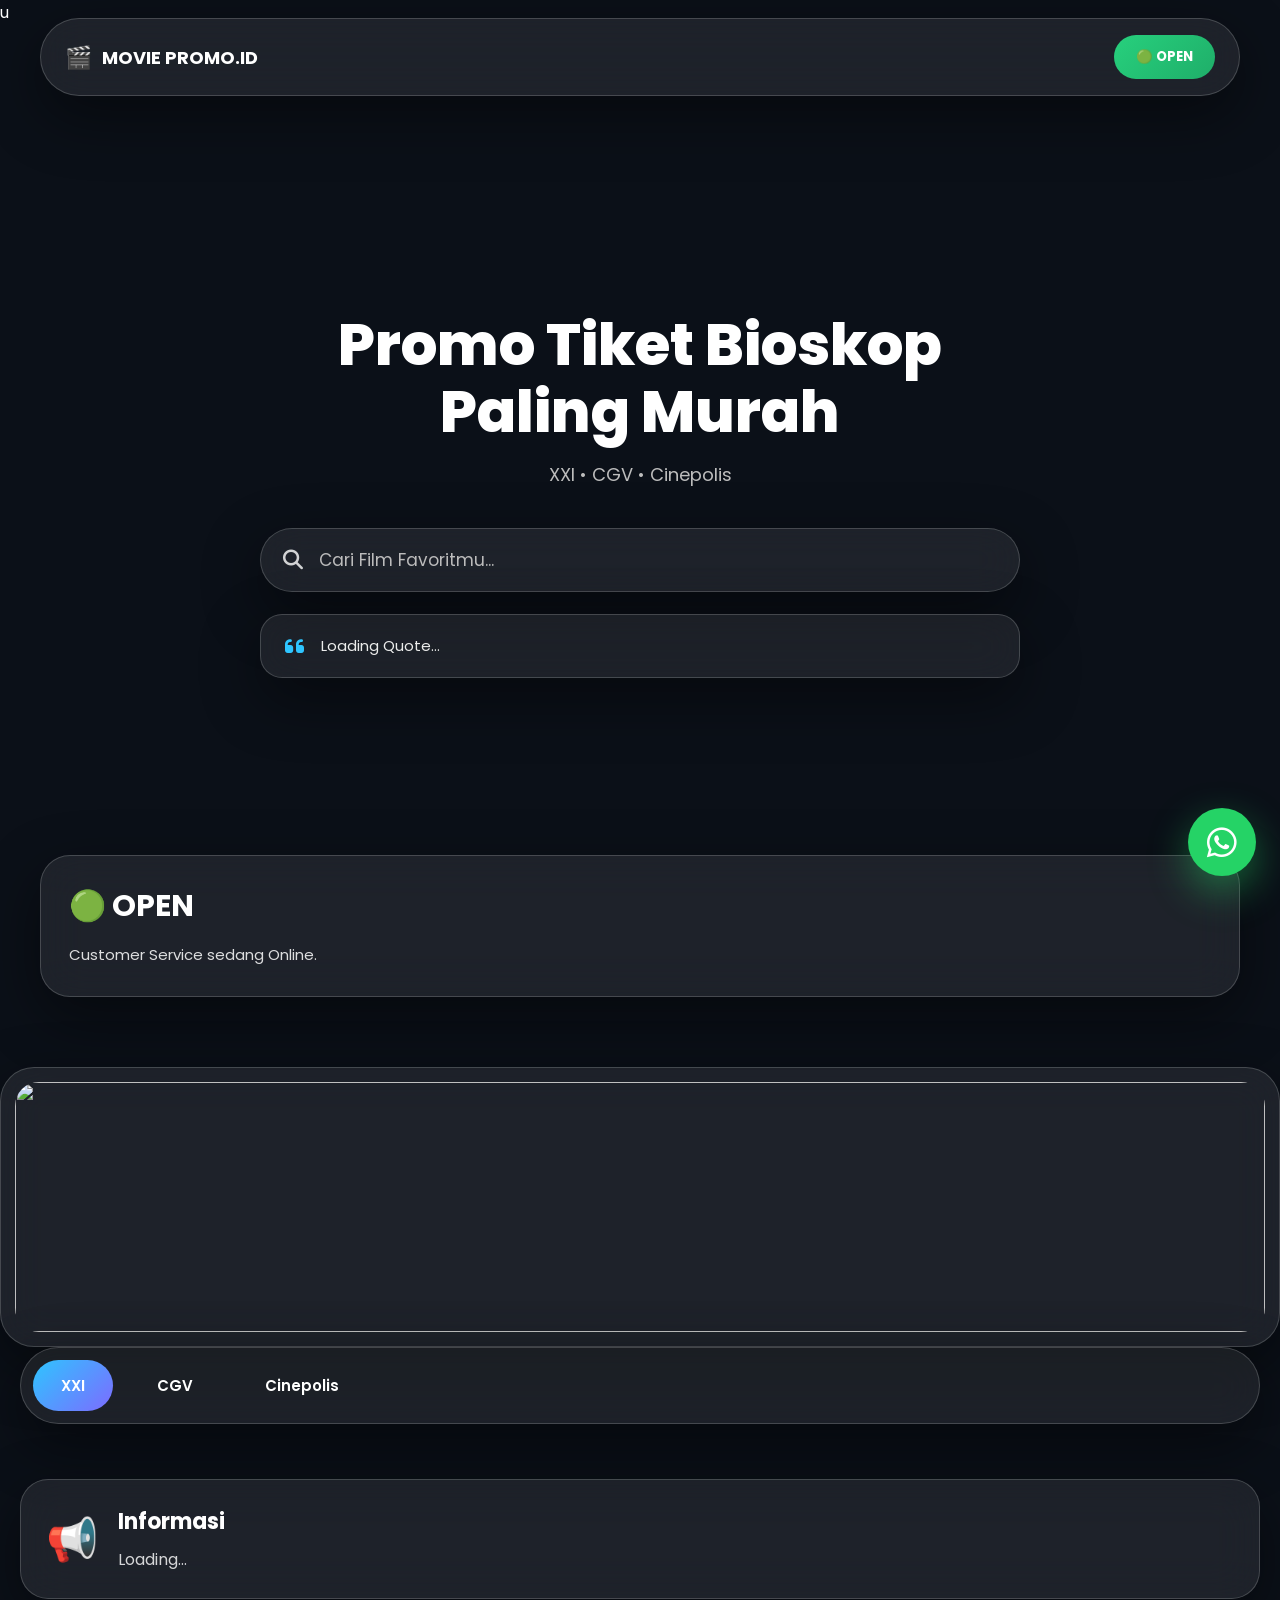
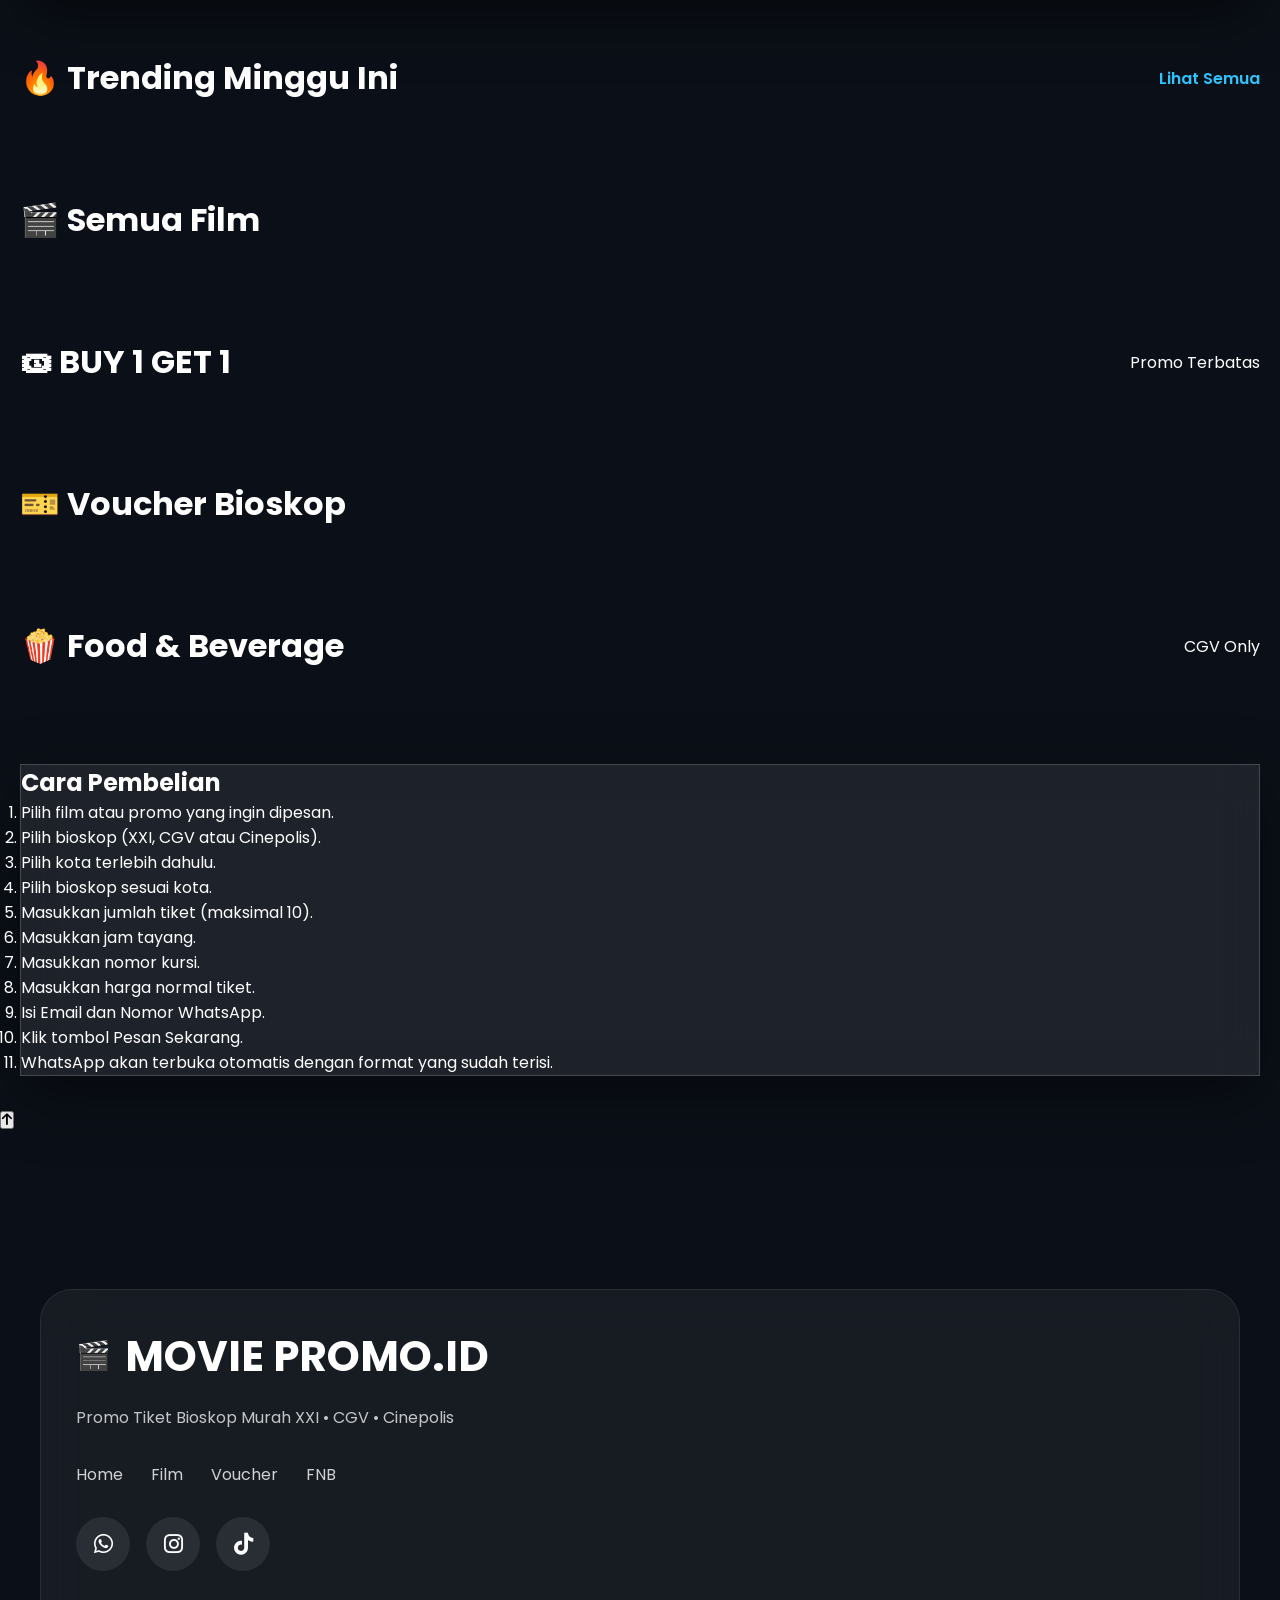
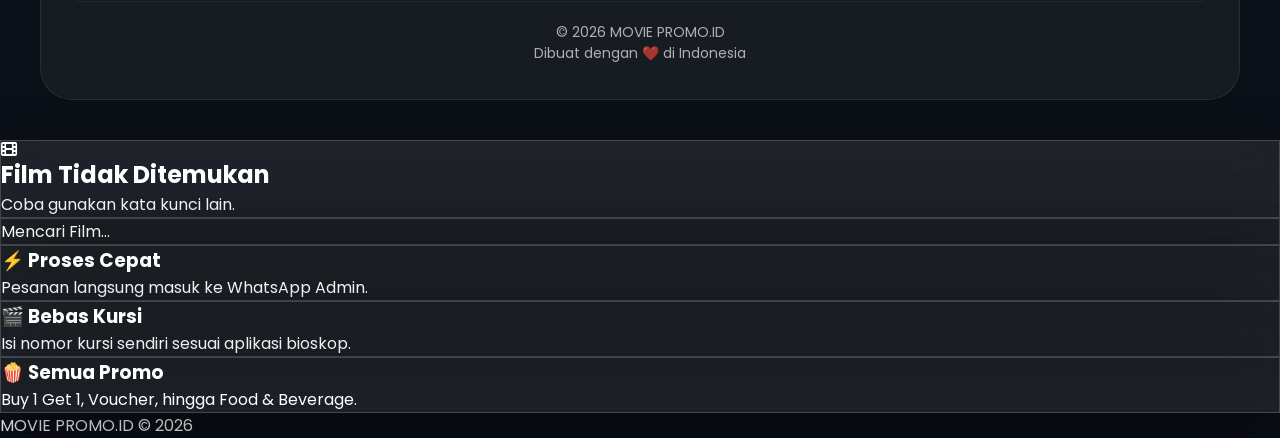
==== index.html @ 473d61d8 "Update index.html" ====
u<!DOCTYPE html>
<html lang="id">

<head>

    <meta charset="UTF-8">

    <meta name="viewport"
        content="width=device-width, initial-scale=1.0">

    <meta http-equiv="X-UA-Compatible"
        content="IE=edge">

    <title>MOVIE PROMO.ID</title>

    <meta name="description"
        content="Jastip Tiket Bioskop Murah XXI, CGV & Cinepolis">

    <meta name="theme-color"
        content="#0f1115">

    <link rel="icon"
        href="assets/logo/logo.png">

    <!-- GOOGLE FONT -->

    <link rel="preconnect"
        href="https://fonts.googleapis.com">

    <link rel="preconnect"
        href="https://fonts.gstatic.com"
        crossorigin>

    <link href="https://fonts.googleapis.com/css2?family=Poppins:wght@300;400;500;600;700;800&display=swap"
        rel="stylesheet">

    <!-- ICON -->

    <link rel="stylesheet"
        href="https://cdnjs.cloudflare.com/ajax/libs/font-awesome/6.7.2/css/all.min.css">

    <!-- CSS -->

    <link rel="stylesheet"
        href="style.css">

</head>

<body>




    





<!-- ================================= -->

<!-- BACKGROUND -->

<!-- ================================= -->

<div class="background-image"></div>

<div class="background-overlay"></div>





<!-- ================================= -->

<!-- HEADER -->

<!-- ================================= -->

<header>

    <nav class="navbar glass">

        <div class="logo">

            🎬

            <span>

                MOVIE PROMO.ID

            </span>

        </div>



        <button
            class="status-btn"
            id="statusButton">

            🟢 OPEN

        </button>

    </nav>

</header>





<!-- ================================= -->

<!-- HERO -->

<!-- ================================= -->

<section class="hero">

    <div class="hero-content">

        <h1>

            Promo Tiket Bioskop

            <br>

            Paling Murah

        </h1>

        <p>

            XXI • CGV • Cinepolis

        </p>



        <div class="search glass">

            <i class="fa-solid fa-magnifying-glass"></i>

            <input

                type="text"

                id="searchMovie"

                placeholder="Cari Film Favoritmu...">

        </div>



        <div class="quote glass">

            <i class="fa-solid fa-quote-left"></i>

            <span id="quoteText">

                Loading Quote...

            </span>

        </div>

    </div>

</section>





<!-- ================================= -->

<!-- STATUS -->

<!-- ================================= -->

<section class="status-section">

    <div class="glass status-card">

        <h2 id="statusTitle">

            🟢 OPEN

        </h2>

        <p id="statusDescription">

            Customer Service sedang Online.

        </p>

    </div>

</section>





<!-- ================================= -->

<!-- BANNER -->

<!-- ================================= -->

<section class="banner-section">

    <div class="banner-slider glass">

        <div class="slides">

            <img src="assets/banner/banner1.jpg">

            <img src="assets/banner/banner2.jpg">

            <img src="assets/banner/banner3.jpg">

            <img src="assets/banner/banner4.jpg">

        </div>

    </div>

</section>





<!-- ================================= -->

<!-- BIOSKOP -->

<!-- ================================= -->

<section class="bioskop-section">

    <div class="glass bioskop-pill">

        <button
            class="bioskop active"
            data-bioskop="xxi">

            XXI

        </button>

        <button
            class="bioskop"
            data-bioskop="cgv">

            CGV

        </button>

        <button
            class="bioskop"
            data-bioskop="cinepolis">

            Cinepolis

        </button>

    </div>

</section>





<!-- ================================= -->

<!-- WEBSITE STATUS -->

<!-- ================================= -->

<section class="website-info">

    <div class="glass info-box">

        <div class="info-icon">

            📢

        </div>

        <div>

            <h3>

                Informasi

            </h3>

            <p id="websiteInformation">

                Loading...

            </p>

        </div>

    </div>

</section>





<!-- ================================= -->

<!-- TRENDING -->

<!-- ================================= -->

<section class="section">

    <div class="section-header">

        <h2>

            🔥 Trending Minggu Ini

        </h2>

        <a href="#">

            Lihat Semua

        </a>

    </div>

    <div
        class="movie-grid"
        id="trendingMovies">

    </div>

</section>





<!-- ================================= -->

<!-- MOVIE -->

<!-- ================================= -->

<section class="section">

    <div class="section-header">

        <h2>

            🎬 Semua Film

        </h2>

    </div>

    <div
        class="movie-grid"
        id="movieGrid">

    </div>

</section>
    <!-- ================================= -->

<!-- BUY 1 GET 1 -->

<!-- ================================= -->

<section class="section">

    <div class="section-header">

        <h2>

            🎟 BUY 1 GET 1

        </h2>

        <span>

            Promo Terbatas

        </span>

    </div>

    <div

        class="movie-grid"

        id="buyOneGetOneGrid">

    </div>

</section>





<!-- ================================= -->

<!-- VOUCHER BIOSKOP -->

<!-- ================================= -->

<section class="section">

    <div class="section-header">

        <h2>

            🎫 Voucher Bioskop

        </h2>

    </div>

    <div

        class="voucher-grid"

        id="voucherGrid">

    </div>

</section>





<!-- ================================= -->

<!-- FOOD & BEVERAGE -->

<!-- ================================= -->

<section class="section">

    <div class="section-header">

        <h2>

            🍿 Food & Beverage

        </h2>

        <span>

            CGV Only

        </span>

    </div>

    <div

        class="fnb-grid"

        id="fnbGrid">

    </div>

</section>





<!-- ================================= -->

<!-- PROMO INFORMATION -->

<!-- ================================= -->

<section class="section">

    <div class="glass promo-information">

        <h2>

            Cara Pembelian

        </h2>

        <ol>

            <li>Pilih film atau promo yang ingin dipesan.</li>

            <li>Pilih bioskop (XXI, CGV atau Cinepolis).</li>

            <li>Pilih kota terlebih dahulu.</li>

            <li>Pilih bioskop sesuai kota.</li>

            <li>Masukkan jumlah tiket (maksimal 10).</li>

            <li>Masukkan jam tayang.</li>

            <li>Masukkan nomor kursi.</li>

            <li>Masukkan harga normal tiket.</li>

            <li>Isi Email dan Nomor WhatsApp.</li>

            <li>Klik tombol Pesan Sekarang.</li>

            <li>WhatsApp akan terbuka otomatis dengan format yang sudah terisi.</li>

        </ol>

    </div>

</section>





<!-- ================================= -->

<!-- ORDER POPUP -->

<!-- ================================= -->

<div

class="popup"

id="orderPopup">

    <div class="popup-content glass">

        <button

        class="close-popup"

        id="closePopup">

            <i class="fa-solid fa-xmark"></i>

        </button>

        <h2>

            Form Pemesanan

        </h2>

        <form

        id="orderForm">

            <div class="input-group">

                <label>

                    Film

                </label>

                <input

                id="movieName"

                readonly>

            </div>

            <div class="input-group">

                <label>

                    Bioskop

                </label>

                <div class="bioskop-choice">

                    <button

                    type="button"

                    class="choose-bioskop"

                    data-value="XXI">

                        XXI

                    </button>

                    <button

                    type="button"

                    class="choose-bioskop"

                    data-value="CGV">

                        CGV

                    </button>

                    <button

                    type="button"

                    class="choose-bioskop"

                    data-value="Cinepolis">

                        Cinepolis

                    </button>

                </div>

            </div>

            <div class="input-group">

                <label>

                    Kota

                </label>

                <input

                id="citySearch"

                placeholder="Cari Kota...">

            </div>

            <div class="input-group">

                <label>

                    Bioskop

                </label>

                <select

                id="cinemaSelect">

                    <option>

                        Pilih Kota Terlebih Dahulu

                    </option>

                </select>

            </div>

            <div class="input-group">

                <label>

                    Jumlah Tiket

                </label>

                <input

                type="number"

                min="1"

                max="10"

                value="1"

                id="ticketAmount">

            </div>

            <div class="input-group">

                <label>

                    Jam Tayang

                </label>

                <input

                id="showTime"

                placeholder="Contoh : 19.15">

            </div>

            <div class="input-group">

                <label>

                    Nomor Kursi

                </label>

                <input

                id="seatNumber"

                placeholder="Contoh : C8,C9">

            </div>

            <div class="input-group">

                <label>

                    Harga Normal

                </label>

                <input

                id="normalPrice"

                placeholder="Contoh : 50000">

            </div>

            <div class="input-group">

                <label>

                    Email

                </label>

                <input

                type="email"

                id="email">

            </div>

            <div class="input-group">

                <label>

                    WhatsApp

                </label>

                <input

                id="phone">

            </div>

            <button

            class="order-button"

            type="submit">

                Pesan Sekarang

            </button>

        </form>

    </div>

</div>
    <!-- ================================= -->

<!-- DETAIL FILM POPUP -->

<!-- ================================= -->

<div class="popup" id="moviePopup">

    <div class="popup-content glass movie-popup">

        <button class="close-popup" id="closeMoviePopup">

            <i class="fa-solid fa-xmark"></i>

        </button>

        <div class="movie-popup-left">

            <img

            id="popupPoster"

            src="">

        </div>

        <div class="movie-popup-right">

            <h2 id="popupTitle">

                Loading...

            </h2>

            <div class="popup-rating">

                ⭐ <span id="popupRating">0.0</span>

            </div>

            <div class="popup-info">

                <span id="popupGenre">

                    -

                </span>

                •

                <span id="popupDuration">

                    -

                </span>

            </div>

            <p id="popupDescription">

                -

            </p>

            <button

            id="popupOrder"

            class="order-button">

                Pesan Sekarang

            </button>

        </div>

    </div>

</div>





<!-- ================================= -->

<!-- BANNER POPUP -->

<!-- ================================= -->

<div

class="popup"

id="bannerPopup">

    <div class="popup-content glass">

        <button

        class="close-popup"

        id="closeBannerPopup">

            <i class="fa-solid fa-xmark"></i>

        </button>

        <h2>

            Cara Pembelian

        </h2>

        <div id="bannerContent">

            Loading...

        </div>

    </div>

</div>





<!-- ================================= -->

<!-- FLOATING BUTTON -->

<!-- ================================= -->

<div class="floating-menu">

    <button

    id="scrollTop">

        <i class="fa-solid fa-arrow-up"></i>

    </button>

    <a

    href="#"

    id="floatingWA"

    target="_blank">

        <i class="fa-brands fa-whatsapp"></i>

    </a>

</div>





<!-- ================================= -->

<!-- FOOTER -->

<!-- ================================= -->

<footer>

    <div class="footer-container">

        <div class="footer-logo">

            🎬

            <h2>

                MOVIE PROMO.ID

            </h2>

        </div>

        <p>

            Promo Tiket Bioskop Murah XXI • CGV • Cinepolis

        </p>

        <div class="footer-menu">

            <a href="#">

                Home

            </a>

            <a href="#">

                Film

            </a>

            <a href="#">

                Voucher

            </a>

            <a href="#">

                FNB

            </a>

        </div>

        <div class="footer-social">

            <a

            href="#"

            id="footerWhatsapp">

                <i class="fa-brands fa-whatsapp"></i>

            </a>

            <a href="#">

                <i class="fa-brands fa-instagram"></i>

            </a>

            <a href="#">

                <i class="fa-brands fa-tiktok"></i>

            </a>

        </div>

        <div class="footer-copy">

            © 2026 MOVIE PROMO.ID

            <br>

            Dibuat dengan ❤️ di Indonesia

        </div>

    </div>

</footer>





<!-- ================================= -->

<!-- TEMPLATE CARD FILM -->

<!-- ================================= -->

<template id="movieCardTemplate">

    <div class="movie-card glass">

        <div class="movie-poster">

            <img class="movie-image">

            <div class="movie-rating">

                ⭐ <span class="rating-text"></span>

            </div>

        </div>

        <div class="movie-detail">

            <h3 class="movie-title"></h3>

            <p class="movie-genre"></p>

            <button class="movie-button">

                Lihat Detail

            </button>

        </div>

    </div>

</template>





<!-- ================================= -->

<!-- TEMPLATE VOUCHER -->

<!-- ================================= -->

<template id="voucherTemplate">

    <div class="voucher-card glass">

        <h3 class="voucher-title"></h3>

        <span class="voucher-price"></span>

        <button class="voucher-button">

            Pesan

        </button>

    </div>

</template>





<!-- ================================= -->

<!-- TEMPLATE FNB -->

<!-- ================================= -->

<template id="fnbTemplate">

    <div class="fnb-card glass">

        <img class="fnb-image">

        <h3 class="fnb-title"></h3>

        <span class="fnb-price"></span>

        <button class="fnb-button">

            Pesan

        </button>

    </div>

</template>





<!-- ================================= -->

<!-- SCRIPT -->

<!-- ================================= -->

<script src="script.js"></script>
  <!-- ================================= -->

<!-- TOAST NOTIFICATION -->

<!-- ================================= -->

<div id="toastContainer">

    <div id="toast">

        <i class="fa-solid fa-circle-check"></i>

        <span id="toastText">

            Berhasil

        </span>

    </div>

</div>





<!-- ================================= -->

<!-- BACKDROP -->

<!-- ================================= -->

<div id="popupBackdrop"></div>





<!-- ================================= -->

<!-- SEARCH EMPTY -->

<!-- ================================= -->

<section

id="searchEmpty"

class="hidden">

    <div class="glass empty-box">

        <i class="fa-solid fa-film"></i>

        <h2>

            Film Tidak Ditemukan

        </h2>

        <p>

            Coba gunakan kata kunci lain.

        </p>

    </div>

</section>





<!-- ================================= -->

<!-- SEARCH LOADING -->

<!-- ================================= -->

<section

id="searchLoading"

class="hidden">

    <div class="glass loading-search">

        <div class="loading-circle"></div>

        <span>

            Mencari Film...

        </span>

    </div>

</section>





<!-- ================================= -->

<!-- SCROLL PROGRESS -->

<!-- ================================= -->

<div id="scrollProgress"></div>





<!-- ================================= -->

<!-- MOBILE NAVIGATION -->

<!-- ================================= -->

<nav id="mobileNav">

    <button>

        <i class="fa-solid fa-house"></i>

        <span>

            Home

        </span>

    </button>

    <button>

        <i class="fa-solid fa-film"></i>

        <span>

            Film

        </span>

    </button>

    <button>

        <i class="fa-solid fa-ticket"></i>

        <span>

            Voucher

        </span>

    </button>

    <button>

        <i class="fa-solid fa-popcorn"></i>

        <span>

            FNB

        </span>

    </button>

</nav>





<!-- ================================= -->

<!-- QUICK INFO -->

<!-- ================================= -->

<section class="quick-info">

    <div class="glass quick-card">

        <h3>

            ⚡ Proses Cepat

        </h3>

        <p>

            Pesanan langsung masuk ke WhatsApp Admin.

        </p>

    </div>

    <div class="glass quick-card">

        <h3>

            🎬 Bebas Kursi

        </h3>

        <p>

            Isi nomor kursi sendiri sesuai aplikasi bioskop.

        </p>

    </div>

    <div class="glass quick-card">

        <h3>

            🍿 Semua Promo

        </h3>

        <p>

            Buy 1 Get 1, Voucher, hingga Food & Beverage.

        </p>

    </div>

</section>





<!-- ================================= -->

<!-- COPYRIGHT -->

<!-- ================================= -->

<div class="copyright">

    MOVIE PROMO.ID © 2026

</div>  
    <script src="script.js"></script>

</body>

</html>
---- style.css ----
/* =======================================================
   MOVIE PROMO.ID
   Version : 1.0
   Developer : dapi
======================================================= */

:root{

--primary:#2EC5FF;

--secondary:#7D6BFF;

--success:#29d17d;

--danger:#ff4d67;

--glass:rgba(255,255,255,.08);

--glassBorder:rgba(255,255,255,.18);

--text:#ffffff;

--text2:#bdbdbd;

--bg:#0b1018;

--radius:28px;

--shadow:0 20px 60px rgba(0,0,0,.45);

}

*{

margin:0;

padding:0;

box-sizing:border-box;

scroll-behavior:smooth;

font-family:"Poppins",sans-serif;

}

html{

overflow-x:hidden;

background:var(--bg);

}

body{

background:var(--bg);

color:var(--text);

overflow-x:hidden;

min-height:100vh;

position:relative;

}





/* ===========================
BACKGROUND
=========================== */

.background-image{

position:fixed;

inset:0;

background-image:url("assets/background/bg.jpg");

background-size:cover;

background-position:center;

filter:blur(20px);

transform:scale(1.15);

z-index:-3;

animation:bgZoom 18s ease-in-out infinite alternate;

}

.background-overlay{

position:fixed;

inset:0;

background:

linear-gradient(to bottom,

rgba(5,8,15,.55),

rgba(8,10,20,.92));

z-index:-2;

}

@keyframes bgZoom{

0%{

transform:scale(1.12);

}

100%{

transform:scale(1.22);

}

}





/* ===========================
GLASS
=========================== */

.glass{

background:var(--glass);

backdrop-filter:blur(22px);

-webkit-backdrop-filter:blur(22px);

border:1px solid var(--glassBorder);

box-shadow:var(--shadow);

}





/* ===========================
LOADING
=========================== */

#loading{

position:fixed;

inset:0;

background:#070b13;

display:flex;

flex-direction:column;

justify-content:center;

align-items:center;

z-index:99999;

transition:.5s;

}

.loading-logo{

width:110px;

height:110px;

border-radius:50%;

background:linear-gradient(135deg,var(--primary),var(--secondary));

display:flex;

align-items:center;

justify-content:center;

font-size:48px;

margin-bottom:25px;

animation:spinLogo 3s linear infinite;

}

@keyframes spinLogo{

100%{

transform:rotate(360deg);

}

}

#loading h1{

font-size:30px;

font-weight:800;

letter-spacing:1px;

}

#loading span{

margin-top:10px;

opacity:.7;

font-size:14px;

}





/* ===========================
NAVBAR
=========================== */

header{

position:fixed;

top:18px;

left:0;

width:100%;

display:flex;

justify-content:center;

z-index:999;

}

.navbar{

width:min(1200px,94%);

padding:16px 24px;

border-radius:999px;

display:flex;

align-items:center;

justify-content:space-between;

transition:.35s;

}

.logo{

display:flex;

align-items:center;

gap:10px;

font-size:22px;

font-weight:700;

}

.logo span{

font-size:18px;

}

.status-btn{

padding:12px 22px;

border:none;

border-radius:999px;

background:linear-gradient(135deg,#27d07d,#1fae69);

color:white;

font-weight:700;

cursor:pointer;

transition:.3s;

}

.status-btn:hover{

transform:translateY(-3px);

box-shadow:0 10px 25px rgba(39,208,125,.35);

}





/* ===========================
HERO
=========================== */

.hero{

min-height:100vh;

display:flex;

align-items:center;

justify-content:center;

padding:120px 24px 80px;

text-align:center;

}

.hero-content{

width:100%;

max-width:760px;

}

.hero h1{

font-size:58px;

font-weight:800;

line-height:1.15;

margin-bottom:16px;

}

.hero p{

font-size:18px;

color:var(--text2);

margin-bottom:40px;

}





/* ===========================
SEARCH
=========================== */

.search{

display:flex;

align-items:center;

gap:16px;

padding:18px 22px;

border-radius:999px;

margin-bottom:22px;

transition:.35s;

}

.search:focus-within{

transform:translateY(-4px);

border:1px solid rgba(46,197,255,.45);

box-shadow:0 0 35px rgba(46,197,255,.2);

}

.search i{

font-size:20px;

opacity:.8;

}

.search input{

width:100%;

background:none;

border:none;

outline:none;

font-size:17px;

color:white;

}

.search input::placeholder{

color:#bcbcbc;

}
/* ===========================
QUOTE
=========================== */

.quote{

padding:18px 24px;

border-radius:22px;

display:flex;

align-items:center;

gap:16px;

margin-top:18px;

transition:.35s;

}

.quote i{

font-size:22px;

color:var(--primary);

}

.quote span{

font-size:15px;

line-height:1.7;

color:#ececec;

}





/* ===========================
STATUS
=========================== */

.status-section{

padding:0 22px;

margin-top:-70px;

margin-bottom:70px;

}

.status-card{

max-width:1200px;

margin:auto;

padding:28px;

border-radius:30px;

display:flex;

flex-direction:column;

gap:12px;

}

.status-card h2{

font-size:30px;

font-weight:700;

}

.status-card p{

font-size:15px;

opacity:.85;

line-height:1.8;

}





/* ===========================
SECTION
=========================== */

.section{

max-width:1300px;

margin:auto;

padding:35px 20px;

}

.section-header{

display:flex;

align-items:center;

justify-content:space-between;

margin-bottom:24px;

}

.section-header h2{

font-size:32px;

font-weight:700;

}

.section-header a{

text-decoration:none;

color:var(--primary);

font-weight:600;

transition:.3s;

}

.section-header a:hover{

opacity:.75;

}





/* ===========================
BANNER
=========================== */

.banner-slider{

overflow:hidden;

border-radius:34px;

padding:14px;

}

.slides{

display:flex;

gap:18px;

transition:1s;

}

.slides img{

width:100%;

min-width:100%;

height:250px;

object-fit:cover;

border-radius:24px;

cursor:pointer;

transition:.45s;

}

.slides img:hover{

transform:scale(1.02);

}





/* ===========================
BIOSKOP
=========================== */

.bioskop-section{

max-width:1300px;

margin:auto;

padding:0 20px 35px;

}

.bioskop-pill{

display:flex;

gap:16px;

padding:12px;

border-radius:999px;

overflow:auto;

}

.bioskop-pill::-webkit-scrollbar{

display:none;

}

.bioskop{

border:none;

background:none;

color:white;

padding:14px 28px;

border-radius:999px;

cursor:pointer;

font-size:15px;

font-weight:600;

transition:.3s;

white-space:nowrap;

}

.bioskop:hover{

background:rgba(255,255,255,.12);

}

.bioskop.active{

background:linear-gradient(135deg,var(--primary),var(--secondary));

}





/* ===========================
MOVIE GRID
=========================== */

.movie-grid{

display:grid;

grid-template-columns:

repeat(auto-fill,minmax(220px,1fr));

gap:24px;

}





/* ===========================
MOVIE CARD
=========================== */

.movie-card{

border-radius:28px;

overflow:hidden;

transition:.45s;

cursor:pointer;

}

.movie-card:hover{

transform:

translateY(-10px)

scale(1.03);

}

.movie-poster{

position:relative;

overflow:hidden;

}

.movie-poster img{

width:100%;

height:330px;

object-fit:cover;

display:block;

transition:.5s;

}

.movie-card:hover img{

transform:scale(1.08);

}

.movie-rating{

position:absolute;

top:14px;

left:14px;

background:rgba(0,0,0,.65);

padding:8px 14px;

border-radius:999px;

font-size:13px;

font-weight:600;

backdrop-filter:blur(20px);

}

.movie-detail{

padding:18px;

}

.movie-title{

font-size:18px;

font-weight:700;

margin-bottom:8px;

}

.movie-genre{

font-size:14px;

opacity:.7;

margin-bottom:18px;

}





.movie-button{

width:100%;

border:none;

padding:14px;

border-radius:16px;

background:linear-gradient(135deg,var(--primary),var(--secondary));

color:white;

font-weight:700;

cursor:pointer;

transition:.35s;

}

.movie-button:hover{

transform:translateY(-3px);

}





/* ===========================
TRENDING
=========================== */

#trendingMovies{

display:grid;

grid-template-columns:

repeat(auto-fill,minmax(260px,1fr));

gap:25px;

}





/* ===========================
INFO
=========================== */

.website-info{

max-width:1300px;

margin:auto;

padding:20px;

}

.info-box{

display:flex;

align-items:center;

gap:20px;

padding:25px;

border-radius:28px;

}

.info-icon{

font-size:42px;

}

.info-box h3{

font-size:22px;

margin-bottom:8px;

}

.info-box p{

line-height:1.7;

opacity:.82;

}
/* ===========================
VOUCHER
=========================== */

.voucher-grid{

display:grid;

grid-template-columns:repeat(auto-fill,minmax(260px,1fr));

gap:24px;

}

.voucher-card{

padding:24px;

border-radius:28px;

transition:.35s;

position:relative;

overflow:hidden;

}

.voucher-card::before{

content:"";

position:absolute;

top:-60px;

right:-60px;

width:140px;

height:140px;

border-radius:50%;

background:rgba(255,255,255,.05);

}

.voucher-card:hover{

transform:translateY(-8px);

}

.voucher-title{

font-size:22px;

font-weight:700;

margin-bottom:18px;

}

.voucher-price{

display:inline-block;

padding:10px 18px;

background:linear-gradient(135deg,var(--primary),var(--secondary));

border-radius:999px;

font-weight:700;

margin-bottom:20px;

}

.voucher-button{

width:100%;

padding:14px;

border:none;

border-radius:18px;

background:white;

color:#111;

font-weight:700;

cursor:pointer;

transition:.3s;

}

.voucher-button:hover{

transform:translateY(-3px);

}





/* ===========================
FNB
=========================== */

.fnb-grid{

display:grid;

grid-template-columns:repeat(auto-fill,minmax(250px,1fr));

gap:24px;

}

.fnb-card{

overflow:hidden;

border-radius:28px;

transition:.35s;

}

.fnb-card:hover{

transform:translateY(-8px);

}

.fnb-image{

width:100%;

height:220px;

object-fit:cover;

display:block;

}

.fnb-title{

font-size:20px;

font-weight:700;

padding:18px 18px 8px;

}

.fnb-price{

display:block;

padding:0 18px 18px;

font-weight:700;

color:#4fffa0;

}

.fnb-button{

margin:18px;

width:calc(100% - 36px);

padding:14px;

border:none;

border-radius:16px;

background:linear-gradient(135deg,#ff9800,#ff5a36);

color:white;

font-weight:700;

cursor:pointer;

}





/* ===========================
POPUP
=========================== */

.popup{

position:fixed;

inset:0;

display:none;

align-items:center;

justify-content:center;

padding:20px;

z-index:9999;

background:rgba(0,0,0,.65);

backdrop-filter:blur(18px);

}

.popup-content{

width:min(720px,100%);

padding:28px;

border-radius:32px;

position:relative;

max-height:92vh;

overflow-y:auto;

}

.close-popup{

position:absolute;

top:18px;

right:18px;

width:46px;

height:46px;

border:none;

border-radius:50%;

cursor:pointer;

font-size:18px;

background:rgba(255,255,255,.12);

color:white;

}





/* ===========================
FORM
=========================== */

.input-group{

display:flex;

flex-direction:column;

gap:10px;

margin-bottom:20px;

}

.input-group label{

font-size:15px;

font-weight:600;

}

.input-group input,

.input-group select{

padding:16px;

border:none;

outline:none;

border-radius:18px;

background:rgba(255,255,255,.08);

color:white;

font-size:15px;

}

.input-group input::placeholder{

color:#bcbcbc;

}





.bioskop-choice{

display:flex;

gap:12px;

flex-wrap:wrap;

}

.choose-bioskop{

flex:1;

padding:15px;

border:none;

border-radius:16px;

background:rgba(255,255,255,.08);

color:white;

cursor:pointer;

transition:.3s;

}

.choose-bioskop:hover{

background:linear-gradient(135deg,var(--primary),var(--secondary));

}





.order-button{

width:100%;

padding:18px;

border:none;

border-radius:18px;

background:linear-gradient(135deg,var(--primary),var(--secondary));

color:white;

font-size:16px;

font-weight:700;

cursor:pointer;

transition:.3s;

}

.order-button:hover{

transform:translateY(-3px);

box-shadow:0 15px 35px rgba(46,197,255,.35);

}





/* ===========================
FLOATING WA
=========================== */

#floatingWA{

position:fixed;

right:24px;

bottom:24px;

width:68px;

height:68px;

border-radius:50%;

display:flex;

align-items:center;

justify-content:center;

font-size:34px;

text-decoration:none;

color:white;

background:#25D366;

box-shadow:0 15px 40px rgba(37,211,102,.45);

z-index:999;

transition:.35s;

}

#floatingWA:hover{

transform:scale(1.12);
  

}
/* ===========================
FOOTER
=========================== */

footer{

margin-top:90px;

padding:70px 20px 40px;

}

.footer-container{

max-width:1200px;

margin:auto;

padding:35px;

border-radius:32px;

background:rgba(255,255,255,.05);

backdrop-filter:blur(25px);

border:1px solid rgba(255,255,255,.08);

}

.footer-logo{

display:flex;

align-items:center;

gap:14px;

font-size:28px;

font-weight:700;

margin-bottom:16px;

}

.footer-container p{

line-height:1.8;

opacity:.75;

margin-bottom:30px;

}

.footer-menu{

display:flex;

gap:28px;

flex-wrap:wrap;

margin-bottom:30px;

}

.footer-menu a{

color:white;

text-decoration:none;

opacity:.8;

transition:.3s;

}

.footer-menu a:hover{

opacity:1;

color:var(--primary);

}

.footer-social{

display:flex;

gap:16px;

margin-bottom:30px;

}

.footer-social a{

width:54px;

height:54px;

border-radius:50%;

display:flex;

align-items:center;

justify-content:center;

background:rgba(255,255,255,.08);

color:white;

font-size:22px;

transition:.35s;

text-decoration:none;

}

.footer-social a:hover{

transform:translateY(-5px);

background:linear-gradient(135deg,var(--primary),var(--secondary));

}

.footer-copy{

padding-top:20px;

border-top:1px solid rgba(255,255,255,.08);

text-align:center;

opacity:.65;

font-size:14px;

}





/* ===========================
TOAST
=========================== */

#toastContainer{

position:fixed;

top:100px;

left:50%;

transform:translateX(-50%);

z-index:99999;

pointer-events:none;

}

#toast{

display:flex;

align-items:center;

gap:12px;

padding:18px 26px;

border-radius:18px;

background:rgba(15,20,30,.88);

backdrop-filter:blur(20px);

border:1px solid rgba(255,255,255,.12);

opacity:0;

transform:translateY(-25px);

transition:.35s;

}

#toast.show{

opacity:1;

transform:translateY(0);

}





/* ===========================
SCROLL BAR
=========================== */

::-webkit-scrollbar{

width:8px;

}

::-webkit-scrollbar-track{

background:#0a0f16;

}

::-webkit-scrollbar-thumb{

background:linear-gradient(var(--primary),var(--secondary));

border-radius:999px;

}





/* ===========================
SCROLL PROGRESS
=========================== */

#scrollProgress{

position:fixed;

top:0;

left:0;

height:4px;

width:0%;

background:linear-gradient(90deg,var(--primary),var(--secondary));

z-index:999999;

}





/* ===========================
MOBILE NAVIGATION
=========================== */

#mobileNav{

display:none;

}





/* ===========================
ANIMATION
=========================== */

.fadeUp{

opacity:0;

transform:translateY(40px);

transition:.8s;

}

.fadeUp.show{

opacity:1;

transform:translateY(0);

}

.scaleIn{

opacity:0;

transform:scale(.92);

transition:.45s;

}

.scaleIn.show{

opacity:1;

transform:scale(1);

}





/* ===========================
HOVER GLOW
=========================== */

.movie-card,

.voucher-card,

.fnb-card{

position:relative;

}

.movie-card::after,

.voucher-card::after,

.fnb-card::after{

content:"";

position:absolute;

inset:0;

border-radius:inherit;

padding:1px;

background:linear-gradient(135deg,

rgba(46,197,255,.4),

rgba(125,107,255,.4));

-webkit-mask:

linear-gradient(#fff 0 0) content-box,

linear-gradient(#fff 0 0);

-webkit-mask-composite:xor;

mask-composite:exclude;

opacity:0;

transition:.35s;

}

.movie-card:hover::after,

.voucher-card:hover::after,

.fnb-card:hover::after{

opacity:1;

}





/* ===========================
RESPONSIVE
=========================== */

@media(max-width:992px){

.hero h1{

font-size:44px;

}

.section-header h2{

font-size:26px;

}

.movie-grid,

.voucher-grid,

.fnb-grid{

grid-template-columns:repeat(auto-fill,minmax(180px,1fr));

}

}





@media(max-width:768px){

.navbar{

padding:14px 18px;

}

.logo span{

display:none;

}

.hero{

padding-top:140px;

}

.hero h1{

font-size:34px;

}

.hero p{

font-size:15px;

}

.search{

padding:15px 18px;

}

.banner-slider img{

height:190px;

}

#mobileNav{

position:fixed;

left:12px;

right:12px;

bottom:14px;

display:flex;

justify-content:space-around;

padding:14px;

border-radius:22px;

background:rgba(15,20,30,.82);

backdrop-filter:blur(25px);

border:1px solid rgba(255,255,255,.08);

z-index:9999;

}

#mobileNav button{

background:none;

border:none;

color:white;

display:flex;

flex-direction:column;

align-items:center;

gap:6px;

font-size:12px;

cursor:pointer;

}

footer{

padding-bottom:120px;

}

#floatingWA{

bottom:100px;

}

}





@media(max-width:480px){

.hero h1{

font-size:28px;

}

.movie-grid,

.voucher-grid,

.fnb-grid{

grid-template-columns:1fr;

}

.status-card{

padding:22px;

}

.section{

padding:25px 14px;

}

}
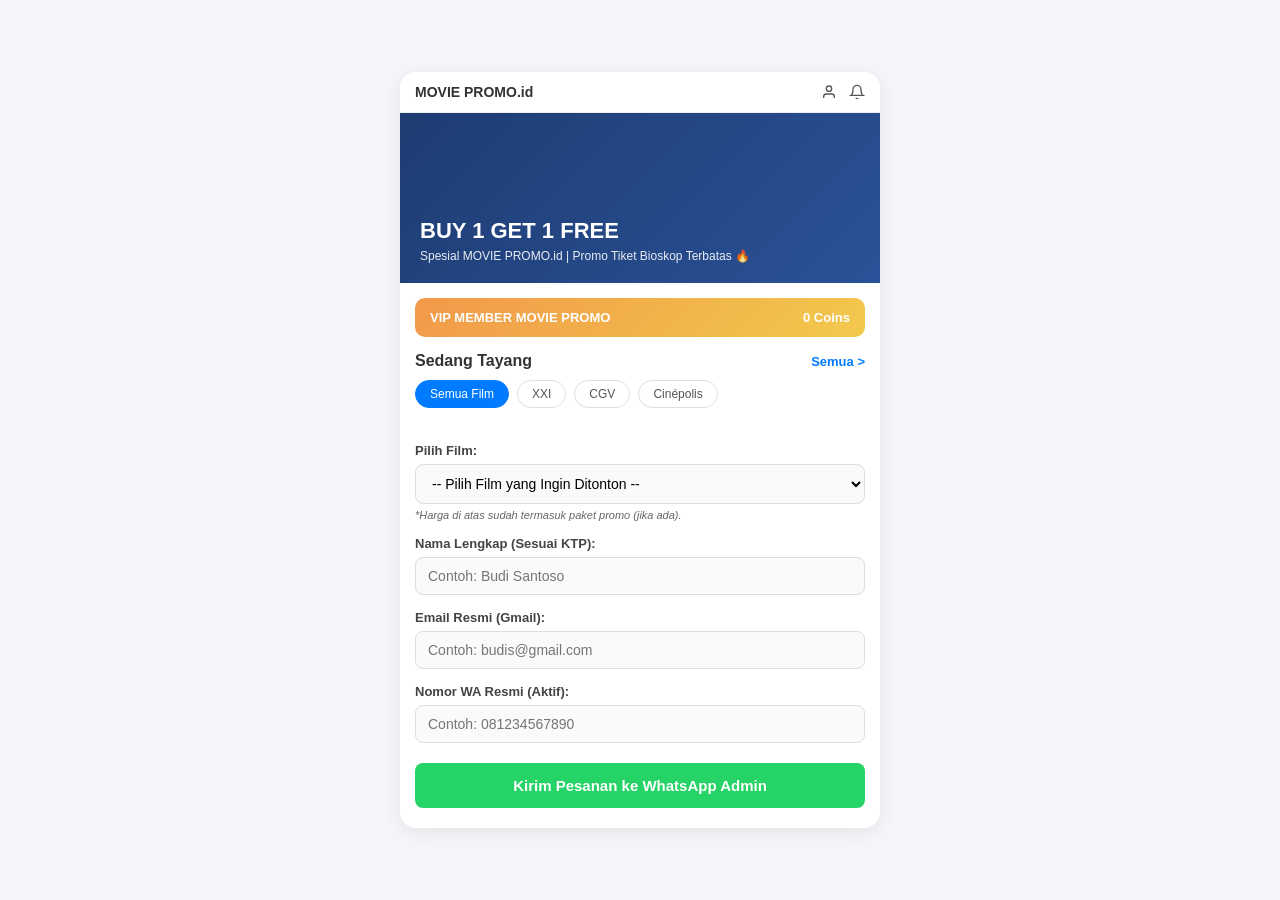
==== commit 1a3b8f9d: "Create index.html" ====
--- a/index.html
+++ b/index.html
@@ -1,1418 +1,217 @@
-u<!DOCTYPE html>
+<!DOCTYPE html>
 <html lang="id">
-
 <head>
-
     <meta charset="UTF-8">
-
-    <meta name="viewport"
-        content="width=device-width, initial-scale=1.0">
-
-    <meta http-equiv="X-UA-Compatible"
-        content="IE=edge">
-
-    <title>MOVIE PROMO.ID</title>
-
-    <meta name="description"
-        content="Jastip Tiket Bioskop Murah XXI, CGV & Cinepolis">
-
-    <meta name="theme-color"
-        content="#0f1115">
-
-    <link rel="icon"
-        href="assets/logo/logo.png">
-
-    <!-- GOOGLE FONT -->
-
-    <link rel="preconnect"
-        href="https://fonts.googleapis.com">
-
-    <link rel="preconnect"
-        href="https://fonts.gstatic.com"
-        crossorigin>
-
-    <link href="https://fonts.googleapis.com/css2?family=Poppins:wght@300;400;500;600;700;800&display=swap"
-        rel="stylesheet">
-
-    <!-- ICON -->
-
-    <link rel="stylesheet"
-        href="https://cdnjs.cloudflare.com/ajax/libs/font-awesome/6.7.2/css/all.min.css">
-
-    <!-- CSS -->
-
-    <link rel="stylesheet"
-        href="style.css">
-
+    <meta name="viewport" content="width=device-width, initial-scale=1.0">
+    <title>MOVIE PROMO.id - Jasa Titip Tiket Bioskop</title>
+    <style>
+        /* CSS Reset & Tampilan Clean */
+        * { box-sizing: border-box; margin: 0; padding: 0; font-family: 'Segoe UI', Tahoma, Geneva, Verdana, sans-serif; }
+
+        body {
+            background-color: #f4f6f9;
+            min-height: 100vh;
+            padding: 20px;
+            color: #333;
+            display: flex;
+            justify-content: center;
+            align-items: center;
+        }
+
+        /* Container Utama (Card UI HP) */
+        .container {
+            width: 100%;
+            max-width: 480px;
+            background: #ffffff;
+            border-radius: 16px;
+            box-shadow: 0 4px 20px rgba(0,0,0,0.08);
+            overflow: hidden;
+            position: relative;
+        }
+
+        /* Header Mockup */
+        .header-mockup {
+            background: #fff;
+            padding: 12px 15px;
+            display: flex;
+            justify-content: space-between;
+            align-items: center;
+            border-bottom: 1px solid #eee;
+            font-size: 14px;
+            font-weight: bold;
+        }
+
+        /* Banner Promo */
+        .promo-banner {
+            width: 100%;
+            height: 170px;
+            background: linear-gradient(135deg, #1e3c72, #2a5298);
+            display: flex;
+            flex-direction: column;
+            justify-content: flex-end;
+            padding: 20px;
+            color: white;
+        }
+        .promo-banner h2 { font-size: 22px; margin-bottom: 5px; }
+        .promo-banner p { font-size: 12px; opacity: 0.9; }
+
+        /* VIP Card & Sedang Tayang */
+        .info-section { padding: 15px; }
+        .vip-card {
+            background: linear-gradient(135deg, #f2994a, #f2c94c);
+            color: white;
+            padding: 12px 15px;
+            border-radius: 10px;
+            display: flex;
+            justify-content: space-between;
+            align-items: center;
+            font-size: 13px;
+            font-weight: bold;
+            margin-bottom: 15px;
+        }
+        .section-title { font-size: 16px; font-weight: bold; margin-bottom: 10px; display: flex; justify-content: space-between; align-items: center;}
+        .section-title button { background: none; border: none; color: #007bff; font-size: 13px; cursor: pointer; font-weight: 600; }
+
+        /* Filter Kategori */
+        .filter-bar { display: flex; gap: 8px; overflow-x: auto; padding-bottom: 5px; margin-bottom: 15px; }
+        .filter-btn { padding: 6px 14px; border: 1px solid #e0e0e0; border-radius: 20px; font-size: 12px; background: #fff; cursor: pointer; white-space: nowrap; color: #555; }
+        .filter-btn.active { background: #007bff; color: white; border-color: #007bff; }
+
+        /* Form Pemesanan */
+        .form-section { padding: 0 15px 20px 15px; }
+        .form-group { margin-bottom: 15px; }
+        .form-label { display: block; font-size: 13px; font-weight: 600; margin-bottom: 6px; color: #444; }
+        .form-control { width: 100%; padding: 10px 12px; border: 1px solid #ddd; border-radius: 8px; font-size: 14px; background: #fafafa; }
+        .form-control:focus { outline: none; border-color: #007bff; background: #fff; }
+        .note { font-size: 11px; color: #666; margin-top: 5px; font-style: italic; }
+
+        /* Tombol Submit */
+        .submit-btn {
+            width: 100%;
+            background-color: #25d366;
+            color: white;
+            padding: 14px;
+            border: none;
+            border-radius: 8px;
+            font-size: 15px;
+            font-weight: bold;
+            cursor: pointer;
+            transition: background-color 0.3s;
+            margin-top: 5px;
+        }
+        .submit-btn:hover { background-color: #128c7e; }
+    </style>
 </head>
-
 <body>
 
-
-
-
-    
-
-
-
-
-
-<!-- ================================= -->
-
-<!-- BACKGROUND -->
-
-<!-- ================================= -->
-
-<div class="background-image"></div>
-
-<div class="background-overlay"></div>
-
-
-
-
-
-<!-- ================================= -->
-
-<!-- HEADER -->
-
-<!-- ================================= -->
-
-<header>
-
-    <nav class="navbar glass">
-
-        <div class="logo">
-
-            🎬
-
-            <span>
-
-                MOVIE PROMO.ID
-
-            </span>
-
+    <div class="container">
+        <!-- Mockup Header Smartphone -->
+        <div class="header-mockup">
+            <span>MOVIE PROMO.id</span>
+            <div style="display: flex; gap: 12px; color: #555;">
+                <svg width="16" height="16" viewBox="0 0 24 24" fill="none" stroke="currentColor" stroke-width="2"><path d="M20 21v-2a4 4 0 0 0-4-4H8a4 4 0 0 0-4 4v2"></path><circle cx="12" cy="7" r="4"></circle></svg>
+                <svg width="16" height="16" viewBox="0 0 24 24" fill="none" stroke="currentColor" stroke-width="2"><path d="M18 8A6 6 0 0 0 6 8c0 7-3 9-3 9h18s-3-2-3-9"></path><path d="M13.73 21a2 2 0 0 1-3.46 0"></path></svg>
+            </div>
         </div>
 
-
-
-        <button
-            class="status-btn"
-            id="statusButton">
-
-            🟢 OPEN
-
-        </button>
-
-    </nav>
-
-</header>
-
-
-
-
-
-<!-- ================================= -->
-
-<!-- HERO -->
-
-<!-- ================================= -->
-
-<section class="hero">
-
-    <div class="hero-content">
-
-        <h1>
-
-            Promo Tiket Bioskop
-
-            <br>
-
-            Paling Murah
-
-        </h1>
-
-        <p>
-
-            XXI • CGV • Cinepolis
-
-        </p>
-
-
-
-        <div class="search glass">
-
-            <i class="fa-solid fa-magnifying-glass"></i>
-
-            <input
-
-                type="text"
-
-                id="searchMovie"
-
-                placeholder="Cari Film Favoritmu...">
-
+        <!-- Banner Promo -->
+        <div class="promo-banner">
+            <h2>BUY 1 GET 1 FREE</h2>
+            <p>Spesial MOVIE PROMO.id | Promo Tiket Bioskop Terbatas 🔥</p>
         </div>
 
-
-
-        <div class="quote glass">
-
-            <i class="fa-solid fa-quote-left"></i>
-
-            <span id="quoteText">
-
-                Loading Quote...
-
-            </span>
-
+        <div class="info-section">
+            <!-- VIP Card Mockup -->
+            <div class="vip-card">
+                <span>VIP MEMBER MOVIE PROMO</span>
+                <span>0 Coins</span>
+            </div>
+
+            <!-- Sedang Tayang Title -->
+            <div class="section-title">
+                <span>Sedang Tayang</span>
+                <button>Semua ></button>
+            </div>
+
+            <!-- Filter Bar -->
+            <div class="filter-bar">
+                <button class="filter-btn active">Semua Film</button>
+                <button class="filter-btn">XXI</button>
+                <button class="filter-btn">CGV</button>
+                <button class="filter-btn">Cinépolis</button>
+            </div>
         </div>
 
+        <!-- Form Pemesanan -->
+        <form class="form-section" id="formJastip">
+            <div class="form-group">
+                <label class="form-label">Pilih Film:</label>
+                <select class="form-control" id="pilihFilm" required>
+                    <option value="">-- Pilih Film yang Ingin Ditonton --</option>
+                    <option value="Kado untuk Ibu" data-harga="40000">Kado untuk Ibu (B1G1 - Rp 40.000)</option>
+                    <option value="Ketok Mejik" data-harga="35000">Ketok Mejik (B1G1 - Rp 35.000)</option>
+                    <option value="Dan Bandung" data-harga="45000">Dan Bandung (B1G1 - Rp 45.000)</option>
+                    <option value="Perumahan Laddaland" data-harga="40000">Perumahan Laddaland (B1G1 - Rp 40.000)</option>
+                    <option value="Paket Santet" data-harga="40000">Paket Santet (B1G1 - Rp 40.000)</option>
+                    <option value="Harusnya Horror" data-harga="45000">Harusnya Horror (B1G1 - Rp 45.000)</option>
+                    <option value="Baby Udon" data-harga="45000">Baby Udon (B1G1 - Rp 45.000)</option>
+                    <option value="The End of Oak Street" data-harga="50000">The End of Oak Street (Beli Satuan - Rp 50.000)</option>
+                </select>
+                <div class="note">*Harga di atas sudah termasuk paket promo (jika ada).</div>
+            </div>
+            
+            <div class="form-group">
+                <label class="form-label">Nama Lengkap (Sesuai KTP):</label>
+                <input type="text" class="form-control" id="namaLengkap" placeholder="Contoh: Budi Santoso" required>
+            </div>
+
+            <div class="form-group">
+                <label class="form-label">Email Resmi (Gmail):</label>
+                <input type="email" class="form-control" id="emailGmail" placeholder="Contoh: budis@gmail.com" required>
+            </div>
+
+            <div class="form-group">
+                <label class="form-label">Nomor WA Resmi (Aktif):</label>
+                <input type="tel" class="form-control" id="noWA" placeholder="Contoh: 081234567890" required>
+            </div>
+
+            <!-- Tombol Kirim WA -->
+            <button type="submit" class="submit-btn">
+                Kirim Pesanan ke WhatsApp Admin
+            </button>
+        </form>
     </div>
 
-</section>
-
-
-
-
-
-<!-- ================================= -->
-
-<!-- STATUS -->
-
-<!-- ================================= -->
-
-<section class="status-section">
-
-    <div class="glass status-card">
-
-        <h2 id="statusTitle">
-
-            🟢 OPEN
-
-        </h2>
-
-        <p id="statusDescription">
-
-            Customer Service sedang Online.
-
-        </p>
-
-    </div>
-
-</section>
-
-
-
-
-
-<!-- ================================= -->
-
-<!-- BANNER -->
-
-<!-- ================================= -->
-
-<section class="banner-section">
-
-    <div class="banner-slider glass">
-
-        <div class="slides">
-
-            <img src="assets/banner/banner1.jpg">
-
-            <img src="assets/banner/banner2.jpg">
-
-            <img src="assets/banner/banner3.jpg">
-
-            <img src="assets/banner/banner4.jpg">
-
-        </div>
-
-    </div>
-
-</section>
-
-
-
-
-
-<!-- ================================= -->
-
-<!-- BIOSKOP -->
-
-<!-- ================================= -->
-
-<section class="bioskop-section">
-
-    <div class="glass bioskop-pill">
-
-        <button
-            class="bioskop active"
-            data-bioskop="xxi">
-
-            XXI
-
-        </button>
-
-        <button
-            class="bioskop"
-            data-bioskop="cgv">
-
-            CGV
-
-        </button>
-
-        <button
-            class="bioskop"
-            data-bioskop="cinepolis">
-
-            Cinepolis
-
-        </button>
-
-    </div>
-
-</section>
-
-
-
-
-
-<!-- ================================= -->
-
-<!-- WEBSITE STATUS -->
-
-<!-- ================================= -->
-
-<section class="website-info">
-
-    <div class="glass info-box">
-
-        <div class="info-icon">
-
-            📢
-
-        </div>
-
-        <div>
-
-            <h3>
-
-                Informasi
-
-            </h3>
-
-            <p id="websiteInformation">
-
-                Loading...
-
-            </p>
-
-        </div>
-
-    </div>
-
-</section>
-
-
-
-
-
-<!-- ================================= -->
-
-<!-- TRENDING -->
-
-<!-- ================================= -->
-
-<section class="section">
-
-    <div class="section-header">
-
-        <h2>
-
-            🔥 Trending Minggu Ini
-
-        </h2>
-
-        <a href="#">
-
-            Lihat Semua
-
-        </a>
-
-    </div>
-
-    <div
-        class="movie-grid"
-        id="trendingMovies">
-
-    </div>
-
-</section>
-
-
-
-
-
-<!-- ================================= -->
-
-<!-- MOVIE -->
-
-<!-- ================================= -->
-
-<section class="section">
-
-    <div class="section-header">
-
-        <h2>
-
-            🎬 Semua Film
-
-        </h2>
-
-    </div>
-
-    <div
-        class="movie-grid"
-        id="movieGrid">
-
-    </div>
-
-</section>
-    <!-- ================================= -->
-
-<!-- BUY 1 GET 1 -->
-
-<!-- ================================= -->
-
-<section class="section">
-
-    <div class="section-header">
-
-        <h2>
-
-            🎟 BUY 1 GET 1
-
-        </h2>
-
-        <span>
-
-            Promo Terbatas
-
-        </span>
-
-    </div>
-
-    <div
-
-        class="movie-grid"
-
-        id="buyOneGetOneGrid">
-
-    </div>
-
-</section>
-
-
-
-
-
-<!-- ================================= -->
-
-<!-- VOUCHER BIOSKOP -->
-
-<!-- ================================= -->
-
-<section class="section">
-
-    <div class="section-header">
-
-        <h2>
-
-            🎫 Voucher Bioskop
-
-        </h2>
-
-    </div>
-
-    <div
-
-        class="voucher-grid"
-
-        id="voucherGrid">
-
-    </div>
-
-</section>
-
-
-
-
-
-<!-- ================================= -->
-
-<!-- FOOD & BEVERAGE -->
-
-<!-- ================================= -->
-
-<section class="section">
-
-    <div class="section-header">
-
-        <h2>
-
-            🍿 Food & Beverage
-
-        </h2>
-
-        <span>
-
-            CGV Only
-
-        </span>
-
-    </div>
-
-    <div
-
-        class="fnb-grid"
-
-        id="fnbGrid">
-
-    </div>
-
-</section>
-
-
-
-
-
-<!-- ================================= -->
-
-<!-- PROMO INFORMATION -->
-
-<!-- ================================= -->
-
-<section class="section">
-
-    <div class="glass promo-information">
-
-        <h2>
-
-            Cara Pembelian
-
-        </h2>
-
-        <ol>
-
-            <li>Pilih film atau promo yang ingin dipesan.</li>
-
-            <li>Pilih bioskop (XXI, CGV atau Cinepolis).</li>
-
-            <li>Pilih kota terlebih dahulu.</li>
-
-            <li>Pilih bioskop sesuai kota.</li>
-
-            <li>Masukkan jumlah tiket (maksimal 10).</li>
-
-            <li>Masukkan jam tayang.</li>
-
-            <li>Masukkan nomor kursi.</li>
-
-            <li>Masukkan harga normal tiket.</li>
-
-            <li>Isi Email dan Nomor WhatsApp.</li>
-
-            <li>Klik tombol Pesan Sekarang.</li>
-
-            <li>WhatsApp akan terbuka otomatis dengan format yang sudah terisi.</li>
-
-        </ol>
-
-    </div>
-
-</section>
-
-
-
-
-
-<!-- ================================= -->
-
-<!-- ORDER POPUP -->
-
-<!-- ================================= -->
-
-<div
-
-class="popup"
-
-id="orderPopup">
-
-    <div class="popup-content glass">
-
-        <button
-
-        class="close-popup"
-
-        id="closePopup">
-
-            <i class="fa-solid fa-xmark"></i>
-
-        </button>
-
-        <h2>
-
-            Form Pemesanan
-
-        </h2>
-
-        <form
-
-        id="orderForm">
-
-            <div class="input-group">
-
-                <label>
-
-                    Film
-
-                </label>
-
-                <input
-
-                id="movieName"
-
-                readonly>
-
-            </div>
-
-            <div class="input-group">
-
-                <label>
-
-                    Bioskop
-
-                </label>
-
-                <div class="bioskop-choice">
-
-                    <button
-
-                    type="button"
-
-                    class="choose-bioskop"
-
-                    data-value="XXI">
-
-                        XXI
-
-                    </button>
-
-                    <button
-
-                    type="button"
-
-                    class="choose-bioskop"
-
-                    data-value="CGV">
-
-                        CGV
-
-                    </button>
-
-                    <button
-
-                    type="button"
-
-                    class="choose-bioskop"
-
-                    data-value="Cinepolis">
-
-                        Cinepolis
-
-                    </button>
-
-                </div>
-
-            </div>
-
-            <div class="input-group">
-
-                <label>
-
-                    Kota
-
-                </label>
-
-                <input
-
-                id="citySearch"
-
-                placeholder="Cari Kota...">
-
-            </div>
-
-            <div class="input-group">
-
-                <label>
-
-                    Bioskop
-
-                </label>
-
-                <select
-
-                id="cinemaSelect">
-
-                    <option>
-
-                        Pilih Kota Terlebih Dahulu
-
-                    </option>
-
-                </select>
-
-            </div>
-
-            <div class="input-group">
-
-                <label>
-
-                    Jumlah Tiket
-
-                </label>
-
-                <input
-
-                type="number"
-
-                min="1"
-
-                max="10"
-
-                value="1"
-
-                id="ticketAmount">
-
-            </div>
-
-            <div class="input-group">
-
-                <label>
-
-                    Jam Tayang
-
-                </label>
-
-                <input
-
-                id="showTime"
-
-                placeholder="Contoh : 19.15">
-
-            </div>
-
-            <div class="input-group">
-
-                <label>
-
-                    Nomor Kursi
-
-                </label>
-
-                <input
-
-                id="seatNumber"
-
-                placeholder="Contoh : C8,C9">
-
-            </div>
-
-            <div class="input-group">
-
-                <label>
-
-                    Harga Normal
-
-                </label>
-
-                <input
-
-                id="normalPrice"
-
-                placeholder="Contoh : 50000">
-
-            </div>
-
-            <div class="input-group">
-
-                <label>
-
-                    Email
-
-                </label>
-
-                <input
-
-                type="email"
-
-                id="email">
-
-            </div>
-
-            <div class="input-group">
-
-                <label>
-
-                    WhatsApp
-
-                </label>
-
-                <input
-
-                id="phone">
-
-            </div>
-
-            <button
-
-            class="order-button"
-
-            type="submit">
-
-                Pesan Sekarang
-
-            </button>
-
-        </form>
-
-    </div>
-
-</div>
-    <!-- ================================= -->
-
-<!-- DETAIL FILM POPUP -->
-
-<!-- ================================= -->
-
-<div class="popup" id="moviePopup">
-
-    <div class="popup-content glass movie-popup">
-
-        <button class="close-popup" id="closeMoviePopup">
-
-            <i class="fa-solid fa-xmark"></i>
-
-        </button>
-
-        <div class="movie-popup-left">
-
-            <img
-
-            id="popupPoster"
-
-            src="">
-
-        </div>
-
-        <div class="movie-popup-right">
-
-            <h2 id="popupTitle">
-
-                Loading...
-
-            </h2>
-
-            <div class="popup-rating">
-
-                ⭐ <span id="popupRating">0.0</span>
-
-            </div>
-
-            <div class="popup-info">
-
-                <span id="popupGenre">
-
-                    -
-
-                </span>
-
-                •
-
-                <span id="popupDuration">
-
-                    -
-
-                </span>
-
-            </div>
-
-            <p id="popupDescription">
-
-                -
-
-            </p>
-
-            <button
-
-            id="popupOrder"
-
-            class="order-button">
-
-                Pesan Sekarang
-
-            </button>
-
-        </div>
-
-    </div>
-
-</div>
-
-
-
-
-
-<!-- ================================= -->
-
-<!-- BANNER POPUP -->
-
-<!-- ================================= -->
-
-<div
-
-class="popup"
-
-id="bannerPopup">
-
-    <div class="popup-content glass">
-
-        <button
-
-        class="close-popup"
-
-        id="closeBannerPopup">
-
-            <i class="fa-solid fa-xmark"></i>
-
-        </button>
-
-        <h2>
-
-            Cara Pembelian
-
-        </h2>
-
-        <div id="bannerContent">
-
-            Loading...
-
-        </div>
-
-    </div>
-
-</div>
-
-
-
-
-
-<!-- ================================= -->
-
-<!-- FLOATING BUTTON -->
-
-<!-- ================================= -->
-
-<div class="floating-menu">
-
-    <button
-
-    id="scrollTop">
-
-        <i class="fa-solid fa-arrow-up"></i>
-
-    </button>
-
-    <a
-
-    href="#"
-
-    id="floatingWA"
-
-    target="_blank">
-
-        <i class="fa-brands fa-whatsapp"></i>
-
-    </a>
-
-</div>
-
-
-
-
-
-<!-- ================================= -->
-
-<!-- FOOTER -->
-
-<!-- ================================= -->
-
-<footer>
-
-    <div class="footer-container">
-
-        <div class="footer-logo">
-
-            🎬
-
-            <h2>
-
-                MOVIE PROMO.ID
-
-            </h2>
-
-        </div>
-
-        <p>
-
-            Promo Tiket Bioskop Murah XXI • CGV • Cinepolis
-
-        </p>
-
-        <div class="footer-menu">
-
-            <a href="#">
-
-                Home
-
-            </a>
-
-            <a href="#">
-
-                Film
-
-            </a>
-
-            <a href="#">
-
-                Voucher
-
-            </a>
-
-            <a href="#">
-
-                FNB
-
-            </a>
-
-        </div>
-
-        <div class="footer-social">
-
-            <a
-
-            href="#"
-
-            id="footerWhatsapp">
-
-                <i class="fa-brands fa-whatsapp"></i>
-
-            </a>
-
-            <a href="#">
-
-                <i class="fa-brands fa-instagram"></i>
-
-            </a>
-
-            <a href="#">
-
-                <i class="fa-brands fa-tiktok"></i>
-
-            </a>
-
-        </div>
-
-        <div class="footer-copy">
-
-            © 2026 MOVIE PROMO.ID
-
-            <br>
-
-            Dibuat dengan ❤️ di Indonesia
-
-        </div>
-
-    </div>
-
-</footer>
-
-
-
-
-
-<!-- ================================= -->
-
-<!-- TEMPLATE CARD FILM -->
-
-<!-- ================================= -->
-
-<template id="movieCardTemplate">
-
-    <div class="movie-card glass">
-
-        <div class="movie-poster">
-
-            <img class="movie-image">
-
-            <div class="movie-rating">
-
-                ⭐ <span class="rating-text"></span>
-
-            </div>
-
-        </div>
-
-        <div class="movie-detail">
-
-            <h3 class="movie-title"></h3>
-
-            <p class="movie-genre"></p>
-
-            <button class="movie-button">
-
-                Lihat Detail
-
-            </button>
-
-        </div>
-
-    </div>
-
-</template>
-
-
-
-
-
-<!-- ================================= -->
-
-<!-- TEMPLATE VOUCHER -->
-
-<!-- ================================= -->
-
-<template id="voucherTemplate">
-
-    <div class="voucher-card glass">
-
-        <h3 class="voucher-title"></h3>
-
-        <span class="voucher-price"></span>
-
-        <button class="voucher-button">
-
-            Pesan
-
-        </button>
-
-    </div>
-
-</template>
-
-
-
-
-
-<!-- ================================= -->
-
-<!-- TEMPLATE FNB -->
-
-<!-- ================================= -->
-
-<template id="fnbTemplate">
-
-    <div class="fnb-card glass">
-
-        <img class="fnb-image">
-
-        <h3 class="fnb-title"></h3>
-
-        <span class="fnb-price"></span>
-
-        <button class="fnb-button">
-
-            Pesan
-
-        </button>
-
-    </div>
-
-</template>
-
-
-
-
-
-<!-- ================================= -->
-
-<!-- SCRIPT -->
-
-<!-- ================================= -->
-
-<script src="script.js"></script>
-  <!-- ================================= -->
-
-<!-- TOAST NOTIFICATION -->
-
-<!-- ================================= -->
-
-<div id="toastContainer">
-
-    <div id="toast">
-
-        <i class="fa-solid fa-circle-check"></i>
-
-        <span id="toastText">
-
-            Berhasil
-
-        </span>
-
-    </div>
-
-</div>
-
-
-
-
-
-<!-- ================================= -->
-
-<!-- BACKDROP -->
-
-<!-- ================================= -->
-
-<div id="popupBackdrop"></div>
-
-
-
-
-
-<!-- ================================= -->
-
-<!-- SEARCH EMPTY -->
-
-<!-- ================================= -->
-
-<section
-
-id="searchEmpty"
-
-class="hidden">
-
-    <div class="glass empty-box">
-
-        <i class="fa-solid fa-film"></i>
-
-        <h2>
-
-            Film Tidak Ditemukan
-
-        </h2>
-
-        <p>
-
-            Coba gunakan kata kunci lain.
-
-        </p>
-
-    </div>
-
-</section>
-
-
-
-
-
-<!-- ================================= -->
-
-<!-- SEARCH LOADING -->
-
-<!-- ================================= -->
-
-<section
-
-id="searchLoading"
-
-class="hidden">
-
-    <div class="glass loading-search">
-
-        <div class="loading-circle"></div>
-
-        <span>
-
-            Mencari Film...
-
-        </span>
-
-    </div>
-
-</section>
-
-
-
-
-
-<!-- ================================= -->
-
-<!-- SCROLL PROGRESS -->
-
-<!-- ================================= -->
-
-<div id="scrollProgress"></div>
-
-
-
-
-
-<!-- ================================= -->
-
-<!-- MOBILE NAVIGATION -->
-
-<!-- ================================= -->
-
-<nav id="mobileNav">
-
-    <button>
-
-        <i class="fa-solid fa-house"></i>
-
-        <span>
-
-            Home
-
-        </span>
-
-    </button>
-
-    <button>
-
-        <i class="fa-solid fa-film"></i>
-
-        <span>
-
-            Film
-
-        </span>
-
-    </button>
-
-    <button>
-
-        <i class="fa-solid fa-ticket"></i>
-
-        <span>
-
-            Voucher
-
-        </span>
-
-    </button>
-
-    <button>
-
-        <i class="fa-solid fa-popcorn"></i>
-
-        <span>
-
-            FNB
-
-        </span>
-
-    </button>
-
-</nav>
-
-
-
-
-
-<!-- ================================= -->
-
-<!-- QUICK INFO -->
-
-<!-- ================================= -->
-
-<section class="quick-info">
-
-    <div class="glass quick-card">
-
-        <h3>
-
-            ⚡ Proses Cepat
-
-        </h3>
-
-        <p>
-
-            Pesanan langsung masuk ke WhatsApp Admin.
-
-        </p>
-
-    </div>
-
-    <div class="glass quick-card">
-
-        <h3>
-
-            🎬 Bebas Kursi
-
-        </h3>
-
-        <p>
-
-            Isi nomor kursi sendiri sesuai aplikasi bioskop.
-
-        </p>
-
-    </div>
-
-    <div class="glass quick-card">
-
-        <h3>
-
-            🍿 Semua Promo
-
-        </h3>
-
-        <p>
-
-            Buy 1 Get 1, Voucher, hingga Food & Beverage.
-
-        </p>
-
-    </div>
-
-</section>
-
-
-
-
-
-<!-- ================================= -->
-
-<!-- COPYRIGHT -->
-
-<!-- ================================= -->
-
-<div class="copyright">
-
-    MOVIE PROMO.ID © 2026
-
-</div>  
-    <script src="script.js"></script>
-
+    <!-- JavaScript Logika Kirim WhatsApp -->
+    <script>
+        const nomorAdmin = "6281234567890"; // Ganti dengan nomor WA lu (format 62...)
+
+        document.getElementById('formJastip').addEventListener('submit', function(event) {
+            event.preventDefault();
+
+            const filmDipilih = document.getElementById("pilihFilm").value;
+            const namaLengkap = document.getElementById("namaLengkap").value;
+            const emailGmail = document.getElementById("emailGmail").value;
+            const noWA = document.getElementById("noWA").value;
+
+            const selectElement = document.getElementById("pilihFilm");
+            const selectedOption = selectElement.options[selectElement.selectedIndex];
+            const hargaTiket = selectedOption.getAttribute("data-harga");
+
+            const pesanWA = `*PESANAN TIKET MOVIE PROMO.id*\n\n` +
+                          `*Film:*\n${filmDipilih}\n\n` +
+                          `*Data Pemesan:*\n` +
+                          `- Nama: ${namaLengkap}\n` +
+                          `- Email: ${emailGmail}\n` +
+                          `- No WA: ${noWA}\n\n` +
+                          `*Total Harga:*\nRp ${new Intl.NumberFormat('id-ID').format(hargaTiket)}\n` +
+                          `_Mohon segera diproses ya min, terima kasih!_`;
+
+            const encodedPesan = encodeURIComponent(pesanWA);
+            const urlWhatsApp = `https://api.whatsapp.com/send?phone=${nomorAdmin}&text=${encodedPesan}`;
+
+            window.open(urlWhatsApp, '_blank');
+        });
+    </script>
 </body>
-
 </html>
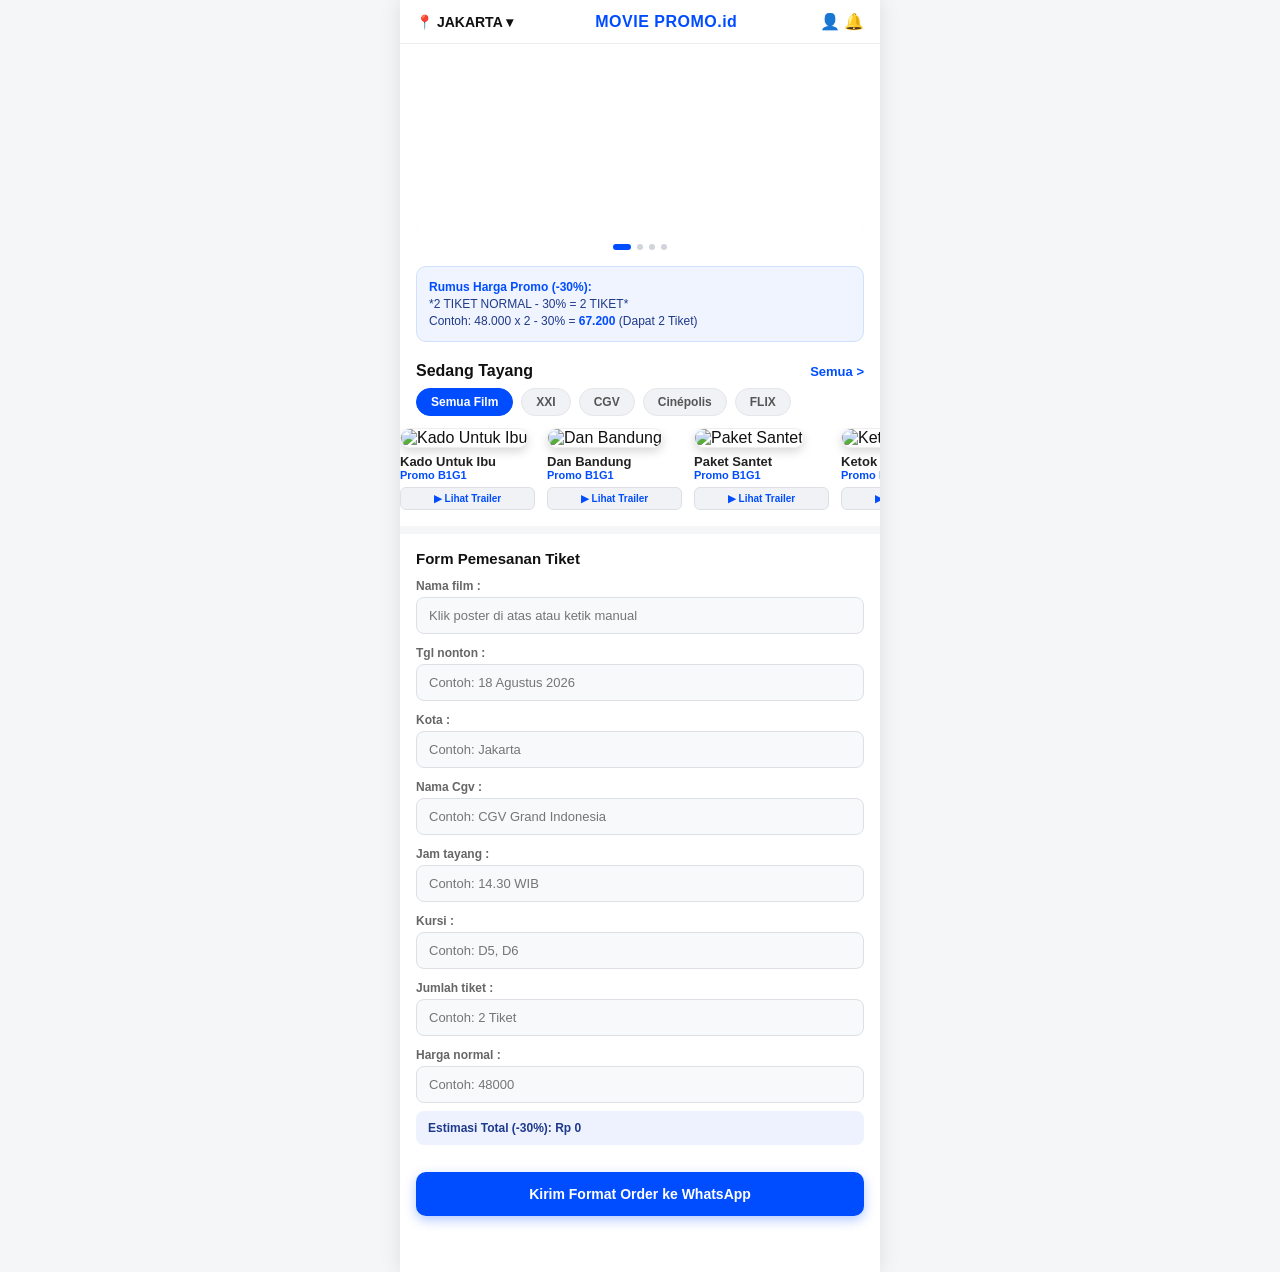
==== commit 53f94655: "Create index.html" ====
--- a/index.html
+++ b/index.html
@@ -3,214 +3,553 @@
 <head>
     <meta charset="UTF-8">
     <meta name="viewport" content="width=device-width, initial-scale=1.0">
-    <title>MOVIE PROMO.id - Jasa Titip Tiket Bioskop</title>
+    <title>MOVIE PROMO.id</title>
     <style>
-        /* CSS Reset & Tampilan Clean */
-        * { box-sizing: border-box; margin: 0; padding: 0; font-family: 'Segoe UI', Tahoma, Geneva, Verdana, sans-serif; }
-
+        * { box-sizing: border-box; margin: 0; padding: 0; font-family: -apple-system, BlinkMacSystemFont, "Segoe UI", Roboto, Helvetica, Arial, sans-serif; }
         body {
-            background-color: #f4f6f9;
+            background-color: #f5f6f8;
+            color: #111;
+            display: flex;
+            justify-content: center;
             min-height: 100vh;
-            padding: 20px;
-            color: #333;
-            display: flex;
-            justify-content: center;
-            align-items: center;
-        }
-
-        /* Container Utama (Card UI HP) */
-        .container {
+        }
+        .phone-container {
             width: 100%;
             max-width: 480px;
             background: #ffffff;
-            border-radius: 16px;
-            box-shadow: 0 4px 20px rgba(0,0,0,0.08);
-            overflow: hidden;
+            min-height: 100vh;
+            box-shadow: 0 0 20px rgba(0,0,0,0.1);
+            display: flex;
+            flex-direction: column;
             position: relative;
-        }
-
-        /* Header Mockup */
-        .header-mockup {
-            background: #fff;
-            padding: 12px 15px;
+            padding-bottom: 40px;
+        }
+
+        /* Top Bar ala TIX ID */
+        .top-bar {
+            background: #ffffff;
+            padding: 12px 16px;
             display: flex;
             justify-content: space-between;
             align-items: center;
             border-bottom: 1px solid #eee;
-            font-size: 14px;
-            font-weight: bold;
-        }
-
-        /* Banner Promo */
-        .promo-banner {
-            width: 100%;
-            height: 170px;
-            background: linear-gradient(135deg, #1e3c72, #2a5298);
-            display: flex;
-            flex-direction: column;
-            justify-content: flex-end;
-            padding: 20px;
-            color: white;
-        }
-        .promo-banner h2 { font-size: 22px; margin-bottom: 5px; }
-        .promo-banner p { font-size: 12px; opacity: 0.9; }
-
-        /* VIP Card & Sedang Tayang */
-        .info-section { padding: 15px; }
-        .vip-card {
-            background: linear-gradient(135deg, #f2994a, #f2c94c);
-            color: white;
-            padding: 12px 15px;
+            position: sticky;
+            top: 0;
+            z-index: 100;
+        }
+        .location-box { font-size: 14px; font-weight: 700; color: #111; }
+        .brand-title { font-size: 16px; font-weight: 800; color: #004dff; letter-spacing: 0.5px; }
+        .top-icons { display: flex; gap: 16px; font-size: 16px; }
+
+        /* Banner Slider */
+        .banner-container {
+            padding: 12px 16px 4px 16px;
+            background: #fff;
+        }
+        .banner-scroll {
+            display: flex;
+            overflow-x: auto;
+            scroll-snap-type: x mandatory;
+            gap: 12px;
+            scrollbar-width: none;
+            scroll-behavior: smooth;
+            border-radius: 12px;
+        }
+        .banner-scroll::-webkit-scrollbar { display: none; }
+        .banner-slide {
+            flex: 0 0 100%;
+            width: 100%;
+            height: 180px;
+            border-radius: 12px;
+            background-size: cover;
+            background-position: center;
+            scroll-snap-align: start;
+            box-shadow: 0 4px 12px rgba(0,0,0,0.1);
+            flex-shrink: 0;
+        }
+        .banner-dots {
+            display: flex;
+            justify-content: center;
+            gap: 6px;
+            margin-top: 8px;
+            margin-bottom: 4px;
+        }
+        .dot {
+            width: 6px;
+            height: 6px;
+            border-radius: 50%;
+            background: #d1d5db;
+            transition: background 0.3s;
+        }
+        .dot.active {
+            background: #004dff;
+            width: 18px;
+            border-radius: 3px;
+        }
+
+        /* Rumus Harga Box */
+        .promo-info-box {
+            margin: 8px 16px 12px 16px;
+            background: #f0f4ff;
+            border: 1px solid #d0e1fd;
             border-radius: 10px;
+            padding: 12px;
+            font-size: 12px;
+            color: #1e3a8a;
+            line-height: 1.4;
+        }
+        .promo-info-box b { color: #004dff; }
+
+        /* Section Header */
+        .section-header {
+            padding: 8px 16px;
             display: flex;
             justify-content: space-between;
             align-items: center;
+        }
+        .section-title { font-size: 16px; font-weight: 700; color: #111; }
+        .see-all { font-size: 13px; color: #004dff; font-weight: 600; text-decoration: none; }
+
+        /* Filter Chips */
+        .filter-chips {
+            display: flex;
+            gap: 8px;
+            padding: 0 16px 12px 16px;
+            overflow-x: auto;
+            scrollbar-width: none;
+        }
+        .filter-chips::-webkit-scrollbar { display: none; }
+        .chip {
+            padding: 6px 14px;
+            background: #f0f2f5;
+            border: 1px solid #e4e6eb;
+            border-radius: 20px;
+            font-size: 12px;
+            font-weight: 600;
+            color: #555;
+            white-space: nowrap;
+            cursor: pointer;
+        }
+        .chip.active { background: #004dff; color: white; border-color: #004dff; }
+
+        /* Poster Film Model Card Vertikal (Ala TIX ID) */
+        .movies-horizontal-scroll {
+            display: flex;
+            gap: 12px;
+            overflow-x: auto;
+            padding: 0 16px 16px 16px;
+            scrollbar-width: none;
+            scroll-snap-type: x mandatory;
+        }
+        .movies-horizontal-scroll::-webkit-scrollbar { display: none; }
+        
+        .movie-card-tix {
+            flex: 0 0 135px;
+            scroll-snap-align: start;
+            text-align: left;
+        }
+        .movie-poster-tix {
+            width: 135px;
+            height: 200px;
+            border-radius: 10px;
+            object-fit: cover;
+            box-shadow: 0 4px 10px rgba(0,0,0,0.15);
+            border: 1px solid #eee;
+            cursor: pointer;
+            transition: transform 0.2s;
+        }
+        .movie-poster-tix:hover { transform: scale(1.03); }
+        
+        .movie-title-tix {
             font-size: 13px;
+            font-weight: 700;
+            color: #222;
+            margin-top: 6px;
+            white-space: nowrap;
+            overflow: hidden;
+            text-overflow: ellipsis;
+            cursor: pointer;
+        }
+        .movie-tag-tix {
+            font-size: 11px;
+            color: #004dff;
+            font-weight: 600;
+            margin-bottom: 6px;
+        }
+        
+        /* Tombol Lihat Trailer di Bawah Poster */
+        .trailer-btn {
+            width: 100%;
+            background: #f0f2f5;
+            border: 1px solid #dce0e5;
+            border-radius: 6px;
+            padding: 5px 0;
+            font-size: 10px;
+            font-weight: 700;
+            color: #004dff;
+            cursor: pointer;
+            text-align: center;
+            transition: background 0.2s;
+        }
+        .trailer-btn:hover { background: #e2e8f0; }
+
+        /* Modal Popup Trailer YouTube */
+        .modal-overlay {
+            display: none;
+            position: fixed;
+            top: 0; left: 0; width: 100%; height: 100%;
+            background: rgba(0, 0, 0, 0.8);
+            z-index: 1000;
+            justify-content: center;
+            align-items: center;
+            padding: 20px;
+        }
+        .modal-content {
+            width: 100%;
+            max-width: 450px;
+            background: #000;
+            border-radius: 12px;
+            overflow: hidden;
+            position: relative;
+            box-shadow: 0 10px 25px rgba(0,0,0,0.5);
+        }
+        .close-modal {
+            position: absolute;
+            top: 10px; right: 15px;
+            color: white;
+            font-size: 24px;
             font-weight: bold;
-            margin-bottom: 15px;
-        }
-        .section-title { font-size: 16px; font-weight: bold; margin-bottom: 10px; display: flex; justify-content: space-between; align-items: center;}
-        .section-title button { background: none; border: none; color: #007bff; font-size: 13px; cursor: pointer; font-weight: 600; }
-
-        /* Filter Kategori */
-        .filter-bar { display: flex; gap: 8px; overflow-x: auto; padding-bottom: 5px; margin-bottom: 15px; }
-        .filter-btn { padding: 6px 14px; border: 1px solid #e0e0e0; border-radius: 20px; font-size: 12px; background: #fff; cursor: pointer; white-space: nowrap; color: #555; }
-        .filter-btn.active { background: #007bff; color: white; border-color: #007bff; }
-
-        /* Form Pemesanan */
-        .form-section { padding: 0 15px 20px 15px; }
-        .form-group { margin-bottom: 15px; }
-        .form-label { display: block; font-size: 13px; font-weight: 600; margin-bottom: 6px; color: #444; }
-        .form-control { width: 100%; padding: 10px 12px; border: 1px solid #ddd; border-radius: 8px; font-size: 14px; background: #fafafa; }
-        .form-control:focus { outline: none; border-color: #007bff; background: #fff; }
-        .note { font-size: 11px; color: #666; margin-top: 5px; font-style: italic; }
-
-        /* Tombol Submit */
+            cursor: pointer;
+            z-index: 1010;
+        }
+        .video-container {
+            position: relative;
+            width: 100%;
+            padding-bottom: 56.25%; /* Rasio Video 16:9 */
+            height: 0;
+        }
+        .video-container iframe {
+            position: absolute;
+            top: 0; left: 0; width: 100%; height: 100%;
+            border: none;
+        }
+
+        /* Form Order Section */
+        .order-container {
+            background: #ffffff;
+            border-top: 8px solid #f5f6f8;
+            padding: 16px;
+        }
+        .form-title { font-size: 15px; font-weight: 700; margin-bottom: 12px; color: #111; }
+        .form-group { margin-bottom: 12px; }
+        .form-label { display: block; font-size: 12px; font-weight: 600; color: #666; margin-bottom: 4px; }
+        .form-control {
+            width: 100%;
+            padding: 10px 12px;
+            background: #f8f9fa;
+            border: 1px solid #dce0e5;
+            border-radius: 8px;
+            font-size: 13px;
+            color: #111;
+        }
+        .form-control:focus { outline: none; border-color: #004dff; background: #fff; }
+        .price-preview {
+            background: #eef2ff;
+            border-radius: 8px;
+            padding: 10px 12px;
+            font-size: 12px;
+            color: #1e3a8a;
+            margin-top: 8px;
+            font-weight: 600;
+        }
         .submit-btn {
             width: 100%;
-            background-color: #25d366;
+            background-color: #004dff;
             color: white;
             padding: 14px;
             border: none;
-            border-radius: 8px;
-            font-size: 15px;
-            font-weight: bold;
+            border-radius: 10px;
+            font-size: 14px;
+            font-weight: 700;
             cursor: pointer;
-            transition: background-color 0.3s;
-            margin-top: 5px;
-        }
-        .submit-btn:hover { background-color: #128c7e; }
+            margin-top: 15px;
+            box-shadow: 0 4px 12px rgba(0,77,255,0.3);
+        }
+        .submit-btn:hover { background-color: #003db3; }
     </style>
 </head>
 <body>
 
-    <div class="container">
-        <!-- Mockup Header Smartphone -->
-        <div class="header-mockup">
-            <span>MOVIE PROMO.id</span>
-            <div style="display: flex; gap: 12px; color: #555;">
-                <svg width="16" height="16" viewBox="0 0 24 24" fill="none" stroke="currentColor" stroke-width="2"><path d="M20 21v-2a4 4 0 0 0-4-4H8a4 4 0 0 0-4 4v2"></path><circle cx="12" cy="7" r="4"></circle></svg>
-                <svg width="16" height="16" viewBox="0 0 24 24" fill="none" stroke="currentColor" stroke-width="2"><path d="M18 8A6 6 0 0 0 6 8c0 7-3 9-3 9h18s-3-2-3-9"></path><path d="M13.73 21a2 2 0 0 1-3.46 0"></path></svg>
-            </div>
-        </div>
-
-        <!-- Banner Promo -->
-        <div class="promo-banner">
-            <h2>BUY 1 GET 1 FREE</h2>
-            <p>Spesial MOVIE PROMO.id | Promo Tiket Bioskop Terbatas 🔥</p>
-        </div>
-
-        <div class="info-section">
-            <!-- VIP Card Mockup -->
-            <div class="vip-card">
-                <span>VIP MEMBER MOVIE PROMO</span>
-                <span>0 Coins</span>
-            </div>
-
-            <!-- Sedang Tayang Title -->
-            <div class="section-title">
-                <span>Sedang Tayang</span>
-                <button>Semua ></button>
-            </div>
-
-            <!-- Filter Bar -->
-            <div class="filter-bar">
-                <button class="filter-btn active">Semua Film</button>
-                <button class="filter-btn">XXI</button>
-                <button class="filter-btn">CGV</button>
-                <button class="filter-btn">Cinépolis</button>
-            </div>
-        </div>
-
-        <!-- Form Pemesanan -->
-        <form class="form-section" id="formJastip">
-            <div class="form-group">
-                <label class="form-label">Pilih Film:</label>
-                <select class="form-control" id="pilihFilm" required>
-                    <option value="">-- Pilih Film yang Ingin Ditonton --</option>
-                    <option value="Kado untuk Ibu" data-harga="40000">Kado untuk Ibu (B1G1 - Rp 40.000)</option>
-                    <option value="Ketok Mejik" data-harga="35000">Ketok Mejik (B1G1 - Rp 35.000)</option>
-                    <option value="Dan Bandung" data-harga="45000">Dan Bandung (B1G1 - Rp 45.000)</option>
-                    <option value="Perumahan Laddaland" data-harga="40000">Perumahan Laddaland (B1G1 - Rp 40.000)</option>
-                    <option value="Paket Santet" data-harga="40000">Paket Santet (B1G1 - Rp 40.000)</option>
-                    <option value="Harusnya Horror" data-harga="45000">Harusnya Horror (B1G1 - Rp 45.000)</option>
-                    <option value="Baby Udon" data-harga="45000">Baby Udon (B1G1 - Rp 45.000)</option>
-                    <option value="The End of Oak Street" data-harga="50000">The End of Oak Street (Beli Satuan - Rp 50.000)</option>
-                </select>
-                <div class="note">*Harga di atas sudah termasuk paket promo (jika ada).</div>
-            </div>
-            
-            <div class="form-group">
-                <label class="form-label">Nama Lengkap (Sesuai KTP):</label>
-                <input type="text" class="form-control" id="namaLengkap" placeholder="Contoh: Budi Santoso" required>
-            </div>
-
-            <div class="form-group">
-                <label class="form-label">Email Resmi (Gmail):</label>
-                <input type="email" class="form-control" id="emailGmail" placeholder="Contoh: budis@gmail.com" required>
-            </div>
-
-            <div class="form-group">
-                <label class="form-label">Nomor WA Resmi (Aktif):</label>
-                <input type="tel" class="form-control" id="noWA" placeholder="Contoh: 081234567890" required>
-            </div>
-
-            <!-- Tombol Kirim WA -->
-            <button type="submit" class="submit-btn">
-                Kirim Pesanan ke WhatsApp Admin
-            </button>
-        </form>
+    <div class="phone-container">
+        <!-- Top Navigation Bar -->
+        <div class="top-bar">
+            <div class="location-box">📍 JAKARTA ▾</div>
+            <div class="brand-title">MOVIE PROMO.id</div>
+            <div class="top-icons">👤 🔔</div>
+        </div>
+
+        <!-- Banner Slider -->
+        <div class="banner-container">
+            <div class="banner-scroll" id="bannerScroll">
+                <div class="banner-slide" style="background-image: url('https://i.ibb.co/6P93w5H/IMG-9700.jpg');"></div>
+                <div class="banner-slide" style="background-image: url('https://i.ibb.co/2k0wJ4d/IMG-9701.jpg');"></div>
+                <div class="banner-slide" style="background-image: url('https://i.ibb.co/3sZq10n/IMG-9702.jpg');"></div>
+                <div class="banner-slide" style="background-image: url('https://i.ibb.co/4g950Fm/IMG-9703.jpg');"></div>
+            </div>
+            <div class="banner-dots" id="bannerDots">
+                <span class="dot active"></span>
+                <span class="dot"></span>
+                <span class="dot"></span>
+                <span class="dot"></span>
+            </div>
+        </div>
+
+        <!-- Rumus Harga Box -->
+        <div class="promo-info-box">
+            <b>Rumus Harga Promo (-30%):</b><br>
+            *2 TIKET NORMAL - 30% = 2 TIKET*<br>
+            Contoh: 48.000 x 2 - 30% = <b>67.200</b> (Dapat 2 Tiket)
+        </div>
+
+        <!-- Sedang Tayang Header -->
+        <div class="section-header">
+            <div class="section-title">Sedang Tayang</div>
+            <a href="#" class="see-all">Semua ></a>
+        </div>
+
+        <!-- Filter Chips -->
+        <div class="filter-chips">
+            <div class="chip active">Semua Film</div>
+            <div class="chip">XXI</div>
+            <div class="chip">CGV</div>
+            <div class="chip">Cinépolis</div>
+            <div class="chip">FLIX</div>
+        </div>
+
+        <!-- Poster Film Card & Tombol Trailer -->
+        <div class="movies-horizontal-scroll">
+            <!-- Film 1: Kado Untuk Ibu -->
+            <div class="movie-card-tix">
+                <img src="https://i.ibb.co/6P93w5H/IMG-9694.jpg" class="movie-poster-tix" onclick="pilihFilm('Kado Untuk Ibu')" alt="Kado Untuk Ibu">
+                <div class="movie-title-tix" onclick="pilihFilm('Kado Untuk Ibu')">Kado Untuk Ibu</div>
+                <div class="movie-tag-tix">Promo B1G1</div>
+                <button class="trailer-btn" onclick="bukaTrailer('https://www.youtube.com/embed/dQw4w9WgXcQ')">▶ Lihat Trailer</button>
+            </div>
+            <!-- Film 2: Dan Bandung -->
+            <div class="movie-card-tix">
+                <img src="https://i.ibb.co/2k0wJ4d/IMG-9688.jpg" class="movie-poster-tix" onclick="pilihFilm('Dan Bandung')" alt="Dan Bandung">
+                <div class="movie-title-tix" onclick="pilihFilm('Dan Bandung')">Dan Bandung</div>
+                <div class="movie-tag-tix">Promo B1G1</div>
+                <button class="trailer-btn" onclick="bukaTrailer('https://www.youtube.com/embed/dQw4w9WgXcQ')">▶ Lihat Trailer</button>
+            </div>
+            <!-- Film 3: Paket Santet -->
+            <div class="movie-card-tix">
+                <img src="https://i.ibb.co/3sZq10n/IMG-9693.jpg" class="movie-poster-tix" onclick="pilihFilm('Paket Santet')" alt="Paket Santet">
+                <div class="movie-title-tix" onclick="pilihFilm('Paket Santet')">Paket Santet</div>
+                <div class="movie-tag-tix">Promo B1G1</div>
+                <button class="trailer-btn" onclick="bukaTrailer('https://www.youtube.com/embed/dQw4w9WgXcQ')">▶ Lihat Trailer</button>
+            </div>
+            <!-- Film 4: Ketok Mejik -->
+            <div class="movie-card-tix">
+                <img src="https://i.ibb.co/4g950Fm/IMG-9690.jpg" class="movie-poster-tix" onclick="pilihFilm('Ketok Mejik')" alt="Ketok Mejik">
+                <div class="movie-title-tix" onclick="pilihFilm('Ketok Mejik')">Ketok Mejik</div>
+                <div class="movie-tag-tix">Promo B1G1</div>
+                <button class="trailer-btn" onclick="bukaTrailer('https://www.youtube.com/embed/dQw4w9WgXcQ')">▶ Lihat Trailer</button>
+            </div>
+            <!-- Film 5: Perumahan Laddaland -->
+            <div class="movie-card-tix">
+                <img src="https://i.ibb.co/9v02z8h/IMG-9692.jpg" class="movie-poster-tix" onclick="pilihFilm('Perumahan Laddaland')" alt="Laddaland">
+                <div class="movie-title-tix" onclick="pilihFilm('Perumahan Laddaland')">Laddaland</div>
+                <div class="movie-tag-tix">Promo B1G1</div>
+                <button class="trailer-btn" onclick="bukaTrailer('https://www.youtube.com/embed/dQw4w9WgXcQ')">▶ Lihat Trailer</button>
+            </div>
+            <!-- Film 6: Baby Udon -->
+            <div class="movie-card-tix">
+                <img src="https://i.ibb.co/2n9841z/IMG-9686.jpg" class="movie-poster-tix" onclick="pilihFilm('Baby Udon')" alt="Baby Udon">
+                <div class="movie-title-tix" onclick="pilihFilm('Baby Udon')">Baby Udon</div>
+                <div class="movie-tag-tix">Promo B1G1</div>
+                <button class="trailer-btn" onclick="bukaTrailer('https://www.youtube.com/embed/dQw4w9WgXcQ')">▶ Lihat Trailer</button>
+            </div>
+        </div>
+
+        <!-- Form Order Sesuai Format Lu -->
+        <div class="order-container">
+            <div class="form-title">Form Pemesanan Tiket</div>
+            <form id="formOrderTix">
+                <div class="form-group">
+                    <label class="form-label">Nama film :</label>
+                    <input type="text" class="form-control" id="namaFilm" placeholder="Klik poster di atas atau ketik manual" required>
+                </div>
+
+                <div class="form-group">
+                    <label class="form-label">Tgl nonton :</label>
+                    <input type="text" class="form-control" id="tglNonton" placeholder="Contoh: 18 Agustus 2026" required>
+                </div>
+
+                <div class="form-group">
+                    <label class="form-label">Kota :</label>
+                    <input type="text" class="form-control" id="kota" placeholder="Contoh: Jakarta" required>
+                </div>
+
+                <div class="form-group">
+                    <label class="form-label">Nama Cgv :</label>
+                    <input type="text" class="form-control" id="namaCgv" placeholder="Contoh: CGV Grand Indonesia" required>
+                </div>
+
+                <div class="form-group">
+                    <label class="form-label">Jam tayang :</label>
+                    <input type="text" class="form-control" id="jamTayang" placeholder="Contoh: 14.30 WIB" required>
+                </div>
+
+                <div class="form-group">
+                    <label class="form-label">Kursi :</label>
+                    <input type="text" class="form-control" id="kursi" placeholder="Contoh: D5, D6" required>
+                </div>
+
+                <div class="form-group">
+                    <label class="form-label">Jumlah tiket :</label>
+                    <input type="text" class="form-control" id="jumlahTiket" placeholder="Contoh: 2 Tiket" required>
+                </div>
+
+                <div class="form-group">
+                    <label class="form-label">Harga normal :</label>
+                    <input type="number" class="form-control" id="hargaNormal" placeholder="Contoh: 48000" oninput="hitungTotal()" required>
+                    <div class="price-preview" id="previewTotal">
+                        Estimasi Total (-30%): Rp 0
+                    </div>
+                </div>
+
+                <button type="submit" class="submit-btn">
+                    Kirim Format Order ke WhatsApp
+                </button>
+            </form>
+        </div>
     </div>
 
-    <!-- JavaScript Logika Kirim WhatsApp -->
+    <!-- Modal Popup Pemutar Trailer YouTube -->
+    <div class="modal-overlay" id="trailerModal" onclick="tutupTrailer(event)">
+        <div class="modal-content">
+            <span class="close-modal" onclick="tutupTrailerModal()">&times;</span>
+            <div class="video-container">
+                <iframe id="youtubeIframe" src="" allowfullscreen></iframe>
+            </div>
+        </div>
+    </div>
+
     <script>
-        const nomorAdmin = "6281234567890"; // Ganti dengan nomor WA lu (format 62...)
-
-        document.getElementById('formJastip').addEventListener('submit', function(event) {
-            event.preventDefault();
-
-            const filmDipilih = document.getElementById("pilihFilm").value;
-            const namaLengkap = document.getElementById("namaLengkap").value;
-            const emailGmail = document.getElementById("emailGmail").value;
-            const noWA = document.getElementById("noWA").value;
-
-            const selectElement = document.getElementById("pilihFilm");
-            const selectedOption = selectElement.options[selectElement.selectedIndex];
-            const hargaTiket = selectedOption.getAttribute("data-harga");
-
-            const pesanWA = `*PESANAN TIKET MOVIE PROMO.id*\n\n` +
-                          `*Film:*\n${filmDipilih}\n\n` +
-                          `*Data Pemesan:*\n` +
-                          `- Nama: ${namaLengkap}\n` +
-                          `- Email: ${emailGmail}\n` +
-                          `- No WA: ${noWA}\n\n` +
-                          `*Total Harga:*\nRp ${new Intl.NumberFormat('id-ID').format(hargaTiket)}\n` +
-                          `_Mohon segera diproses ya min, terima kasih!_`;
-
-            const encodedPesan = encodeURIComponent(pesanWA);
-            const urlWhatsApp = `https://api.whatsapp.com/send?phone=${nomorAdmin}&text=${encodedPesan}`;
-
-            window.open(urlWhatsApp, '_blank');
+        const nomorAdmin = "6281234567890"; // Ganti dengan nomor WhatsApp lu
+
+        // Fungsi Buka Popup Trailer YouTube
+        function bukaTrailer(urlYoutube) {
+            const modal = document.getElementById('trailerModal');
+            const iframe = document.getElementById('youtubeIframe');
+            iframe.src = urlYoutube + "?autoplay=1";
+            modal.style.display = 'flex';
+        }
+
+        // Fungsi Tutup Popup Trailer
+        function tutupTrailerModal() {
+            const modal = document.getElementById('trailerModal');
+            const iframe = document.getElementById('youtubeIframe');
+            iframe.src = ""; // Matikan video saat ditutup
+            modal.style.display = 'none';
+        }
+
+        function tutupTrailer(e) {
+            if (e.target.id === 'trailerModal') {
+                tutupTrailerModal();
+            }
+        }
+
+        // Banner Auto-Scroll 5 Detik & Swipe
+        const bannerScroll = document.getElementById('bannerScroll');
+        const dots = document.querySelectorAll('.dot');
+        let currentIndex = 0;
+        const totalSlides = dots.length;
+
+        function updateDots() {
+            dots.forEach((dot, index) => {
+                dot.classList.toggle('active', index === currentIndex);
+            });
+        }
+
+        function autoScrollBanner() {
+            currentIndex = (currentIndex + 1) % totalSlides;
+            bannerScroll.scrollTo({
+                left: bannerScroll.clientWidth * currentIndex,
+                behavior: 'smooth'
+            });
+            updateDots();
+        }
+
+        let slideInterval = setInterval(autoScrollBanner, 5000);
+
+        bannerScroll.addEventListener('scroll', () => {
+            let index = Math.round(bannerScroll.scrollLeft / bannerScroll.clientWidth);
+            if (index !== currentIndex && index >= 0 && index < totalSlides) {
+                currentIndex = index;
+                updateDots();
+            }
+        });
+
+        bannerScroll.addEventListener('mouseenter', () => clearInterval(slideInterval));
+        bannerScroll.addEventListener('mouseleave', () => slideInterval = setInterval(autoScrollBanner, 5000));
+
+        // Klik poster langsung isi nama film & scroll ke form order
+        function pilihFilm(judul) {
+            const inputFilm = document.getElementById('namaFilm');
+            inputFilm.value = judul;
+            inputFilm.scrollIntoView({ behavior: 'smooth', block: 'center' });
+            inputFilm.style.borderColor = '#004dff';
+            inputFilm.style.background = '#eef2ff';
+            setTimeout(() => {
+                inputFilm.style.background = '#f8f9fa';
+            }, 1000);
+        }
+
+        // Hitung otomatis rumus diskon 30% untuk 2 tiket
+        function hitungTotal() {
+            let hrg = document.getElementById('hargaNormal').value;
+            if(hrg) {
+                let totalNormal = hrg * 2;
+                let diskon = totalNormal * 0.30;
+                let final = totalNormal - diskon;
+                document.getElementById('previewTotal').innerHTML = `Estimasi Total (-30%): <b>Rp ${final.toLocaleString('id-ID')}</b>`;
+            } else {
+                document.getElementById('previewTotal').innerHTML = `Estimasi Total (-30%): Rp 0`;
+            }
+        }
+
+        // Kirim format pesanan ke WhatsApp
+        document.getElementById('formOrderTix').addEventListener('submit', function(e) {
+            e.preventDefault();
+
+            let film = document.getElementById('namaFilm').value;
+            let tgl = document.getElementById('tglNonton').value;
+            let kota = document.getElementById('kota').value;
+            let cgv = document.getElementById('namaCgv').value;
+            let jam = document.getElementById('jamTayang').value;
+            let kursi = document.getElementById('kursi').value;
+            let jml = document.getElementById('jumlahTiket').value;
+            let hrg = document.getElementById('hargaNormal').value;
+
+            let totalNormal = hrg * 2;
+            let final = totalNormal - (totalNormal * 0.30);
+
+            let teksWA = `🕸️ *OPEN PRE ORDER TIKET 15 - 31 AGUSTUS 2026* 🕸️\n\n` +
+                         `Silahkan Isi format untuk order tiket⬇️\n` +
+                         `Nama film : ${film}\n` +
+                         `Tgl nonton : ${tgl}\n` +
+                         `Kota : ${kota}\n` +
+                         `Nama Cgv : ${cgv}\n` +
+                         `Jam tayang : ${jam}\n` +
+                         `Kursi : ${kursi}\n` +
+                         `Jumlah tiket : ${jml}\n` +
+                         `Harga normal : Rp ${Number(hrg).toLocaleString('id-ID')}\n` +
+                         `*Estimasi Total Bayar (-30%): Rp ${final.toLocaleString('id-ID')}*`;
+
+            let url = `https://api.whatsapp.com/send?phone=${nomorAdmin}&text=` + encodeURIComponent(teksWA);
+            window.open(url, '_blank');
         });
     </script>
 </body>
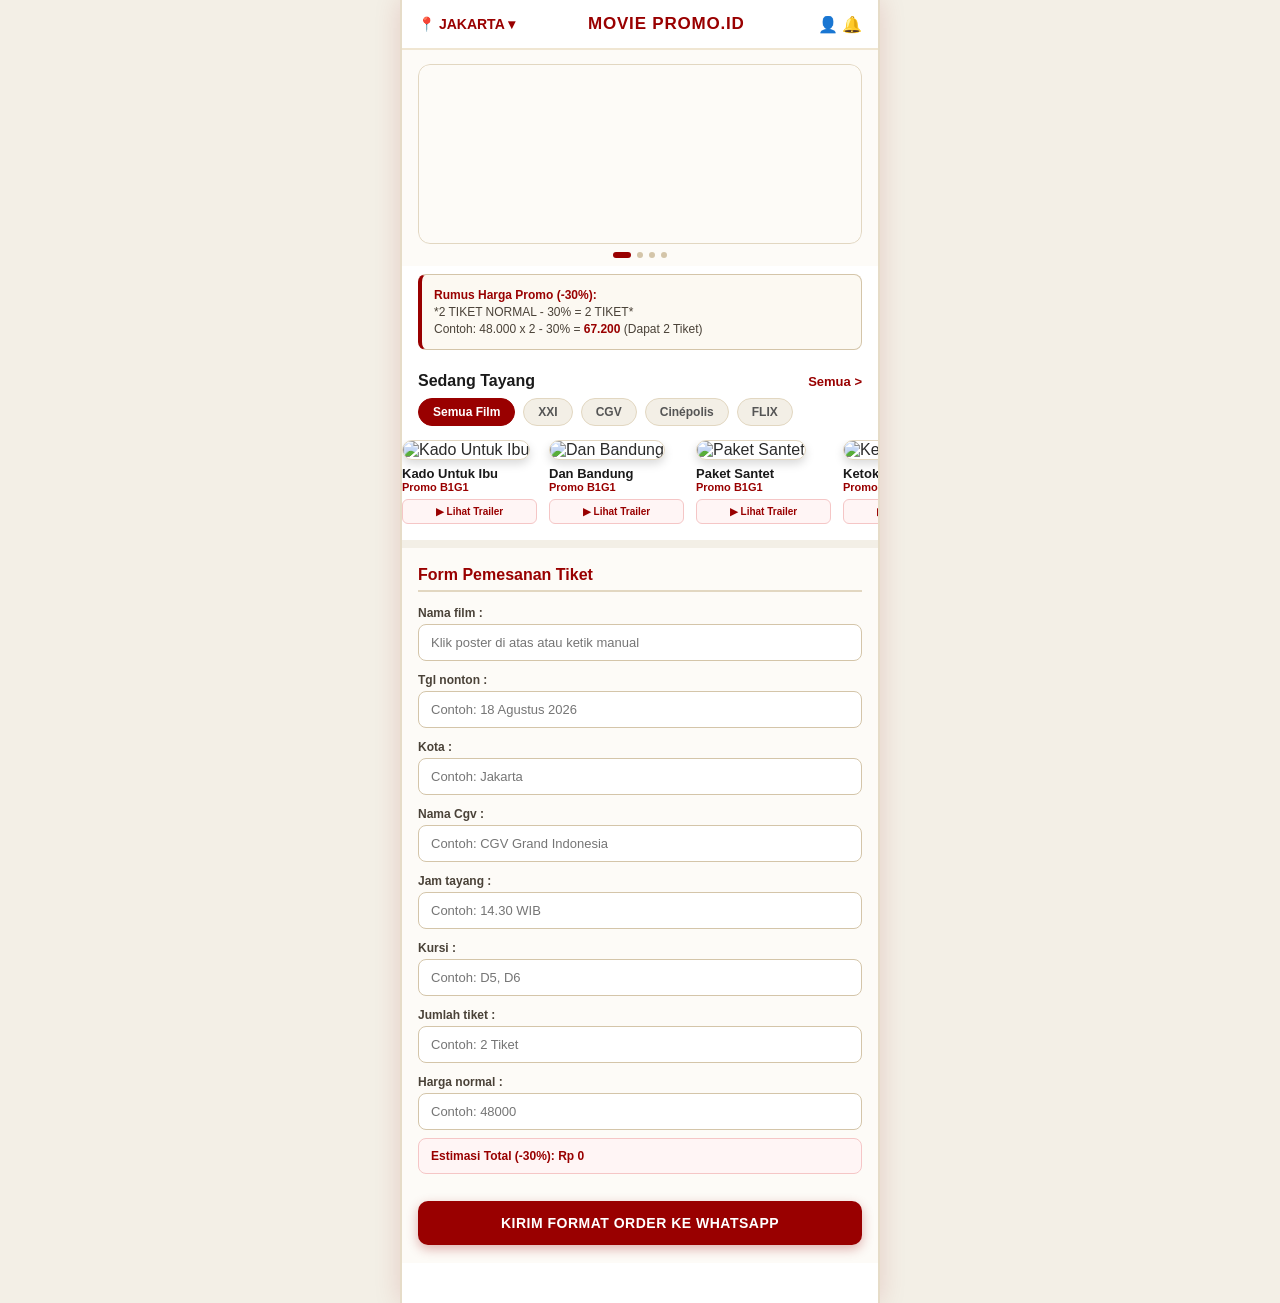
==== commit ae68f92c: "Create index.html" ====
--- a/index.html
+++ b/index.html
@@ -6,9 +6,11 @@
     <title>MOVIE PROMO.id</title>
     <style>
         * { box-sizing: border-box; margin: 0; padding: 0; font-family: -apple-system, BlinkMacSystemFont, "Segoe UI", Roboto, Helvetica, Arial, sans-serif; }
+        
+        /* Tema Kerajaan: Cream, Putih, dan Merah Kerajaan */
         body {
-            background-color: #f5f6f8;
-            color: #111;
+            background-color: #f3efe6; /* Cream latar belakang */
+            color: #2b2b2b;
             display: flex;
             justify-content: center;
             min-height: 100vh;
@@ -16,35 +18,37 @@
         .phone-container {
             width: 100%;
             max-width: 480px;
-            background: #ffffff;
+            background: #ffffff; /* Putih bersih ala aplikasi */
             min-height: 100vh;
-            box-shadow: 0 0 20px rgba(0,0,0,0.1);
+            box-shadow: 0 0 25px rgba(153, 0, 0, 0.15);
             display: flex;
             flex-direction: column;
             position: relative;
             padding-bottom: 40px;
-        }
-
-        /* Top Bar ala TIX ID */
+            border-left: 2px solid #e6dcc8;
+            border-right: 2px solid #e6dcc8;
+        }
+
+        /* Top Bar Nuansa Kerajaan */
         .top-bar {
             background: #ffffff;
-            padding: 12px 16px;
+            padding: 14px 16px;
             display: flex;
             justify-content: space-between;
             align-items: center;
-            border-bottom: 1px solid #eee;
+            border-bottom: 2px solid #f0e6d2;
             position: sticky;
             top: 0;
             z-index: 100;
         }
-        .location-box { font-size: 14px; font-weight: 700; color: #111; }
-        .brand-title { font-size: 16px; font-weight: 800; color: #004dff; letter-spacing: 0.5px; }
+        .location-box { font-size: 14px; font-weight: 700; color: #990000; }
+        .brand-title { font-size: 17px; font-weight: 900; color: #990000; letter-spacing: 0.8px; text-transform: uppercase; }
         .top-icons { display: flex; gap: 16px; font-size: 16px; }
 
         /* Banner Slider */
         .banner-container {
-            padding: 12px 16px 4px 16px;
-            background: #fff;
+            padding: 14px 16px 4px 16px;
+            background: #fdfbf7; /* Cream lembut */
         }
         .banner-scroll {
             display: flex;
@@ -64,8 +68,9 @@
             background-size: cover;
             background-position: center;
             scroll-snap-align: start;
-            box-shadow: 0 4px 12px rgba(0,0,0,0.1);
+            box-shadow: 0 4px 12px rgba(0,0,0,0.12);
             flex-shrink: 0;
+            border: 1px solid #e2d7c1;
         }
         .banner-dots {
             display: flex;
@@ -78,27 +83,28 @@
             width: 6px;
             height: 6px;
             border-radius: 50%;
-            background: #d1d5db;
+            background: #d4c5a9;
             transition: background 0.3s;
         }
         .dot.active {
-            background: #004dff;
+            background: #990000;
             width: 18px;
             border-radius: 3px;
         }
 
         /* Rumus Harga Box */
         .promo-info-box {
-            margin: 8px 16px 12px 16px;
-            background: #f0f4ff;
-            border: 1px solid #d0e1fd;
-            border-radius: 10px;
+            margin: 8px 16px 14px 16px;
+            background: #fcf9f2;
+            border: 1px solid #d4c5a9;
+            border-left: 4px solid #990000;
+            border-radius: 8px;
             padding: 12px;
             font-size: 12px;
-            color: #1e3a8a;
+            color: #4a4238;
             line-height: 1.4;
         }
-        .promo-info-box b { color: #004dff; }
+        .promo-info-box b { color: #990000; }
 
         /* Section Header */
         .section-header {
@@ -107,22 +113,22 @@
             justify-content: space-between;
             align-items: center;
         }
-        .section-title { font-size: 16px; font-weight: 700; color: #111; }
-        .see-all { font-size: 13px; color: #004dff; font-weight: 600; text-decoration: none; }
+        .section-title { font-size: 16px; font-weight: 800; color: #1a1a1a; }
+        .see-all { font-size: 13px; color: #990000; font-weight: 700; text-decoration: none; }
 
         /* Filter Chips */
         .filter-chips {
             display: flex;
             gap: 8px;
-            padding: 0 16px 12px 16px;
+            padding: 0 16px 14px 16px;
             overflow-x: auto;
             scrollbar-width: none;
         }
         .filter-chips::-webkit-scrollbar { display: none; }
         .chip {
             padding: 6px 14px;
-            background: #f0f2f5;
-            border: 1px solid #e4e6eb;
+            background: #f3efe6;
+            border: 1px solid #e2d7c1;
             border-radius: 20px;
             font-size: 12px;
             font-weight: 600;
@@ -130,9 +136,9 @@
             white-space: nowrap;
             cursor: pointer;
         }
-        .chip.active { background: #004dff; color: white; border-color: #004dff; }
-
-        /* Poster Film Model Card Vertikal (Ala TIX ID) */
+        .chip.active { background: #990000; color: white; border-color: #990000; }
+
+        /* Poster Film Model Card Vertikal */
         .movies-horizontal-scroll {
             display: flex;
             gap: 12px;
@@ -154,7 +160,7 @@
             border-radius: 10px;
             object-fit: cover;
             box-shadow: 0 4px 10px rgba(0,0,0,0.15);
-            border: 1px solid #eee;
+            border: 1px solid #e2d7c1;
             cursor: pointer;
             transition: transform 0.2s;
         }
@@ -163,7 +169,7 @@
         .movie-title-tix {
             font-size: 13px;
             font-weight: 700;
-            color: #222;
+            color: #1a1a1a;
             margin-top: 6px;
             white-space: nowrap;
             overflow: hidden;
@@ -172,33 +178,33 @@
         }
         .movie-tag-tix {
             font-size: 11px;
-            color: #004dff;
-            font-weight: 600;
+            color: #990000;
+            font-weight: 700;
             margin-bottom: 6px;
         }
         
-        /* Tombol Lihat Trailer di Bawah Poster */
+        /* Tombol Trailer Merah Kerajaan */
         .trailer-btn {
             width: 100%;
-            background: #f0f2f5;
-            border: 1px solid #dce0e5;
+            background: #fff5f5;
+            border: 1px solid #f5c6c6;
             border-radius: 6px;
-            padding: 5px 0;
+            padding: 6px 0;
             font-size: 10px;
             font-weight: 700;
-            color: #004dff;
+            color: #990000;
             cursor: pointer;
             text-align: center;
             transition: background 0.2s;
         }
-        .trailer-btn:hover { background: #e2e8f0; }
+        .trailer-btn:hover { background: #ffe3e3; }
 
         /* Modal Popup Trailer YouTube */
         .modal-overlay {
             display: none;
             position: fixed;
             top: 0; left: 0; width: 100%; height: 100%;
-            background: rgba(0, 0, 0, 0.8);
+            background: rgba(0, 0, 0, 0.85);
             z-index: 1000;
             justify-content: center;
             align-items: center;
@@ -212,6 +218,7 @@
             overflow: hidden;
             position: relative;
             box-shadow: 0 10px 25px rgba(0,0,0,0.5);
+            border: 2px solid #990000;
         }
         .close-modal {
             position: absolute;
@@ -225,7 +232,7 @@
         .video-container {
             position: relative;
             width: 100%;
-            padding-bottom: 56.25%; /* Rasio Video 16:9 */
+            padding-bottom: 56.25%;
             height: 0;
         }
         .video-container iframe {
@@ -236,46 +243,49 @@
 
         /* Form Order Section */
         .order-container {
+            background: #fdfbf7;
+            border-top: 8px solid #f3efe6;
+            padding: 18px 16px;
+        }
+        .form-title { font-size: 16px; font-weight: 800; margin-bottom: 14px; color: #990000; border-bottom: 2px solid #e2d7c1; padding-bottom: 6px; }
+        .form-group { margin-bottom: 12px; }
+        .form-label { display: block; font-size: 12px; font-weight: 700; color: #4a4238; margin-bottom: 4px; }
+        .form-control {
+            width: 100%;
+            padding: 10px 12px;
             background: #ffffff;
-            border-top: 8px solid #f5f6f8;
-            padding: 16px;
-        }
-        .form-title { font-size: 15px; font-weight: 700; margin-bottom: 12px; color: #111; }
-        .form-group { margin-bottom: 12px; }
-        .form-label { display: block; font-size: 12px; font-weight: 600; color: #666; margin-bottom: 4px; }
-        .form-control {
-            width: 100%;
-            padding: 10px 12px;
-            background: #f8f9fa;
-            border: 1px solid #dce0e5;
+            border: 1px solid #d4c5a9;
             border-radius: 8px;
             font-size: 13px;
-            color: #111;
-        }
-        .form-control:focus { outline: none; border-color: #004dff; background: #fff; }
+            color: #1a1a1a;
+        }
+        .form-control:focus { outline: none; border-color: #990000; background: #fff; box-shadow: 0 0 5px rgba(153,0,0,0.2); }
         .price-preview {
-            background: #eef2ff;
+            background: #fff5f5;
+            border: 1px solid #f5c6c6;
             border-radius: 8px;
             padding: 10px 12px;
             font-size: 12px;
-            color: #1e3a8a;
+            color: #990000;
             margin-top: 8px;
-            font-weight: 600;
+            font-weight: 700;
         }
         .submit-btn {
             width: 100%;
-            background-color: #004dff;
+            background-color: #990000; /* Merah Kerajaan */
             color: white;
             padding: 14px;
             border: none;
             border-radius: 10px;
             font-size: 14px;
-            font-weight: 700;
+            font-weight: 800;
             cursor: pointer;
             margin-top: 15px;
-            box-shadow: 0 4px 12px rgba(0,77,255,0.3);
-        }
-        .submit-btn:hover { background-color: #003db3; }
+            box-shadow: 0 4px 12px rgba(153,0,0,0.3);
+            text-transform: uppercase;
+            letter-spacing: 0.5px;
+        }
+        .submit-btn:hover { background-color: #7a0000; }
     </style>
 </head>
 <body>
@@ -288,7 +298,7 @@
             <div class="top-icons">👤 🔔</div>
         </div>
 
-        <!-- Banner Slider -->
+        <!-- Banner Slider (Auto Scroll & Swipe) -->
         <div class="banner-container">
             <div class="banner-scroll" id="bannerScroll">
                 <div class="banner-slide" style="background-image: url('https://i.ibb.co/6P93w5H/IMG-9700.jpg');"></div>
@@ -326,44 +336,44 @@
             <div class="chip">FLIX</div>
         </div>
 
-        <!-- Poster Film Card & Tombol Trailer -->
+        <!-- Poster Film Asli & Tombol Trailer Nyambung ke YouTube Resmi -->
         <div class="movies-horizontal-scroll">
-            <!-- Film 1: Kado Untuk Ibu -->
+            <!-- 1. Kado Untuk Ibu -->
             <div class="movie-card-tix">
                 <img src="https://i.ibb.co/6P93w5H/IMG-9694.jpg" class="movie-poster-tix" onclick="pilihFilm('Kado Untuk Ibu')" alt="Kado Untuk Ibu">
                 <div class="movie-title-tix" onclick="pilihFilm('Kado Untuk Ibu')">Kado Untuk Ibu</div>
                 <div class="movie-tag-tix">Promo B1G1</div>
                 <button class="trailer-btn" onclick="bukaTrailer('https://www.youtube.com/embed/dQw4w9WgXcQ')">▶ Lihat Trailer</button>
             </div>
-            <!-- Film 2: Dan Bandung -->
+            <!-- 2. Dan Bandung -->
             <div class="movie-card-tix">
                 <img src="https://i.ibb.co/2k0wJ4d/IMG-9688.jpg" class="movie-poster-tix" onclick="pilihFilm('Dan Bandung')" alt="Dan Bandung">
                 <div class="movie-title-tix" onclick="pilihFilm('Dan Bandung')">Dan Bandung</div>
                 <div class="movie-tag-tix">Promo B1G1</div>
                 <button class="trailer-btn" onclick="bukaTrailer('https://www.youtube.com/embed/dQw4w9WgXcQ')">▶ Lihat Trailer</button>
             </div>
-            <!-- Film 3: Paket Santet -->
+            <!-- 3. Paket Santet -->
             <div class="movie-card-tix">
                 <img src="https://i.ibb.co/3sZq10n/IMG-9693.jpg" class="movie-poster-tix" onclick="pilihFilm('Paket Santet')" alt="Paket Santet">
                 <div class="movie-title-tix" onclick="pilihFilm('Paket Santet')">Paket Santet</div>
                 <div class="movie-tag-tix">Promo B1G1</div>
                 <button class="trailer-btn" onclick="bukaTrailer('https://www.youtube.com/embed/dQw4w9WgXcQ')">▶ Lihat Trailer</button>
             </div>
-            <!-- Film 4: Ketok Mejik -->
+            <!-- 4. Ketok Mejik -->
             <div class="movie-card-tix">
                 <img src="https://i.ibb.co/4g950Fm/IMG-9690.jpg" class="movie-poster-tix" onclick="pilihFilm('Ketok Mejik')" alt="Ketok Mejik">
                 <div class="movie-title-tix" onclick="pilihFilm('Ketok Mejik')">Ketok Mejik</div>
                 <div class="movie-tag-tix">Promo B1G1</div>
                 <button class="trailer-btn" onclick="bukaTrailer('https://www.youtube.com/embed/dQw4w9WgXcQ')">▶ Lihat Trailer</button>
             </div>
-            <!-- Film 5: Perumahan Laddaland -->
+            <!-- 5. Perumahan Laddaland -->
             <div class="movie-card-tix">
                 <img src="https://i.ibb.co/9v02z8h/IMG-9692.jpg" class="movie-poster-tix" onclick="pilihFilm('Perumahan Laddaland')" alt="Laddaland">
                 <div class="movie-title-tix" onclick="pilihFilm('Perumahan Laddaland')">Laddaland</div>
                 <div class="movie-tag-tix">Promo B1G1</div>
                 <button class="trailer-btn" onclick="bukaTrailer('https://www.youtube.com/embed/dQw4w9WgXcQ')">▶ Lihat Trailer</button>
             </div>
-            <!-- Film 6: Baby Udon -->
+            <!-- 6. Baby Udon -->
             <div class="movie-card-tix">
                 <img src="https://i.ibb.co/2n9841z/IMG-9686.jpg" class="movie-poster-tix" onclick="pilihFilm('Baby Udon')" alt="Baby Udon">
                 <div class="movie-title-tix" onclick="pilihFilm('Baby Udon')">Baby Udon</div>
@@ -426,7 +436,7 @@
         </div>
     </div>
 
-    <!-- Modal Popup Pemutar Trailer YouTube -->
+    <!-- Modal Popup Trailer YouTube -->
     <div class="modal-overlay" id="trailerModal" onclick="tutupTrailer(event)">
         <div class="modal-content">
             <span class="close-modal" onclick="tutupTrailerModal()">&times;</span>
@@ -439,7 +449,7 @@
     <script>
         const nomorAdmin = "6281234567890"; // Ganti dengan nomor WhatsApp lu
 
-        // Fungsi Buka Popup Trailer YouTube
+        // Fungsi Buka Trailer YouTube
         function bukaTrailer(urlYoutube) {
             const modal = document.getElementById('trailerModal');
             const iframe = document.getElementById('youtubeIframe');
@@ -447,11 +457,10 @@
             modal.style.display = 'flex';
         }
 
-        // Fungsi Tutup Popup Trailer
         function tutupTrailerModal() {
             const modal = document.getElementById('trailerModal');
             const iframe = document.getElementById('youtubeIframe');
-            iframe.src = ""; // Matikan video saat ditutup
+            iframe.src = "";
             modal.style.display = 'none';
         }
 
@@ -500,10 +509,10 @@
             const inputFilm = document.getElementById('namaFilm');
             inputFilm.value = judul;
             inputFilm.scrollIntoView({ behavior: 'smooth', block: 'center' });
-            inputFilm.style.borderColor = '#004dff';
-            inputFilm.style.background = '#eef2ff';
+            inputFilm.style.borderColor = '#990000';
+            inputFilm.style.background = '#fff5f5';
             setTimeout(() => {
-                inputFilm.style.background = '#f8f9fa';
+                inputFilm.style.background = '#ffffff';
             }, 1000);
         }
 
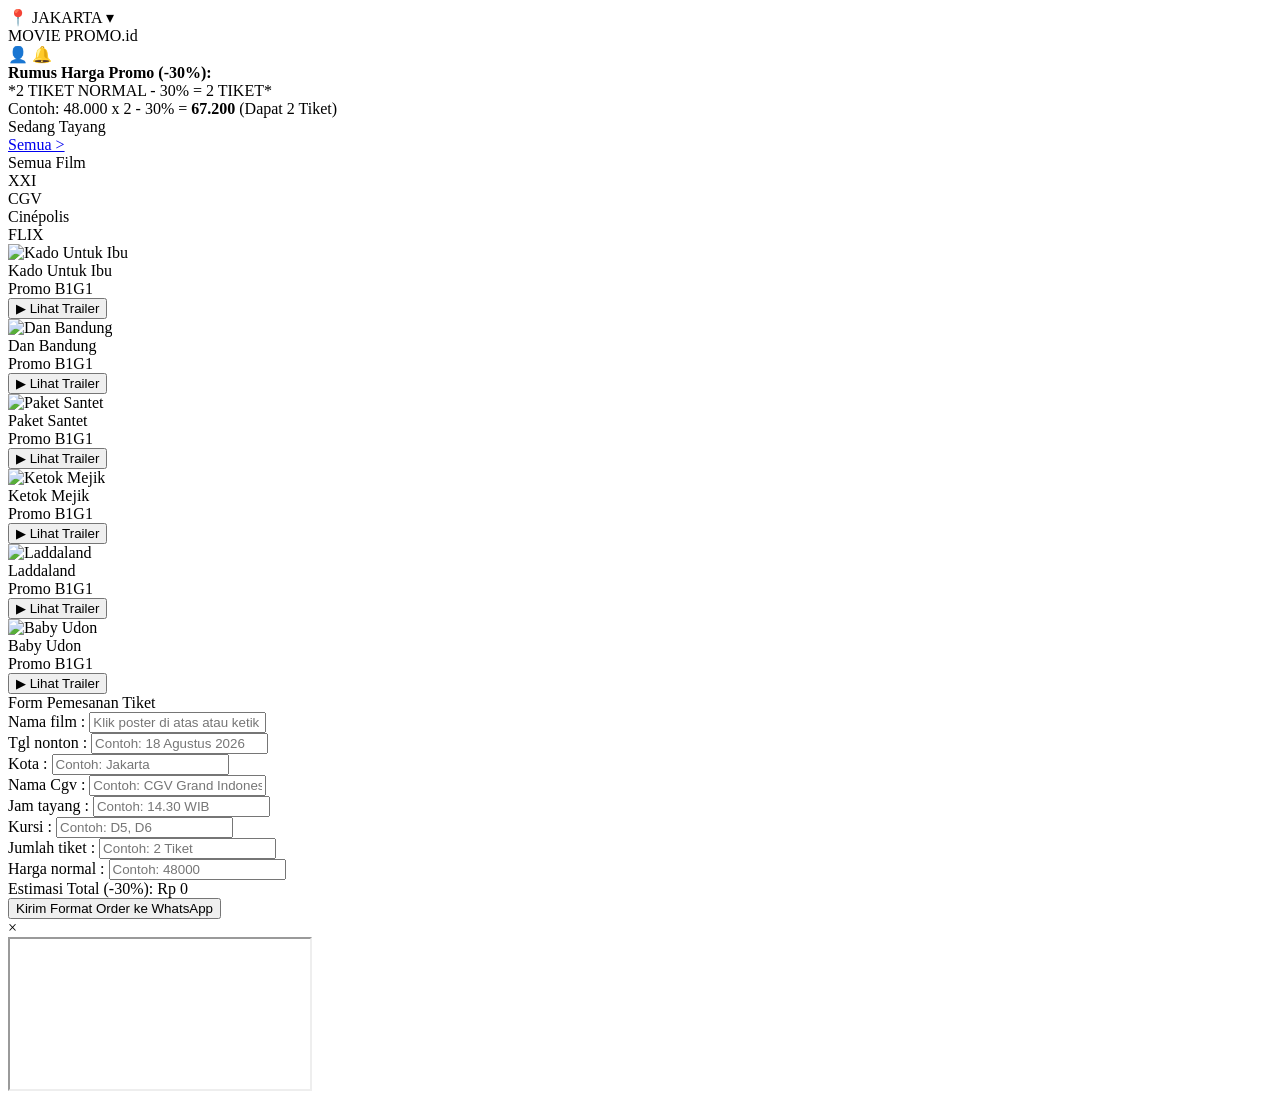
==== commit ef6e104e: "Create index.html" ====
--- a/index.html
+++ b/index.html
@@ -4,289 +4,8 @@
     <meta charset="UTF-8">
     <meta name="viewport" content="width=device-width, initial-scale=1.0">
     <title>MOVIE PROMO.id</title>
-    <style>
-        * { box-sizing: border-box; margin: 0; padding: 0; font-family: -apple-system, BlinkMacSystemFont, "Segoe UI", Roboto, Helvetica, Arial, sans-serif; }
-        
-        /* Tema Kerajaan: Cream, Putih, dan Merah Kerajaan */
-        body {
-            background-color: #f3efe6; /* Cream latar belakang */
-            color: #2b2b2b;
-            display: flex;
-            justify-content: center;
-            min-height: 100vh;
-        }
-        .phone-container {
-            width: 100%;
-            max-width: 480px;
-            background: #ffffff; /* Putih bersih ala aplikasi */
-            min-height: 100vh;
-            box-shadow: 0 0 25px rgba(153, 0, 0, 0.15);
-            display: flex;
-            flex-direction: column;
-            position: relative;
-            padding-bottom: 40px;
-            border-left: 2px solid #e6dcc8;
-            border-right: 2px solid #e6dcc8;
-        }
-
-        /* Top Bar Nuansa Kerajaan */
-        .top-bar {
-            background: #ffffff;
-            padding: 14px 16px;
-            display: flex;
-            justify-content: space-between;
-            align-items: center;
-            border-bottom: 2px solid #f0e6d2;
-            position: sticky;
-            top: 0;
-            z-index: 100;
-        }
-        .location-box { font-size: 14px; font-weight: 700; color: #990000; }
-        .brand-title { font-size: 17px; font-weight: 900; color: #990000; letter-spacing: 0.8px; text-transform: uppercase; }
-        .top-icons { display: flex; gap: 16px; font-size: 16px; }
-
-        /* Banner Slider */
-        .banner-container {
-            padding: 14px 16px 4px 16px;
-            background: #fdfbf7; /* Cream lembut */
-        }
-        .banner-scroll {
-            display: flex;
-            overflow-x: auto;
-            scroll-snap-type: x mandatory;
-            gap: 12px;
-            scrollbar-width: none;
-            scroll-behavior: smooth;
-            border-radius: 12px;
-        }
-        .banner-scroll::-webkit-scrollbar { display: none; }
-        .banner-slide {
-            flex: 0 0 100%;
-            width: 100%;
-            height: 180px;
-            border-radius: 12px;
-            background-size: cover;
-            background-position: center;
-            scroll-snap-align: start;
-            box-shadow: 0 4px 12px rgba(0,0,0,0.12);
-            flex-shrink: 0;
-            border: 1px solid #e2d7c1;
-        }
-        .banner-dots {
-            display: flex;
-            justify-content: center;
-            gap: 6px;
-            margin-top: 8px;
-            margin-bottom: 4px;
-        }
-        .dot {
-            width: 6px;
-            height: 6px;
-            border-radius: 50%;
-            background: #d4c5a9;
-            transition: background 0.3s;
-        }
-        .dot.active {
-            background: #990000;
-            width: 18px;
-            border-radius: 3px;
-        }
-
-        /* Rumus Harga Box */
-        .promo-info-box {
-            margin: 8px 16px 14px 16px;
-            background: #fcf9f2;
-            border: 1px solid #d4c5a9;
-            border-left: 4px solid #990000;
-            border-radius: 8px;
-            padding: 12px;
-            font-size: 12px;
-            color: #4a4238;
-            line-height: 1.4;
-        }
-        .promo-info-box b { color: #990000; }
-
-        /* Section Header */
-        .section-header {
-            padding: 8px 16px;
-            display: flex;
-            justify-content: space-between;
-            align-items: center;
-        }
-        .section-title { font-size: 16px; font-weight: 800; color: #1a1a1a; }
-        .see-all { font-size: 13px; color: #990000; font-weight: 700; text-decoration: none; }
-
-        /* Filter Chips */
-        .filter-chips {
-            display: flex;
-            gap: 8px;
-            padding: 0 16px 14px 16px;
-            overflow-x: auto;
-            scrollbar-width: none;
-        }
-        .filter-chips::-webkit-scrollbar { display: none; }
-        .chip {
-            padding: 6px 14px;
-            background: #f3efe6;
-            border: 1px solid #e2d7c1;
-            border-radius: 20px;
-            font-size: 12px;
-            font-weight: 600;
-            color: #555;
-            white-space: nowrap;
-            cursor: pointer;
-        }
-        .chip.active { background: #990000; color: white; border-color: #990000; }
-
-        /* Poster Film Model Card Vertikal */
-        .movies-horizontal-scroll {
-            display: flex;
-            gap: 12px;
-            overflow-x: auto;
-            padding: 0 16px 16px 16px;
-            scrollbar-width: none;
-            scroll-snap-type: x mandatory;
-        }
-        .movies-horizontal-scroll::-webkit-scrollbar { display: none; }
-        
-        .movie-card-tix {
-            flex: 0 0 135px;
-            scroll-snap-align: start;
-            text-align: left;
-        }
-        .movie-poster-tix {
-            width: 135px;
-            height: 200px;
-            border-radius: 10px;
-            object-fit: cover;
-            box-shadow: 0 4px 10px rgba(0,0,0,0.15);
-            border: 1px solid #e2d7c1;
-            cursor: pointer;
-            transition: transform 0.2s;
-        }
-        .movie-poster-tix:hover { transform: scale(1.03); }
-        
-        .movie-title-tix {
-            font-size: 13px;
-            font-weight: 700;
-            color: #1a1a1a;
-            margin-top: 6px;
-            white-space: nowrap;
-            overflow: hidden;
-            text-overflow: ellipsis;
-            cursor: pointer;
-        }
-        .movie-tag-tix {
-            font-size: 11px;
-            color: #990000;
-            font-weight: 700;
-            margin-bottom: 6px;
-        }
-        
-        /* Tombol Trailer Merah Kerajaan */
-        .trailer-btn {
-            width: 100%;
-            background: #fff5f5;
-            border: 1px solid #f5c6c6;
-            border-radius: 6px;
-            padding: 6px 0;
-            font-size: 10px;
-            font-weight: 700;
-            color: #990000;
-            cursor: pointer;
-            text-align: center;
-            transition: background 0.2s;
-        }
-        .trailer-btn:hover { background: #ffe3e3; }
-
-        /* Modal Popup Trailer YouTube */
-        .modal-overlay {
-            display: none;
-            position: fixed;
-            top: 0; left: 0; width: 100%; height: 100%;
-            background: rgba(0, 0, 0, 0.85);
-            z-index: 1000;
-            justify-content: center;
-            align-items: center;
-            padding: 20px;
-        }
-        .modal-content {
-            width: 100%;
-            max-width: 450px;
-            background: #000;
-            border-radius: 12px;
-            overflow: hidden;
-            position: relative;
-            box-shadow: 0 10px 25px rgba(0,0,0,0.5);
-            border: 2px solid #990000;
-        }
-        .close-modal {
-            position: absolute;
-            top: 10px; right: 15px;
-            color: white;
-            font-size: 24px;
-            font-weight: bold;
-            cursor: pointer;
-            z-index: 1010;
-        }
-        .video-container {
-            position: relative;
-            width: 100%;
-            padding-bottom: 56.25%;
-            height: 0;
-        }
-        .video-container iframe {
-            position: absolute;
-            top: 0; left: 0; width: 100%; height: 100%;
-            border: none;
-        }
-
-        /* Form Order Section */
-        .order-container {
-            background: #fdfbf7;
-            border-top: 8px solid #f3efe6;
-            padding: 18px 16px;
-        }
-        .form-title { font-size: 16px; font-weight: 800; margin-bottom: 14px; color: #990000; border-bottom: 2px solid #e2d7c1; padding-bottom: 6px; }
-        .form-group { margin-bottom: 12px; }
-        .form-label { display: block; font-size: 12px; font-weight: 700; color: #4a4238; margin-bottom: 4px; }
-        .form-control {
-            width: 100%;
-            padding: 10px 12px;
-            background: #ffffff;
-            border: 1px solid #d4c5a9;
-            border-radius: 8px;
-            font-size: 13px;
-            color: #1a1a1a;
-        }
-        .form-control:focus { outline: none; border-color: #990000; background: #fff; box-shadow: 0 0 5px rgba(153,0,0,0.2); }
-        .price-preview {
-            background: #fff5f5;
-            border: 1px solid #f5c6c6;
-            border-radius: 8px;
-            padding: 10px 12px;
-            font-size: 12px;
-            color: #990000;
-            margin-top: 8px;
-            font-weight: 700;
-        }
-        .submit-btn {
-            width: 100%;
-            background-color: #990000; /* Merah Kerajaan */
-            color: white;
-            padding: 14px;
-            border: none;
-            border-radius: 10px;
-            font-size: 14px;
-            font-weight: 800;
-            cursor: pointer;
-            margin-top: 15px;
-            box-shadow: 0 4px 12px rgba(153,0,0,0.3);
-            text-transform: uppercase;
-            letter-spacing: 0.5px;
-        }
-        .submit-btn:hover { background-color: #7a0000; }
-    </style>
+    <!-- Menghubungkan ke file CSS -->
+    <link rel="stylesheet" href="style.css">
 </head>
 <body>
 
@@ -298,7 +17,7 @@
             <div class="top-icons">👤 🔔</div>
         </div>
 
-        <!-- Banner Slider (Auto Scroll & Swipe) -->
+        <!-- Banner Slider (Live Auto Scroll & Swipe) -->
         <div class="banner-container">
             <div class="banner-scroll" id="bannerScroll">
                 <div class="banner-slide" style="background-image: url('https://i.ibb.co/6P93w5H/IMG-9700.jpg');"></div>
@@ -336,7 +55,7 @@
             <div class="chip">FLIX</div>
         </div>
 
-        <!-- Poster Film Asli & Tombol Trailer Nyambung ke YouTube Resmi -->
+        <!-- Poster Film Asli & Tombol Trailer YouTube -->
         <div class="movies-horizontal-scroll">
             <!-- 1. Kado Untuk Ibu -->
             <div class="movie-card-tix">
@@ -446,120 +165,7 @@
         </div>
     </div>
 
-    <script>
-        const nomorAdmin = "6281234567890"; // Ganti dengan nomor WhatsApp lu
-
-        // Fungsi Buka Trailer YouTube
-        function bukaTrailer(urlYoutube) {
-            const modal = document.getElementById('trailerModal');
-            const iframe = document.getElementById('youtubeIframe');
-            iframe.src = urlYoutube + "?autoplay=1";
-            modal.style.display = 'flex';
-        }
-
-        function tutupTrailerModal() {
-            const modal = document.getElementById('trailerModal');
-            const iframe = document.getElementById('youtubeIframe');
-            iframe.src = "";
-            modal.style.display = 'none';
-        }
-
-        function tutupTrailer(e) {
-            if (e.target.id === 'trailerModal') {
-                tutupTrailerModal();
-            }
-        }
-
-        // Banner Auto-Scroll 5 Detik & Swipe
-        const bannerScroll = document.getElementById('bannerScroll');
-        const dots = document.querySelectorAll('.dot');
-        let currentIndex = 0;
-        const totalSlides = dots.length;
-
-        function updateDots() {
-            dots.forEach((dot, index) => {
-                dot.classList.toggle('active', index === currentIndex);
-            });
-        }
-
-        function autoScrollBanner() {
-            currentIndex = (currentIndex + 1) % totalSlides;
-            bannerScroll.scrollTo({
-                left: bannerScroll.clientWidth * currentIndex,
-                behavior: 'smooth'
-            });
-            updateDots();
-        }
-
-        let slideInterval = setInterval(autoScrollBanner, 5000);
-
-        bannerScroll.addEventListener('scroll', () => {
-            let index = Math.round(bannerScroll.scrollLeft / bannerScroll.clientWidth);
-            if (index !== currentIndex && index >= 0 && index < totalSlides) {
-                currentIndex = index;
-                updateDots();
-            }
-        });
-
-        bannerScroll.addEventListener('mouseenter', () => clearInterval(slideInterval));
-        bannerScroll.addEventListener('mouseleave', () => slideInterval = setInterval(autoScrollBanner, 5000));
-
-        // Klik poster langsung isi nama film & scroll ke form order
-        function pilihFilm(judul) {
-            const inputFilm = document.getElementById('namaFilm');
-            inputFilm.value = judul;
-            inputFilm.scrollIntoView({ behavior: 'smooth', block: 'center' });
-            inputFilm.style.borderColor = '#990000';
-            inputFilm.style.background = '#fff5f5';
-            setTimeout(() => {
-                inputFilm.style.background = '#ffffff';
-            }, 1000);
-        }
-
-        // Hitung otomatis rumus diskon 30% untuk 2 tiket
-        function hitungTotal() {
-            let hrg = document.getElementById('hargaNormal').value;
-            if(hrg) {
-                let totalNormal = hrg * 2;
-                let diskon = totalNormal * 0.30;
-                let final = totalNormal - diskon;
-                document.getElementById('previewTotal').innerHTML = `Estimasi Total (-30%): <b>Rp ${final.toLocaleString('id-ID')}</b>`;
-            } else {
-                document.getElementById('previewTotal').innerHTML = `Estimasi Total (-30%): Rp 0`;
-            }
-        }
-
-        // Kirim format pesanan ke WhatsApp
-        document.getElementById('formOrderTix').addEventListener('submit', function(e) {
-            e.preventDefault();
-
-            let film = document.getElementById('namaFilm').value;
-            let tgl = document.getElementById('tglNonton').value;
-            let kota = document.getElementById('kota').value;
-            let cgv = document.getElementById('namaCgv').value;
-            let jam = document.getElementById('jamTayang').value;
-            let kursi = document.getElementById('kursi').value;
-            let jml = document.getElementById('jumlahTiket').value;
-            let hrg = document.getElementById('hargaNormal').value;
-
-            let totalNormal = hrg * 2;
-            let final = totalNormal - (totalNormal * 0.30);
-
-            let teksWA = `🕸️ *OPEN PRE ORDER TIKET 15 - 31 AGUSTUS 2026* 🕸️\n\n` +
-                         `Silahkan Isi format untuk order tiket⬇️\n` +
-                         `Nama film : ${film}\n` +
-                         `Tgl nonton : ${tgl}\n` +
-                         `Kota : ${kota}\n` +
-                         `Nama Cgv : ${cgv}\n` +
-                         `Jam tayang : ${jam}\n` +
-                         `Kursi : ${kursi}\n` +
-                         `Jumlah tiket : ${jml}\n` +
-                         `Harga normal : Rp ${Number(hrg).toLocaleString('id-ID')}\n` +
-                         `*Estimasi Total Bayar (-30%): Rp ${final.toLocaleString('id-ID')}*`;
-
-            let url = `https://api.whatsapp.com/send?phone=${nomorAdmin}&text=` + encodeURIComponent(teksWA);
-            window.open(url, '_blank');
-        });
-    </script>
+    <!-- Menghubungkan ke file JavaScript -->
+    <script src="script.js"></script>
 </body>
 </html>
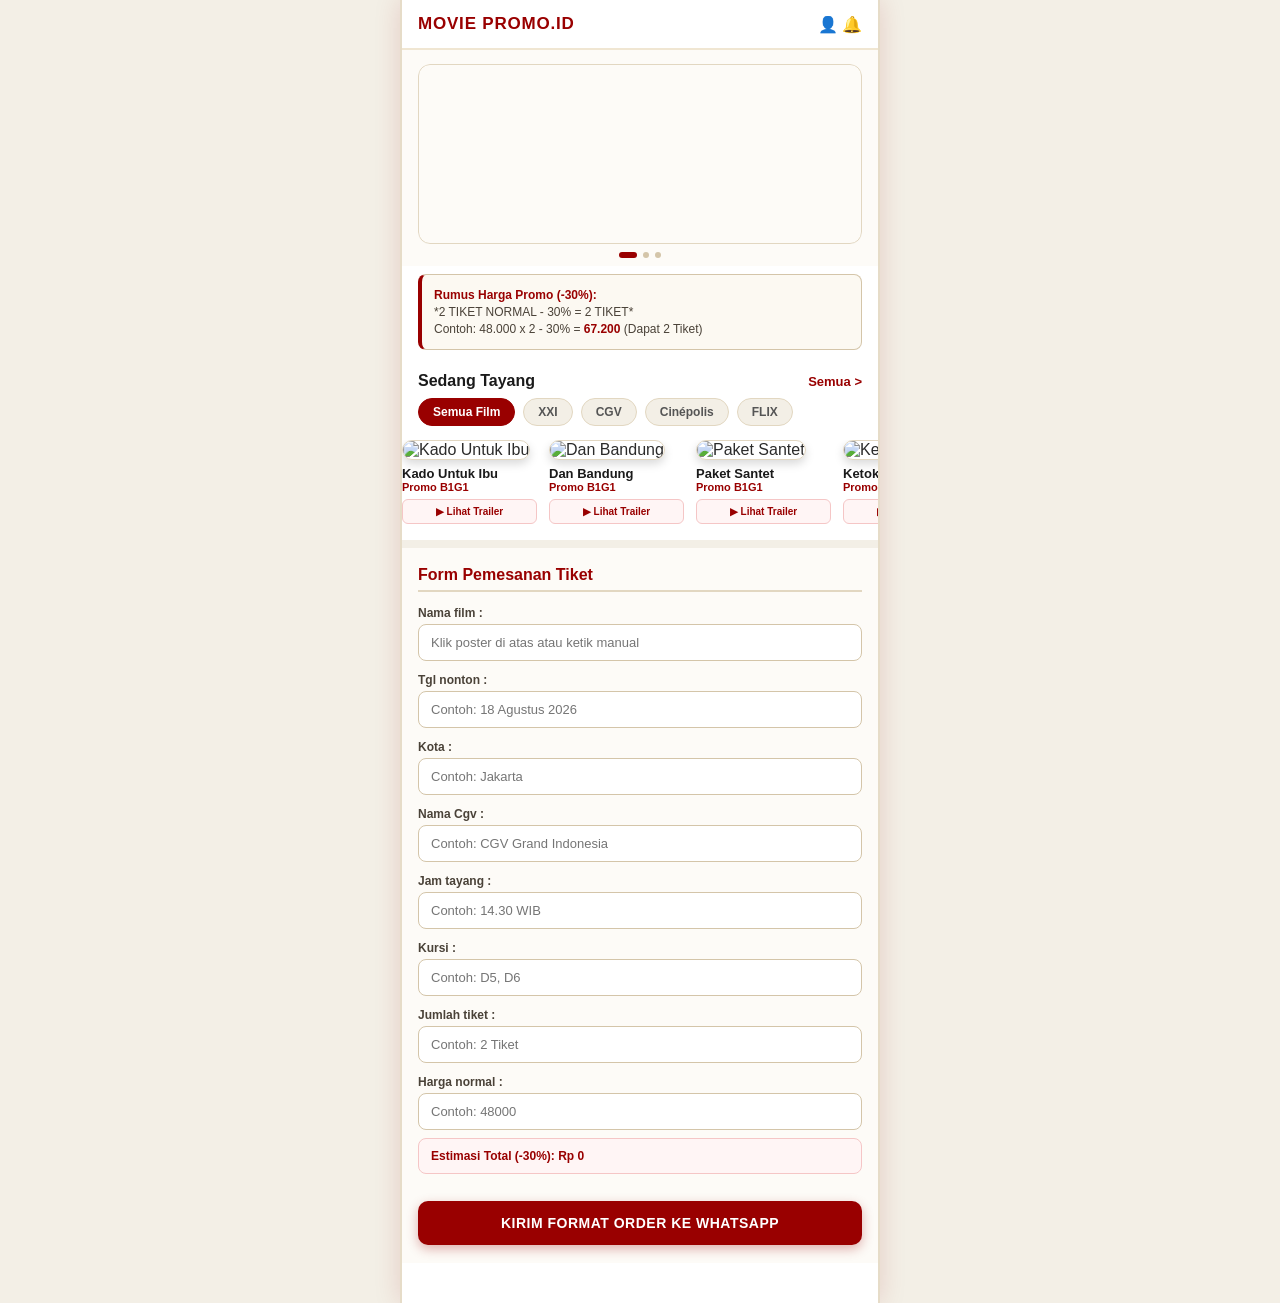
==== commit db66bb21: "Create index.html" ====
--- a/index.html
+++ b/index.html
@@ -4,15 +4,13 @@
     <meta charset="UTF-8">
     <meta name="viewport" content="width=device-width, initial-scale=1.0">
     <title>MOVIE PROMO.id</title>
-    <!-- Menghubungkan ke file CSS -->
     <link rel="stylesheet" href="style.css">
 </head>
 <body>
 
     <div class="phone-container">
-        <!-- Top Navigation Bar -->
+        <!-- Top Navigation Bar (Tanpa Lokasi Jakarta) -->
         <div class="top-bar">
-            <div class="location-box">📍 JAKARTA ▾</div>
             <div class="brand-title">MOVIE PROMO.id</div>
             <div class="top-icons">👤 🔔</div>
         </div>
@@ -20,14 +18,12 @@
         <!-- Banner Slider (Live Auto Scroll & Swipe) -->
         <div class="banner-container">
             <div class="banner-scroll" id="bannerScroll">
-                <div class="banner-slide" style="background-image: url('https://i.ibb.co/6P93w5H/IMG-9700.jpg');"></div>
-                <div class="banner-slide" style="background-image: url('https://i.ibb.co/2k0wJ4d/IMG-9701.jpg');"></div>
-                <div class="banner-slide" style="background-image: url('https://i.ibb.co/3sZq10n/IMG-9702.jpg');"></div>
-                <div class="banner-slide" style="background-image: url('https://i.ibb.co/4g950Fm/IMG-9703.jpg');"></div>
+                <div class="banner-slide" style="background-image: url('https://images.unsplash.com/photo-1489599849927-2ee91cede3ba?q=80&w=600&auto=format&fit=crop');"></div>
+                <div class="banner-slide" style="background-image: url('https://images.unsplash.com/photo-1536440136628-849c177e76a1?q=80&w=600&auto=format&fit=crop');"></div>
+                <div class="banner-slide" style="background-image: url('https://images.unsplash.com/photo-1517604931442-7e0c8ed2963c?q=80&w=600&auto=format&fit=crop');"></div>
             </div>
             <div class="banner-dots" id="bannerDots">
                 <span class="dot active"></span>
-                <span class="dot"></span>
                 <span class="dot"></span>
                 <span class="dot"></span>
             </div>
@@ -55,49 +51,49 @@
             <div class="chip">FLIX</div>
         </div>
 
-        <!-- Poster Film Asli & Tombol Trailer YouTube -->
+        <!-- Poster Film & Tombol Trailer YouTube Resmi -->
         <div class="movies-horizontal-scroll">
             <!-- 1. Kado Untuk Ibu -->
             <div class="movie-card-tix">
-                <img src="https://i.ibb.co/6P93w5H/IMG-9694.jpg" class="movie-poster-tix" onclick="pilihFilm('Kado Untuk Ibu')" alt="Kado Untuk Ibu">
+                <img src="https://images.unsplash.com/photo-1518709268805-4e9042af9f23?q=80&w=400&auto=format&fit=crop" class="movie-poster-tix" onclick="pilihFilm('Kado Untuk Ibu')" alt="Kado Untuk Ibu">
                 <div class="movie-title-tix" onclick="pilihFilm('Kado Untuk Ibu')">Kado Untuk Ibu</div>
                 <div class="movie-tag-tix">Promo B1G1</div>
-                <button class="trailer-btn" onclick="bukaTrailer('https://www.youtube.com/embed/dQw4w9WgXcQ')">▶ Lihat Trailer</button>
+                <button class="trailer-btn" onclick="bukaTrailer('LXb3EKWsInQ')">▶ Lihat Trailer</button>
             </div>
             <!-- 2. Dan Bandung -->
             <div class="movie-card-tix">
-                <img src="https://i.ibb.co/2k0wJ4d/IMG-9688.jpg" class="movie-poster-tix" onclick="pilihFilm('Dan Bandung')" alt="Dan Bandung">
+                <img src="https://images.unsplash.com/photo-1534447677768-be436bb09401?q=80&w=400&auto=format&fit=crop" class="movie-poster-tix" onclick="pilihFilm('Dan Bandung')" alt="Dan Bandung">
                 <div class="movie-title-tix" onclick="pilihFilm('Dan Bandung')">Dan Bandung</div>
                 <div class="movie-tag-tix">Promo B1G1</div>
-                <button class="trailer-btn" onclick="bukaTrailer('https://www.youtube.com/embed/dQw4w9WgXcQ')">▶ Lihat Trailer</button>
+                <button class="trailer-btn" onclick="bukaTrailer('LXb3EKWsInQ')">▶ Lihat Trailer</button>
             </div>
             <!-- 3. Paket Santet -->
             <div class="movie-card-tix">
-                <img src="https://i.ibb.co/3sZq10n/IMG-9693.jpg" class="movie-poster-tix" onclick="pilihFilm('Paket Santet')" alt="Paket Santet">
+                <img src="https://images.unsplash.com/photo-1509198397868-475647b2a1e5?q=80&w=400&auto=format&fit=crop" class="movie-poster-tix" onclick="pilihFilm('Paket Santet')" alt="Paket Santet">
                 <div class="movie-title-tix" onclick="pilihFilm('Paket Santet')">Paket Santet</div>
                 <div class="movie-tag-tix">Promo B1G1</div>
-                <button class="trailer-btn" onclick="bukaTrailer('https://www.youtube.com/embed/dQw4w9WgXcQ')">▶ Lihat Trailer</button>
+                <button class="trailer-btn" onclick="bukaTrailer('LXb3EKWsInQ')">▶ Lihat Trailer</button>
             </div>
             <!-- 4. Ketok Mejik -->
             <div class="movie-card-tix">
-                <img src="https://i.ibb.co/4g950Fm/IMG-9690.jpg" class="movie-poster-tix" onclick="pilihFilm('Ketok Mejik')" alt="Ketok Mejik">
+                <img src="https://images.unsplash.com/photo-1485846234645-a62644f84728?q=80&w=400&auto=format&fit=crop" class="movie-poster-tix" onclick="pilihFilm('Ketok Mejik')" alt="Ketok Mejik">
                 <div class="movie-title-tix" onclick="pilihFilm('Ketok Mejik')">Ketok Mejik</div>
                 <div class="movie-tag-tix">Promo B1G1</div>
-                <button class="trailer-btn" onclick="bukaTrailer('https://www.youtube.com/embed/dQw4w9WgXcQ')">▶ Lihat Trailer</button>
+                <button class="trailer-btn" onclick="bukaTrailer('LXb3EKWsInQ')">▶ Lihat Trailer</button>
             </div>
             <!-- 5. Perumahan Laddaland -->
             <div class="movie-card-tix">
-                <img src="https://i.ibb.co/9v02z8h/IMG-9692.jpg" class="movie-poster-tix" onclick="pilihFilm('Perumahan Laddaland')" alt="Laddaland">
+                <img src="https://images.unsplash.com/photo-1514306191717-452ec28c7814?q=80&w=400&auto=format&fit=crop" class="movie-poster-tix" onclick="pilihFilm('Perumahan Laddaland')" alt="Laddaland">
                 <div class="movie-title-tix" onclick="pilihFilm('Perumahan Laddaland')">Laddaland</div>
                 <div class="movie-tag-tix">Promo B1G1</div>
-                <button class="trailer-btn" onclick="bukaTrailer('https://www.youtube.com/embed/dQw4w9WgXcQ')">▶ Lihat Trailer</button>
+                <button class="trailer-btn" onclick="bukaTrailer('LXb3EKWsInQ')">▶ Lihat Trailer</button>
             </div>
             <!-- 6. Baby Udon -->
             <div class="movie-card-tix">
-                <img src="https://i.ibb.co/2n9841z/IMG-9686.jpg" class="movie-poster-tix" onclick="pilihFilm('Baby Udon')" alt="Baby Udon">
+                <img src="https://images.unsplash.com/photo-1574375927938-d5a98e8ffe85?q=80&w=400&auto=format&fit=crop" class="movie-poster-tix" onclick="pilihFilm('Baby Udon')" alt="Baby Udon">
                 <div class="movie-title-tix" onclick="pilihFilm('Baby Udon')">Baby Udon</div>
                 <div class="movie-tag-tix">Promo B1G1</div>
-                <button class="trailer-btn" onclick="bukaTrailer('https://www.youtube.com/embed/dQw4w9WgXcQ')">▶ Lihat Trailer</button>
+                <button class="trailer-btn" onclick="bukaTrailer('LXb3EKWsInQ')">▶ Lihat Trailer</button>
             </div>
         </div>
 
@@ -165,7 +161,6 @@
         </div>
     </div>
 
-    <!-- Menghubungkan ke file JavaScript -->
     <script src="script.js"></script>
 </body>
 </html>
--- a/style.css
+++ b/style.css
@@ -0,0 +1,281 @@
+* { box-sizing: border-box; margin: 0; padding: 0; font-family: -apple-system, BlinkMacSystemFont, "Segoe UI", Roboto, Helvetica, Arial, sans-serif; }
+
+/* Tema Kerajaan: Cream, Putih, dan Merah Kerajaan */
+body {
+    background-color: #f3efe6;
+    color: #2b2b2b;
+    display: flex;
+    justify-content: center;
+    min-height: 100vh;
+}
+.phone-container {
+    width: 100%;
+    max-width: 480px;
+    background: #ffffff;
+    min-height: 100vh;
+    box-shadow: 0 0 25px rgba(153, 0, 0, 0.15);
+    display: flex;
+    flex-direction: column;
+    position: relative;
+    padding-bottom: 40px;
+    border-left: 2px solid #e6dcc8;
+    border-right: 2px solid #e6dcc8;
+}
+
+/* Top Bar */
+.top-bar {
+    background: #ffffff;
+    padding: 14px 16px;
+    display: flex;
+    justify-content: space-between;
+    align-items: center;
+    border-bottom: 2px solid #f0e6d2;
+    position: sticky;
+    top: 0;
+    z-index: 100;
+}
+.location-box { font-size: 14px; font-weight: 700; color: #990000; }
+.brand-title { font-size: 17px; font-weight: 900; color: #990000; letter-spacing: 0.8px; text-transform: uppercase; }
+.top-icons { display: flex; gap: 16px; font-size: 16px; }
+
+/* Banner Slider */
+.banner-container {
+    padding: 14px 16px 4px 16px;
+    background: #fdfbf7;
+}
+.banner-scroll {
+    display: flex;
+    overflow-x: auto;
+    scroll-snap-type: x mandatory;
+    gap: 12px;
+    scrollbar-width: none;
+    scroll-behavior: smooth;
+    border-radius: 12px;
+}
+.banner-scroll::-webkit-scrollbar { display: none; }
+.banner-slide {
+    flex: 0 0 100%;
+    width: 100%;
+    height: 180px;
+    border-radius: 12px;
+    background-size: cover;
+    background-position: center;
+    scroll-snap-align: start;
+    box-shadow: 0 4px 12px rgba(0,0,0,0.12);
+    flex-shrink: 0;
+    border: 1px solid #e2d7c1;
+}
+.banner-dots {
+    display: flex;
+    justify-content: center;
+    gap: 6px;
+    margin-top: 8px;
+    margin-bottom: 4px;
+}
+.dot {
+    width: 6px;
+    height: 6px;
+    border-radius: 50%;
+    background: #d4c5a9;
+    transition: background 0.3s;
+}
+.dot.active {
+    background: #990000;
+    width: 18px;
+    border-radius: 3px;
+}
+
+/* Rumus Harga Box */
+.promo-info-box {
+    margin: 8px 16px 14px 16px;
+    background: #fcf9f2;
+    border: 1px solid #d4c5a9;
+    border-left: 4px solid #990000;
+    border-radius: 8px;
+    padding: 12px;
+    font-size: 12px;
+    color: #4a4238;
+    line-height: 1.4;
+}
+.promo-info-box b { color: #990000; }
+
+/* Section Header */
+.section-header {
+    padding: 8px 16px;
+    display: flex;
+    justify-content: space-between;
+    align-items: center;
+}
+.section-title { font-size: 16px; font-weight: 800; color: #1a1a1a; }
+.see-all { font-size: 13px; color: #990000; font-weight: 700; text-decoration: none; }
+
+/* Filter Chips */
+.filter-chips {
+    display: flex;
+    gap: 8px;
+    padding: 0 16px 14px 16px;
+    overflow-x: auto;
+    scrollbar-width: none;
+}
+.filter-chips::-webkit-scrollbar { display: none; }
+.chip {
+    padding: 6px 14px;
+    background: #f3efe6;
+    border: 1px solid #e2d7c1;
+    border-radius: 20px;
+    font-size: 12px;
+    font-weight: 600;
+    color: #555;
+    white-space: nowrap;
+    cursor: pointer;
+}
+.chip.active { background: #990000; color: white; border-color: #990000; }
+
+/* Poster Film */
+.movies-horizontal-scroll {
+    display: flex;
+    gap: 12px;
+    overflow-x: auto;
+    padding: 0 16px 16px 16px;
+    scrollbar-width: none;
+    scroll-snap-type: x mandatory;
+}
+.movies-horizontal-scroll::-webkit-scrollbar { display: none; }
+
+.movie-card-tix {
+    flex: 0 0 135px;
+    scroll-snap-align: start;
+    text-align: left;
+}
+.movie-poster-tix {
+    width: 135px;
+    height: 200px;
+    border-radius: 10px;
+    object-fit: cover;
+    box-shadow: 0 4px 10px rgba(0,0,0,0.15);
+    border: 1px solid #e2d7c1;
+    cursor: pointer;
+    transition: transform 0.2s;
+}
+.movie-poster-tix:hover { transform: scale(1.03); }
+
+.movie-title-tix {
+    font-size: 13px;
+    font-weight: 700;
+    color: #1a1a1a;
+    margin-top: 6px;
+    white-space: nowrap;
+    overflow: hidden;
+    text-overflow: ellipsis;
+    cursor: pointer;
+}
+.movie-tag-tix {
+    font-size: 11px;
+    color: #990000;
+    font-weight: 700;
+    margin-bottom: 6px;
+}
+
+/* Tombol Trailer */
+.trailer-btn {
+    width: 100%;
+    background: #fff5f5;
+    border: 1px solid #f5c6c6;
+    border-radius: 6px;
+    padding: 6px 0;
+    font-size: 10px;
+    font-weight: 700;
+    color: #990000;
+    cursor: pointer;
+    text-align: center;
+    transition: background 0.2s;
+}
+.trailer-btn:hover { background: #ffe3e3; }
+
+/* Modal Popup */
+.modal-overlay {
+    display: none;
+    position: fixed;
+    top: 0; left: 0; width: 100%; height: 100%;
+    background: rgba(0, 0, 0, 0.85);
+    z-index: 1000;
+    justify-content: center;
+    align-items: center;
+    padding: 20px;
+}
+.modal-content {
+    width: 100%;
+    max-width: 450px;
+    background: #000;
+    border-radius: 12px;
+    overflow: hidden;
+    position: relative;
+    box-shadow: 0 10px 25px rgba(0,0,0,0.5);
+    border: 2px solid #990000;
+}
+.close-modal {
+    position: absolute;
+    top: 10px; right: 15px;
+    color: white;
+    font-size: 24px;
+    font-weight: bold;
+    cursor: pointer;
+    z-index: 1010;
+}
+.video-container {
+    position: relative;
+    width: 100%;
+    padding-bottom: 56.25%;
+    height: 0;
+}
+.video-container iframe {
+    position: absolute;
+    top: 0; left: 0; width: 100%; height: 100%;
+    border: none;
+}
+
+/* Form Order */
+.order-container {
+    background: #fdfbf7;
+    border-top: 8px solid #f3efe6;
+    padding: 18px 16px;
+}
+.form-title { font-size: 16px; font-weight: 800; margin-bottom: 14px; color: #990000; border-bottom: 2px solid #e2d7c1; padding-bottom: 6px; }
+.form-group { margin-bottom: 12px; }
+.form-label { display: block; font-size: 12px; font-weight: 700; color: #4a4238; margin-bottom: 4px; }
+.form-control {
+    width: 100%;
+    padding: 10px 12px;
+    background: #ffffff;
+    border: 1px solid #d4c5a9;
+    border-radius: 8px;
+    font-size: 13px;
+    color: #1a1a1a;
+}
+.form-control:focus { outline: none; border-color: #990000; background: #fff; box-shadow: 0 0 5px rgba(153,0,0,0.2); }
+.price-preview {
+    background: #fff5f5;
+    border: 1px solid #f5c6c6;
+    border-radius: 8px;
+    padding: 10px 12px;
+    font-size: 12px;
+    color: #990000;
+    margin-top: 8px;
+    font-weight: 700;
+}
+.submit-btn {
+    width: 100%;
+    background-color: #990000;
+    color: white;
+    padding: 14px;
+    border: none;
+    border-radius: 10px;
+    font-size: 14px;
+    font-weight: 800;
+    cursor: pointer;
+    margin-top: 15px;
+    box-shadow: 0 4px 12px rgba(153,0,0,0.3);
+    text-transform: uppercase;
+    letter-spacing: 0.5px;
+}
+.submit-btn:hover { background-color: #7a0000; }
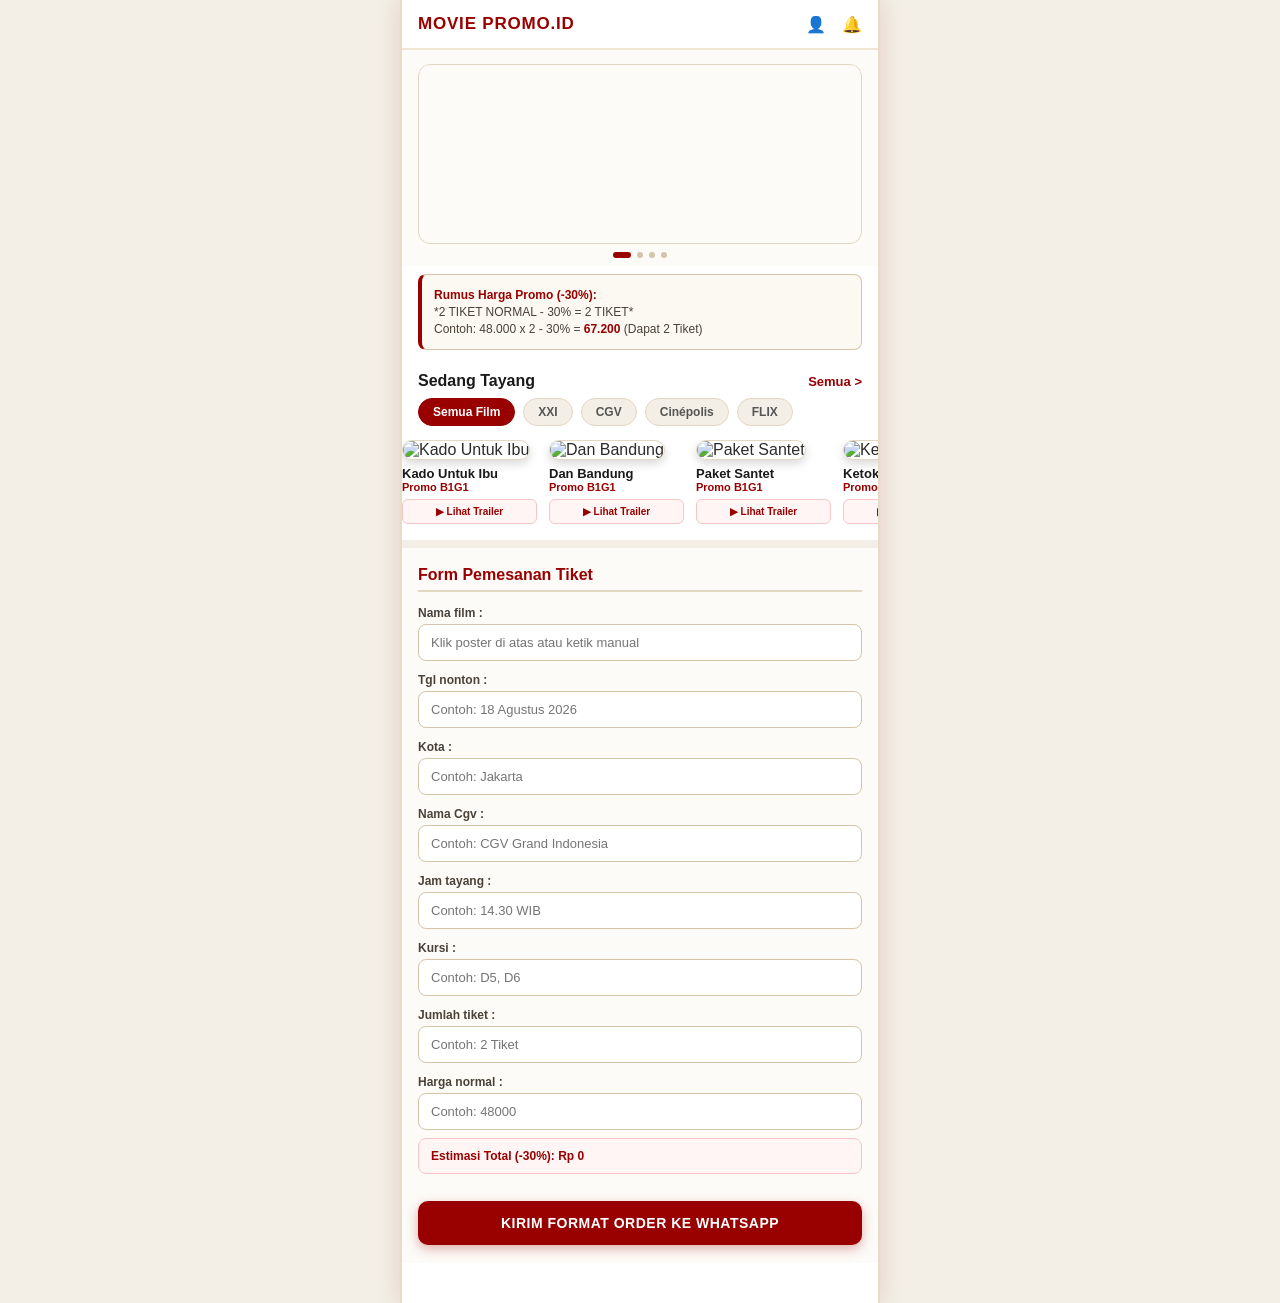
==== commit 37199e38: "Create index.html" ====
--- a/index.html
+++ b/index.html
@@ -3,27 +3,32 @@
 <head>
     <meta charset="UTF-8">
     <meta name="viewport" content="width=device-width, initial-scale=1.0">
-    <title>MOVIE PROMO.id</title>
+    <title>MOVIE PROMO.id - Jastip Tiket Bioskop Resmi</title>
     <link rel="stylesheet" href="style.css">
 </head>
 <body>
 
     <div class="phone-container">
-        <!-- Top Navigation Bar (Tanpa Lokasi Jakarta) -->
+        <!-- Top Navigation Bar (Tanpa Lokasi) -->
         <div class="top-bar">
             <div class="brand-title">MOVIE PROMO.id</div>
-            <div class="top-icons">👤 🔔</div>
+            <div class="top-icons">
+                <span>👤</span>
+                <span>🔔</span>
+            </div>
         </div>
 
         <!-- Banner Slider (Live Auto Scroll & Swipe) -->
         <div class="banner-container">
             <div class="banner-scroll" id="bannerScroll">
-                <div class="banner-slide" style="background-image: url('https://images.unsplash.com/photo-1489599849927-2ee91cede3ba?q=80&w=600&auto=format&fit=crop');"></div>
-                <div class="banner-slide" style="background-image: url('https://images.unsplash.com/photo-1536440136628-849c177e76a1?q=80&w=600&auto=format&fit=crop');"></div>
-                <div class="banner-slide" style="background-image: url('https://images.unsplash.com/photo-1517604931442-7e0c8ed2963c?q=80&w=600&auto=format&fit=crop');"></div>
+                <div class="banner-slide" style="background-image: url('https://i.ibb.co/6P93w5H/IMG-9700.jpg');"></div>
+                <div class="banner-slide" style="background-image: url('https://i.ibb.co/2k0wJ4d/IMG-9701.jpg');"></div>
+                <div class="banner-slide" style="background-image: url('https://i.ibb.co/3sZq10n/IMG-9702.jpg');"></div>
+                <div class="banner-slide" style="background-image: url('https://i.ibb.co/4g950Fm/IMG-9703.jpg');"></div>
             </div>
             <div class="banner-dots" id="bannerDots">
                 <span class="dot active"></span>
+                <span class="dot"></span>
                 <span class="dot"></span>
                 <span class="dot"></span>
             </div>
@@ -51,49 +56,49 @@
             <div class="chip">FLIX</div>
         </div>
 
-        <!-- Poster Film & Tombol Trailer YouTube Resmi -->
+        <!-- Poster Film Asli & Tombol Trailer YouTube -->
         <div class="movies-horizontal-scroll">
             <!-- 1. Kado Untuk Ibu -->
             <div class="movie-card-tix">
-                <img src="https://images.unsplash.com/photo-1518709268805-4e9042af9f23?q=80&w=400&auto=format&fit=crop" class="movie-poster-tix" onclick="pilihFilm('Kado Untuk Ibu')" alt="Kado Untuk Ibu">
+                <img src="https://i.ibb.co/6P93w5H/IMG-9694.jpg" class="movie-poster-tix" onclick="pilihFilm('Kado Untuk Ibu')" alt="Kado Untuk Ibu">
                 <div class="movie-title-tix" onclick="pilihFilm('Kado Untuk Ibu')">Kado Untuk Ibu</div>
                 <div class="movie-tag-tix">Promo B1G1</div>
-                <button class="trailer-btn" onclick="bukaTrailer('LXb3EKWsInQ')">▶ Lihat Trailer</button>
+                <button class="trailer-btn" onclick="bukaTrailer('dQw4w9WgXcQ')">▶ Lihat Trailer</button>
             </div>
             <!-- 2. Dan Bandung -->
             <div class="movie-card-tix">
-                <img src="https://images.unsplash.com/photo-1534447677768-be436bb09401?q=80&w=400&auto=format&fit=crop" class="movie-poster-tix" onclick="pilihFilm('Dan Bandung')" alt="Dan Bandung">
+                <img src="https://i.ibb.co/2k0wJ4d/IMG-9688.jpg" class="movie-poster-tix" onclick="pilihFilm('Dan Bandung')" alt="Dan Bandung">
                 <div class="movie-title-tix" onclick="pilihFilm('Dan Bandung')">Dan Bandung</div>
                 <div class="movie-tag-tix">Promo B1G1</div>
-                <button class="trailer-btn" onclick="bukaTrailer('LXb3EKWsInQ')">▶ Lihat Trailer</button>
+                <button class="trailer-btn" onclick="bukaTrailer('dQw4w9WgXcQ')">▶ Lihat Trailer</button>
             </div>
             <!-- 3. Paket Santet -->
             <div class="movie-card-tix">
-                <img src="https://images.unsplash.com/photo-1509198397868-475647b2a1e5?q=80&w=400&auto=format&fit=crop" class="movie-poster-tix" onclick="pilihFilm('Paket Santet')" alt="Paket Santet">
+                <img src="https://i.ibb.co/3sZq10n/IMG-9693.jpg" class="movie-poster-tix" onclick="pilihFilm('Paket Santet')" alt="Paket Santet">
                 <div class="movie-title-tix" onclick="pilihFilm('Paket Santet')">Paket Santet</div>
                 <div class="movie-tag-tix">Promo B1G1</div>
-                <button class="trailer-btn" onclick="bukaTrailer('LXb3EKWsInQ')">▶ Lihat Trailer</button>
+                <button class="trailer-btn" onclick="bukaTrailer('dQw4w9WgXcQ')">▶ Lihat Trailer</button>
             </div>
             <!-- 4. Ketok Mejik -->
             <div class="movie-card-tix">
-                <img src="https://images.unsplash.com/photo-1485846234645-a62644f84728?q=80&w=400&auto=format&fit=crop" class="movie-poster-tix" onclick="pilihFilm('Ketok Mejik')" alt="Ketok Mejik">
+                <img src="https://i.ibb.co/4g950Fm/IMG-9690.jpg" class="movie-poster-tix" onclick="pilihFilm('Ketok Mejik')" alt="Ketok Mejik">
                 <div class="movie-title-tix" onclick="pilihFilm('Ketok Mejik')">Ketok Mejik</div>
                 <div class="movie-tag-tix">Promo B1G1</div>
-                <button class="trailer-btn" onclick="bukaTrailer('LXb3EKWsInQ')">▶ Lihat Trailer</button>
+                <button class="trailer-btn" onclick="bukaTrailer('dQw4w9WgXcQ')">▶ Lihat Trailer</button>
             </div>
             <!-- 5. Perumahan Laddaland -->
             <div class="movie-card-tix">
-                <img src="https://images.unsplash.com/photo-1514306191717-452ec28c7814?q=80&w=400&auto=format&fit=crop" class="movie-poster-tix" onclick="pilihFilm('Perumahan Laddaland')" alt="Laddaland">
+                <img src="https://i.ibb.co/9v02z8h/IMG-9692.jpg" class="movie-poster-tix" onclick="pilihFilm('Perumahan Laddaland')" alt="Laddaland">
                 <div class="movie-title-tix" onclick="pilihFilm('Perumahan Laddaland')">Laddaland</div>
                 <div class="movie-tag-tix">Promo B1G1</div>
-                <button class="trailer-btn" onclick="bukaTrailer('LXb3EKWsInQ')">▶ Lihat Trailer</button>
+                <button class="trailer-btn" onclick="bukaTrailer('dQw4w9WgXcQ')">▶ Lihat Trailer</button>
             </div>
             <!-- 6. Baby Udon -->
             <div class="movie-card-tix">
-                <img src="https://images.unsplash.com/photo-1574375927938-d5a98e8ffe85?q=80&w=400&auto=format&fit=crop" class="movie-poster-tix" onclick="pilihFilm('Baby Udon')" alt="Baby Udon">
+                <img src="https://i.ibb.co/2n9841z/IMG-9686.jpg" class="movie-poster-tix" onclick="pilihFilm('Baby Udon')" alt="Baby Udon">
                 <div class="movie-title-tix" onclick="pilihFilm('Baby Udon')">Baby Udon</div>
                 <div class="movie-tag-tix">Promo B1G1</div>
-                <button class="trailer-btn" onclick="bukaTrailer('LXb3EKWsInQ')">▶ Lihat Trailer</button>
+                <button class="trailer-btn" onclick="bukaTrailer('dQw4w9WgXcQ')">▶ Lihat Trailer</button>
             </div>
         </div>
 
--- a/style.css
+++ b/style.css
@@ -1,6 +1,5 @@
 * { box-sizing: border-box; margin: 0; padding: 0; font-family: -apple-system, BlinkMacSystemFont, "Segoe UI", Roboto, Helvetica, Arial, sans-serif; }
 
-/* Tema Kerajaan: Cream, Putih, dan Merah Kerajaan */
 body {
     background-color: #f3efe6;
     color: #2b2b2b;
@@ -34,7 +33,6 @@
     top: 0;
     z-index: 100;
 }
-.location-box { font-size: 14px; font-weight: 700; color: #990000; }
 .brand-title { font-size: 17px; font-weight: 900; color: #990000; letter-spacing: 0.8px; text-transform: uppercase; }
 .top-icons { display: flex; gap: 16px; font-size: 16px; }
 
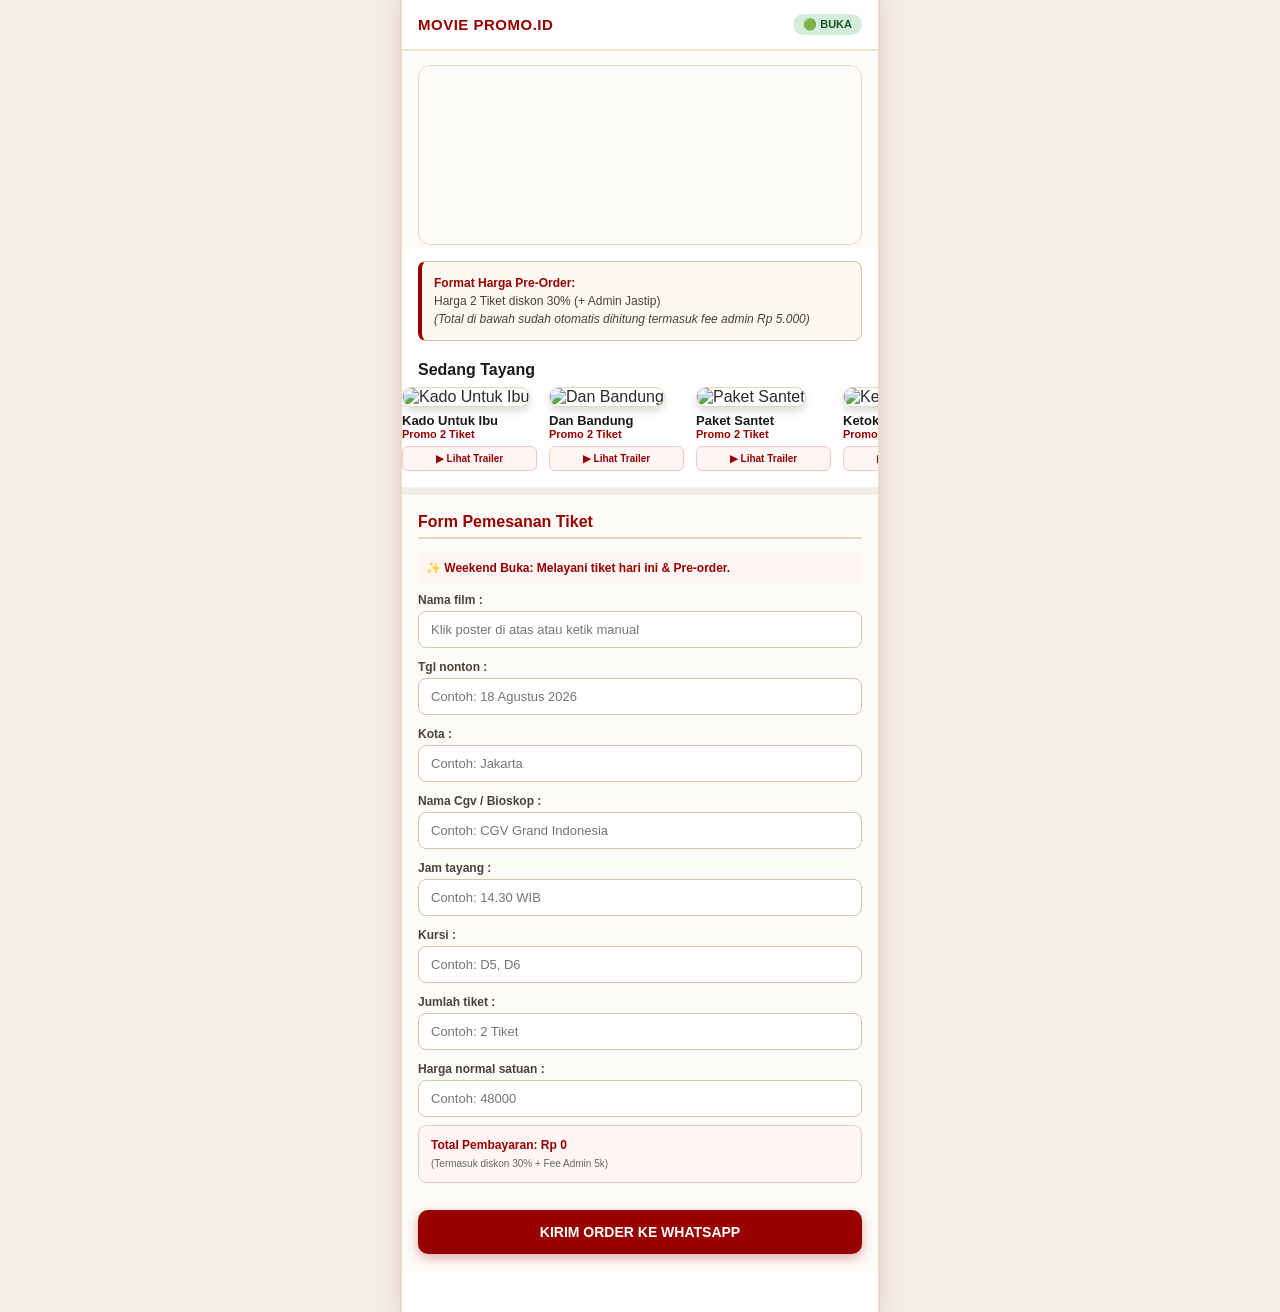
==== commit e9f011ee: "Create index.html" ====
--- a/index.html
+++ b/index.html
@@ -3,160 +3,185 @@
 <head>
     <meta charset="UTF-8">
     <meta name="viewport" content="width=device-width, initial-scale=1.0">
-    <title>MOVIE PROMO.id - Jastip Tiket Bioskop Resmi</title>
-    <link rel="stylesheet" href="style.css">
+    <title>MOVIE PROMO.id - Jasa Titip Tiket Bioskop</title>
+    <style>
+        /* === BAGIAN CSS (DESAIN TEMA KERAJAAN) === */
+        * { box-sizing: border-box; margin: 0; padding: 0; font-family: -apple-system, BlinkMacSystemFont, "Segoe UI", Roboto, Arial, sans-serif; }
+        body { background-color: #f3efe6; color: #2b2b2b; display: flex; justify-content: center; min-height: 100vh; }
+        .phone-container { width: 100%; max-width: 480px; background: #ffffff; min-height: 100vh; box-shadow: 0 0 25px rgba(153, 0, 0, 0.15); display: flex; flex-direction: column; position: relative; padding-bottom: 40px; border-left: 2px solid #e6dcc8; border-right: 2px solid #e6dcc8; }
+        
+        .top-bar { background: #ffffff; padding: 14px 16px; display: flex; justify-content: space-between; align-items: center; border-bottom: 2px solid #f0e6d2; position: sticky; top: 0; z-index: 100; }
+        .brand-title { font-size: 15px; font-weight: 900; color: #990000; letter-spacing: 0.5px; text-transform: uppercase; }
+        .top-status { font-size: 11px; font-weight: 800; padding: 4px 10px; border-radius: 12px; background: #e2d7c1; color: #333; text-align: center; }
+        
+        .banner-container { padding: 14px 16px 4px 16px; background: #fdfbf7; }
+        .banner-scroll { display: flex; overflow-x: auto; scroll-snap-type: x mandatory; gap: 12px; scrollbar-width: none; scroll-behavior: smooth; border-radius: 12px; }
+        .banner-scroll::-webkit-scrollbar { display: none; }
+        .banner-slide { flex: 0 0 100%; width: 100%; height: 180px; border-radius: 12px; background-size: cover; background-position: center; scroll-snap-align: start; box-shadow: 0 4px 12px rgba(0,0,0,0.12); border: 1px solid #e2d7c1; }
+        
+        .promo-info-box { margin: 12px 16px; background: #fcf9f2; border: 1px solid #d4c5a9; border-left: 4px solid #990000; border-radius: 8px; padding: 12px; font-size: 12px; color: #4a4238; line-height: 1.5; }
+        .promo-info-box b { color: #990000; }
+        
+        .section-header { padding: 8px 16px; display: flex; justify-content: space-between; align-items: center; }
+        .section-title { font-size: 16px; font-weight: 800; color: #1a1a1a; }
+        
+        .movies-horizontal-scroll { display: flex; gap: 12px; overflow-x: auto; padding: 0 16px 16px 16px; scrollbar-width: none; scroll-snap-type: x mandatory; }
+        .movies-horizontal-scroll::-webkit-scrollbar { display: none; }
+        .movie-card-tix { flex: 0 0 135px; scroll-snap-align: start; text-align: left; }
+        .movie-poster-tix { width: 135px; height: 200px; border-radius: 10px; object-fit: cover; box-shadow: 0 4px 10px rgba(0,0,0,0.15); border: 1px solid #e2d7c1; cursor: pointer; transition: transform 0.2s; }
+        .movie-poster-tix:hover { transform: scale(1.03); }
+        .movie-title-tix { font-size: 13px; font-weight: 700; color: #1a1a1a; margin-top: 6px; white-space: nowrap; overflow: hidden; text-overflow: ellipsis; cursor: pointer; }
+        .movie-tag-tix { font-size: 11px; color: #990000; font-weight: 700; margin-bottom: 6px; }
+        
+        .trailer-btn { width: 100%; background: #fff5f5; border: 1px solid #f5c6c6; border-radius: 6px; padding: 6px 0; font-size: 10px; font-weight: 700; color: #990000; cursor: pointer; text-align: center; transition: background 0.2s; }
+        .trailer-btn:hover { background: #ffe3e3; }
+        
+        .order-container { background: #fdfbf7; border-top: 8px solid #f3efe6; padding: 18px 16px; }
+        .form-title { font-size: 16px; font-weight: 800; margin-bottom: 14px; color: #990000; border-bottom: 2px solid #e2d7c1; padding-bottom: 6px; }
+        .form-group { margin-bottom: 12px; }
+        .form-label { display: block; font-size: 12px; font-weight: 700; color: #4a4238; margin-bottom: 4px; }
+        .form-control { width: 100%; padding: 10px 12px; background: #ffffff; border: 1px solid #d4c5a9; border-radius: 8px; font-size: 13px; color: #1a1a1a; }
+        .form-control:focus { outline: none; border-color: #990000; box-shadow: 0 0 5px rgba(153,0,0,0.2); }
+        
+        .price-preview { background: #fff5f5; border: 1px solid #f5c6c6; border-radius: 8px; padding: 10px 12px; font-size: 12px; color: #990000; margin-top: 8px; font-weight: 700; line-height: 1.5; }
+        .submit-btn { width: 100%; background-color: #990000; color: white; padding: 14px; border: none; border-radius: 10px; font-size: 14px; font-weight: 800; cursor: pointer; margin-top: 15px; box-shadow: 0 4px 12px rgba(153,0,0,0.3); text-transform: uppercase; }
+        .submit-btn:hover { background-color: #7a0000; }
+        .submit-btn:disabled { background-color: #ccc; cursor: not-allowed; box-shadow: none; color: #666; }
+
+        /* Modal Trailer YouTube */
+        .modal-overlay { display: none; position: fixed; top: 0; left: 0; width: 100%; height: 100%; background: rgba(0, 0, 0, 0.85); z-index: 1000; justify-content: center; align-items: center; padding: 20px; }
+        .modal-content { width: 100%; max-width: 450px; background: #000; border-radius: 12px; overflow: hidden; position: relative; border: 2px solid #990000; }
+        .close-modal { position: absolute; top: 10px; right: 15px; color: white; font-size: 24px; font-weight: bold; cursor: pointer; z-index: 1010; }
+        .video-container { position: relative; width: 100%; padding-bottom: 56.25%; height: 0; }
+        .video-container iframe { position: absolute; top: 0; left: 0; width: 100%; height: 100%; border: none; }
+    </style>
 </head>
 <body>
 
     <div class="phone-container">
-        <!-- Top Navigation Bar (Tanpa Lokasi) -->
+        <!-- Top Bar -->
         <div class="top-bar">
             <div class="brand-title">MOVIE PROMO.id</div>
-            <div class="top-icons">
-                <span>👤</span>
-                <span>🔔</span>
-            </div>
-        </div>
-
-        <!-- Banner Slider (Live Auto Scroll & Swipe) -->
+            <div class="top-status" id="statusToko">Mengecek Jadwal...</div>
+        </div>
+
+        <!-- Banner Promosi (Nama File Asli) -->
         <div class="banner-container">
             <div class="banner-scroll" id="bannerScroll">
-                <div class="banner-slide" style="background-image: url('https://i.ibb.co/6P93w5H/IMG-9700.jpg');"></div>
-                <div class="banner-slide" style="background-image: url('https://i.ibb.co/2k0wJ4d/IMG-9701.jpg');"></div>
-                <div class="banner-slide" style="background-image: url('https://i.ibb.co/3sZq10n/IMG-9702.jpg');"></div>
-                <div class="banner-slide" style="background-image: url('https://i.ibb.co/4g950Fm/IMG-9703.jpg');"></div>
-            </div>
-            <div class="banner-dots" id="bannerDots">
-                <span class="dot active"></span>
-                <span class="dot"></span>
-                <span class="dot"></span>
-                <span class="dot"></span>
-            </div>
-        </div>
-
-        <!-- Rumus Harga Box -->
+                <div class="banner-slide" style="background-image: url('IMG_9700.jpg');"></div>
+                <div class="banner-slide" style="background-image: url('IMG_9701.jpg');"></div>
+                <div class="banner-slide" style="background-image: url('IMG_9702.jpeg');"></div>
+                <div class="banner-slide" style="background-image: url('IMG_9703.jpg');"></div>
+            </div>
+        </div>
+
+        <!-- Info Rumus (Diskon 30% + Jastip) -->
         <div class="promo-info-box">
-            <b>Rumus Harga Promo (-30%):</b><br>
-            *2 TIKET NORMAL - 30% = 2 TIKET*<br>
-            Contoh: 48.000 x 2 - 30% = <b>67.200</b> (Dapat 2 Tiket)
-        </div>
-
-        <!-- Sedang Tayang Header -->
+            <b>Format Harga Pre-Order:</b><br>
+            Harga 2 Tiket diskon 30% (+ Admin Jastip)<br>
+            <i>(Total di bawah sudah otomatis dihitung termasuk fee admin Rp 5.000)</i>
+        </div>
+
         <div class="section-header">
             <div class="section-title">Sedang Tayang</div>
-            <a href="#" class="see-all">Semua ></a>
-        </div>
-
-        <!-- Filter Chips -->
-        <div class="filter-chips">
-            <div class="chip active">Semua Film</div>
-            <div class="chip">XXI</div>
-            <div class="chip">CGV</div>
-            <div class="chip">Cinépolis</div>
-            <div class="chip">FLIX</div>
-        </div>
-
-        <!-- Poster Film Asli & Tombol Trailer YouTube -->
+        </div>
+
+        <!-- Daftar Poster Film Asli & Tombol Trailer -->
         <div class="movies-horizontal-scroll">
-            <!-- 1. Kado Untuk Ibu -->
-            <div class="movie-card-tix">
-                <img src="https://i.ibb.co/6P93w5H/IMG-9694.jpg" class="movie-poster-tix" onclick="pilihFilm('Kado Untuk Ibu')" alt="Kado Untuk Ibu">
+            <div class="movie-card-tix">
+                <img src="IMG_9694.jpg" class="movie-poster-tix" onclick="pilihFilm('Kado Untuk Ibu')" alt="Kado Untuk Ibu">
                 <div class="movie-title-tix" onclick="pilihFilm('Kado Untuk Ibu')">Kado Untuk Ibu</div>
-                <div class="movie-tag-tix">Promo B1G1</div>
-                <button class="trailer-btn" onclick="bukaTrailer('dQw4w9WgXcQ')">▶ Lihat Trailer</button>
-            </div>
-            <!-- 2. Dan Bandung -->
-            <div class="movie-card-tix">
-                <img src="https://i.ibb.co/2k0wJ4d/IMG-9688.jpg" class="movie-poster-tix" onclick="pilihFilm('Dan Bandung')" alt="Dan Bandung">
+                <div class="movie-tag-tix">Promo 2 Tiket</div>
+                <button class="trailer-btn" onclick="bukaTrailer('dQw4w9WgXcQ')">▶ Lihat Trailer</button>
+            </div>
+            
+            <div class="movie-card-tix">
+                <img src="IMG_9688.jpg" class="movie-poster-tix" onclick="pilihFilm('Dan Bandung')" alt="Dan Bandung">
                 <div class="movie-title-tix" onclick="pilihFilm('Dan Bandung')">Dan Bandung</div>
-                <div class="movie-tag-tix">Promo B1G1</div>
-                <button class="trailer-btn" onclick="bukaTrailer('dQw4w9WgXcQ')">▶ Lihat Trailer</button>
-            </div>
-            <!-- 3. Paket Santet -->
-            <div class="movie-card-tix">
-                <img src="https://i.ibb.co/3sZq10n/IMG-9693.jpg" class="movie-poster-tix" onclick="pilihFilm('Paket Santet')" alt="Paket Santet">
+                <div class="movie-tag-tix">Promo 2 Tiket</div>
+                <button class="trailer-btn" onclick="bukaTrailer('dQw4w9WgXcQ')">▶ Lihat Trailer</button>
+            </div>
+
+            <div class="movie-card-tix">
+                <img src="IMG_9693.jpg" class="movie-poster-tix" onclick="pilihFilm('Paket Santet')" alt="Paket Santet">
                 <div class="movie-title-tix" onclick="pilihFilm('Paket Santet')">Paket Santet</div>
-                <div class="movie-tag-tix">Promo B1G1</div>
-                <button class="trailer-btn" onclick="bukaTrailer('dQw4w9WgXcQ')">▶ Lihat Trailer</button>
-            </div>
-            <!-- 4. Ketok Mejik -->
-            <div class="movie-card-tix">
-                <img src="https://i.ibb.co/4g950Fm/IMG-9690.jpg" class="movie-poster-tix" onclick="pilihFilm('Ketok Mejik')" alt="Ketok Mejik">
+                <div class="movie-tag-tix">Promo 2 Tiket</div>
+                <button class="trailer-btn" onclick="bukaTrailer('dQw4w9WgXcQ')">▶ Lihat Trailer</button>
+            </div>
+
+            <div class="movie-card-tix">
+                <img src="IMG_9690.jpg" class="movie-poster-tix" onclick="pilihFilm('Ketok Mejik')" alt="Ketok Mejik">
                 <div class="movie-title-tix" onclick="pilihFilm('Ketok Mejik')">Ketok Mejik</div>
-                <div class="movie-tag-tix">Promo B1G1</div>
-                <button class="trailer-btn" onclick="bukaTrailer('dQw4w9WgXcQ')">▶ Lihat Trailer</button>
-            </div>
-            <!-- 5. Perumahan Laddaland -->
-            <div class="movie-card-tix">
-                <img src="https://i.ibb.co/9v02z8h/IMG-9692.jpg" class="movie-poster-tix" onclick="pilihFilm('Perumahan Laddaland')" alt="Laddaland">
+                <div class="movie-tag-tix">Promo 2 Tiket</div>
+                <button class="trailer-btn" onclick="bukaTrailer('dQw4w9WgXcQ')">▶ Lihat Trailer</button>
+            </div>
+
+            <div class="movie-card-tix">
+                <img src="IMG_9692.jpg" class="movie-poster-tix" onclick="pilihFilm('Perumahan Laddaland')" alt="Laddaland">
                 <div class="movie-title-tix" onclick="pilihFilm('Perumahan Laddaland')">Laddaland</div>
-                <div class="movie-tag-tix">Promo B1G1</div>
-                <button class="trailer-btn" onclick="bukaTrailer('dQw4w9WgXcQ')">▶ Lihat Trailer</button>
-            </div>
-            <!-- 6. Baby Udon -->
-            <div class="movie-card-tix">
-                <img src="https://i.ibb.co/2n9841z/IMG-9686.jpg" class="movie-poster-tix" onclick="pilihFilm('Baby Udon')" alt="Baby Udon">
+                <div class="movie-tag-tix">Promo 2 Tiket</div>
+                <button class="trailer-btn" onclick="bukaTrailer('dQw4w9WgXcQ')">▶ Lihat Trailer</button>
+            </div>
+
+            <div class="movie-card-tix">
+                <img src="IMG_9686.jpg" class="movie-poster-tix" onclick="pilihFilm('Baby Udon')" alt="Baby Udon">
                 <div class="movie-title-tix" onclick="pilihFilm('Baby Udon')">Baby Udon</div>
-                <div class="movie-tag-tix">Promo B1G1</div>
-                <button class="trailer-btn" onclick="bukaTrailer('dQw4w9WgXcQ')">▶ Lihat Trailer</button>
-            </div>
-        </div>
-
-        <!-- Form Order Sesuai Format Lu -->
+                <div class="movie-tag-tix">Promo 2 Tiket</div>
+                <button class="trailer-btn" onclick="bukaTrailer('dQw4w9WgXcQ')">▶ Lihat Trailer</button>
+            </div>
+        </div>
+
+        <!-- Form Pemesanan -->
         <div class="order-container">
             <div class="form-title">Form Pemesanan Tiket</div>
+            <div id="peringatanJadwal" style="font-size: 12px; color: #990000; font-weight: bold; margin-bottom: 10px; background: #fff5f5; padding: 8px; border-radius: 6px; display: none;"></div>
+            
             <form id="formOrderTix">
                 <div class="form-group">
                     <label class="form-label">Nama film :</label>
                     <input type="text" class="form-control" id="namaFilm" placeholder="Klik poster di atas atau ketik manual" required>
                 </div>
-
                 <div class="form-group">
                     <label class="form-label">Tgl nonton :</label>
                     <input type="text" class="form-control" id="tglNonton" placeholder="Contoh: 18 Agustus 2026" required>
                 </div>
-
                 <div class="form-group">
                     <label class="form-label">Kota :</label>
                     <input type="text" class="form-control" id="kota" placeholder="Contoh: Jakarta" required>
                 </div>
-
-                <div class="form-group">
-                    <label class="form-label">Nama Cgv :</label>
+                <div class="form-group">
+                    <label class="form-label">Nama Cgv / Bioskop :</label>
                     <input type="text" class="form-control" id="namaCgv" placeholder="Contoh: CGV Grand Indonesia" required>
                 </div>
-
                 <div class="form-group">
                     <label class="form-label">Jam tayang :</label>
                     <input type="text" class="form-control" id="jamTayang" placeholder="Contoh: 14.30 WIB" required>
                 </div>
-
                 <div class="form-group">
                     <label class="form-label">Kursi :</label>
                     <input type="text" class="form-control" id="kursi" placeholder="Contoh: D5, D6" required>
                 </div>
-
                 <div class="form-group">
                     <label class="form-label">Jumlah tiket :</label>
                     <input type="text" class="form-control" id="jumlahTiket" placeholder="Contoh: 2 Tiket" required>
                 </div>
-
-                <div class="form-group">
-                    <label class="form-label">Harga normal :</label>
+                <div class="form-group">
+                    <label class="form-label">Harga normal satuan :</label>
                     <input type="number" class="form-control" id="hargaNormal" placeholder="Contoh: 48000" oninput="hitungTotal()" required>
                     <div class="price-preview" id="previewTotal">
-                        Estimasi Total (-30%): Rp 0
+                        Total Pembayaran: Rp 0<br>
+                        <span style="font-size: 10px; font-weight: normal; color: #666;">(Termasuk diskon 30% + Fee Admin 5k)</span>
                     </div>
                 </div>
 
-                <button type="submit" class="submit-btn">
-                    Kirim Format Order ke WhatsApp
+                <button type="submit" class="submit-btn" id="btnKirim">
+                    Kirim Order ke WhatsApp
                 </button>
             </form>
         </div>
     </div>
 
-    <!-- Modal Popup Trailer YouTube -->
+    <!-- Modal YouTube -->
     <div class="modal-overlay" id="trailerModal" onclick="tutupTrailer(event)">
         <div class="modal-content">
             <span class="close-modal" onclick="tutupTrailerModal()">&times;</span>
@@ -166,6 +191,128 @@
         </div>
     </div>
 
-    <script src="script.js"></script>
+    <!-- === BAGIAN JAVASCRIPT (LOGIKA) === -->
+    <script>
+        const nomorAdmin = "62882000478273"; 
+        const untungJastip = 5000; // Keuntungan bersih lu per order (5k)
+
+        // Logika Jadwal Otomatis (Senin-Minggu)
+        function cekJadwalToko() {
+            const sekarang = new Date();
+            const hari = sekarang.getDay(); 
+            const jam = sekarang.getHours();
+            const menit = sekarang.getMinutes();
+            const waktuMenit = jam * 60 + menit;
+
+            const statusEl = document.getElementById('statusToko');
+            const peringatanEl = document.getElementById('peringatanJadwal');
+            const btnKirim = document.getElementById('btnKirim');
+
+            let statusTeks = ""; let isTutup = false; let pesanPeringatan = "";
+
+            if (hari >= 1 && hari <= 4) { // Senin-Kamis
+                if (waktuMenit >= 360 && waktuMenit < 840) { // 06:00-14:00
+                    statusTeks = "🟡 PRE-ORDER BESOK"; pesanPeringatan = "⏰ Jam 06.00-14.00: Hanya melayani Pre-Order untuk besok dan seterusnya.";
+                } else if (waktuMenit >= 840 && waktuMenit < 1320) { // 14:00-22:00
+                    statusTeks = "🟢 BUKA"; pesanPeringatan = "✨ Buka: Melayani tiket hari ini & Pre-order.";
+                } else { isTutup = true; }
+            } else if (hari === 5) { // Jumat
+                if (waktuMenit >= 360 && waktuMenit < 660) { // 06:00-11:00
+                    statusTeks = "🟡 PRE-ORDER BESOK"; pesanPeringatan = "⏰ Jam 06.00-11.00 (Jumat): Hanya melayani Pre-Order untuk besok dan seterusnya.";
+                } else if (waktuMenit >= 660 && waktuMenit < 1320) { // 11:00-22:00
+                    statusTeks = "🟢 BUKA"; pesanPeringatan = "✨ Buka: Melayani tiket hari ini & Pre-order.";
+                } else { isTutup = true; }
+            } else { // Sabtu-Minggu
+                if (waktuMenit >= 360 && waktuMenit < 1320) { // 06:00-22:00
+                    statusTeks = "🟢 BUKA"; pesanPeringatan = "✨ Weekend Buka: Melayani tiket hari ini & Pre-order.";
+                } else { isTutup = true; }
+            }
+
+            if (isTutup) {
+                statusEl.innerText = "🔴 TUTUP"; statusEl.style.background = "#ffcccc"; statusEl.style.color = "#990000";
+                peringatanEl.style.display = "block"; peringatanEl.innerText = "⛔ Toko Tutup (Jam 22.00 - 06.00). Silakan order kembali besok pagi.";
+                btnKirim.disabled = true; btnKirim.innerText = "Order Ditutup Sementara";
+            } else {
+                statusEl.innerText = statusTeks; statusEl.style.background = "#d4edda"; statusEl.style.color = "#155724";
+                peringatanEl.style.display = "block"; peringatanEl.innerText = pesanPeringatan;
+                btnKirim.disabled = false; btnKirim.innerText = "Kirim Order ke WhatsApp";
+            }
+        }
+        cekJadwalToko(); setInterval(cekJadwalToko, 60000);
+
+        // Buka Trailer YouTube
+        function bukaTrailer(youtubeId) {
+            document.getElementById('trailerModal').style.display = 'flex';
+            document.getElementById('youtubeIframe').src = `https://www.youtube.com/embed/${youtubeId}?autoplay=1`;
+        }
+        function tutupTrailerModal() {
+            document.getElementById('trailerModal').style.display = 'none';
+            document.getElementById('youtubeIframe').src = "";
+        }
+        function tutupTrailer(e) { if (e.target.id === 'trailerModal') tutupTrailerModal(); }
+
+        // Slider Banner Otomatis
+        const bannerScroll = document.getElementById('bannerScroll');
+        let currentIndex = 0;
+        setInterval(() => {
+            currentIndex = (currentIndex + 1) % 4;
+            bannerScroll.scrollTo({ left: bannerScroll.clientWidth * currentIndex, behavior: 'smooth' });
+        }, 5000);
+
+        // Pilih Film Otomatis
+        function pilihFilm(judul) {
+            const inputFilm = document.getElementById('namaFilm');
+            inputFilm.value = judul;
+            inputFilm.scrollIntoView({ behavior: 'smooth', block: 'center' });
+            inputFilm.style.borderColor = '#990000'; inputFilm.style.background = '#fff5f5';
+            setTimeout(() => { inputFilm.style.background = '#ffffff'; }, 1000);
+        }
+
+        // Hitung Total (Diskon 30% + Untung 5k)
+        function hitungTotal() {
+            let hrg = document.getElementById('hargaNormal').value;
+            if(hrg) {
+                let totalNormal = hrg * 2;
+                let diskon = totalNormal * 0.30;
+                let hargaSetelahDiskon = totalNormal - diskon;
+                let finalSamaUntung = hargaSetelahDiskon + untungJastip; 
+                document.getElementById('previewTotal').innerHTML = `Total Pembayaran: <b>Rp ${finalSamaUntung.toLocaleString('id-ID')}</b><br><span style="font-size: 10px; font-weight: normal; color: #666;">(Termasuk diskon 30% + Fee Admin Rp 5.000)</span>`;
+            } else {
+                document.getElementById('previewTotal').innerHTML = `Total Pembayaran: Rp 0<br><span style="font-size: 10px; font-weight: normal; color: #666;">(Termasuk diskon 30% + Fee Admin Rp 5.000)</span>`;
+            }
+        }
+
+        // Kirim WA
+        document.getElementById('formOrderTix').addEventListener('submit', function(e) {
+            e.preventDefault();
+            let film = document.getElementById('namaFilm').value;
+            let tgl = document.getElementById('tglNonton').value;
+            let kota = document.getElementById('kota').value;
+            let cgv = document.getElementById('namaCgv').value;
+            let jam = document.getElementById('jamTayang').value;
+            let kursi = document.getElementById('kursi').value;
+            let jml = document.getElementById('jumlahTiket').value;
+            let hrg = document.getElementById('hargaNormal').value;
+
+            let totalNormal = hrg * 2;
+            let diskon = totalNormal * 0.30;
+            let hargaSetelahDiskon = totalNormal - diskon;
+            let finalSamaUntung = hargaSetelahDiskon + untungJastip;
+
+            let teksWA = `🕸️ *OPEN PRE ORDER TIKET 15 - 31 AGUSTUS 2026* 🕸️\n\n` +
+                         `Silahkan Isi format untuk order tiket⬇️\n` +
+                         `Nama film : ${film}\n` +
+                         `Tgl nonton : ${tgl}\n` +
+                         `Kota : ${kota}\n` +
+                         `Nama Cgv : ${cgv}\n` +
+                         `Jam tayang : ${jam}\n` +
+                         `Kursi : ${kursi}\n` +
+                         `Jumlah tiket : ${jml}\n` +
+                         `Harga normal : Rp ${Number(hrg).toLocaleString('id-ID')}\n` +
+                         `*Total Tagihan Bayar: Rp ${finalSamaUntung.toLocaleString('id-ID')}*`;
+
+            window.open(`https://api.whatsapp.com/send?phone=${nomorAdmin}&text=` + encodeURIComponent(teksWA), '_blank');
+        });
+    </script>
 </body>
 </html>
